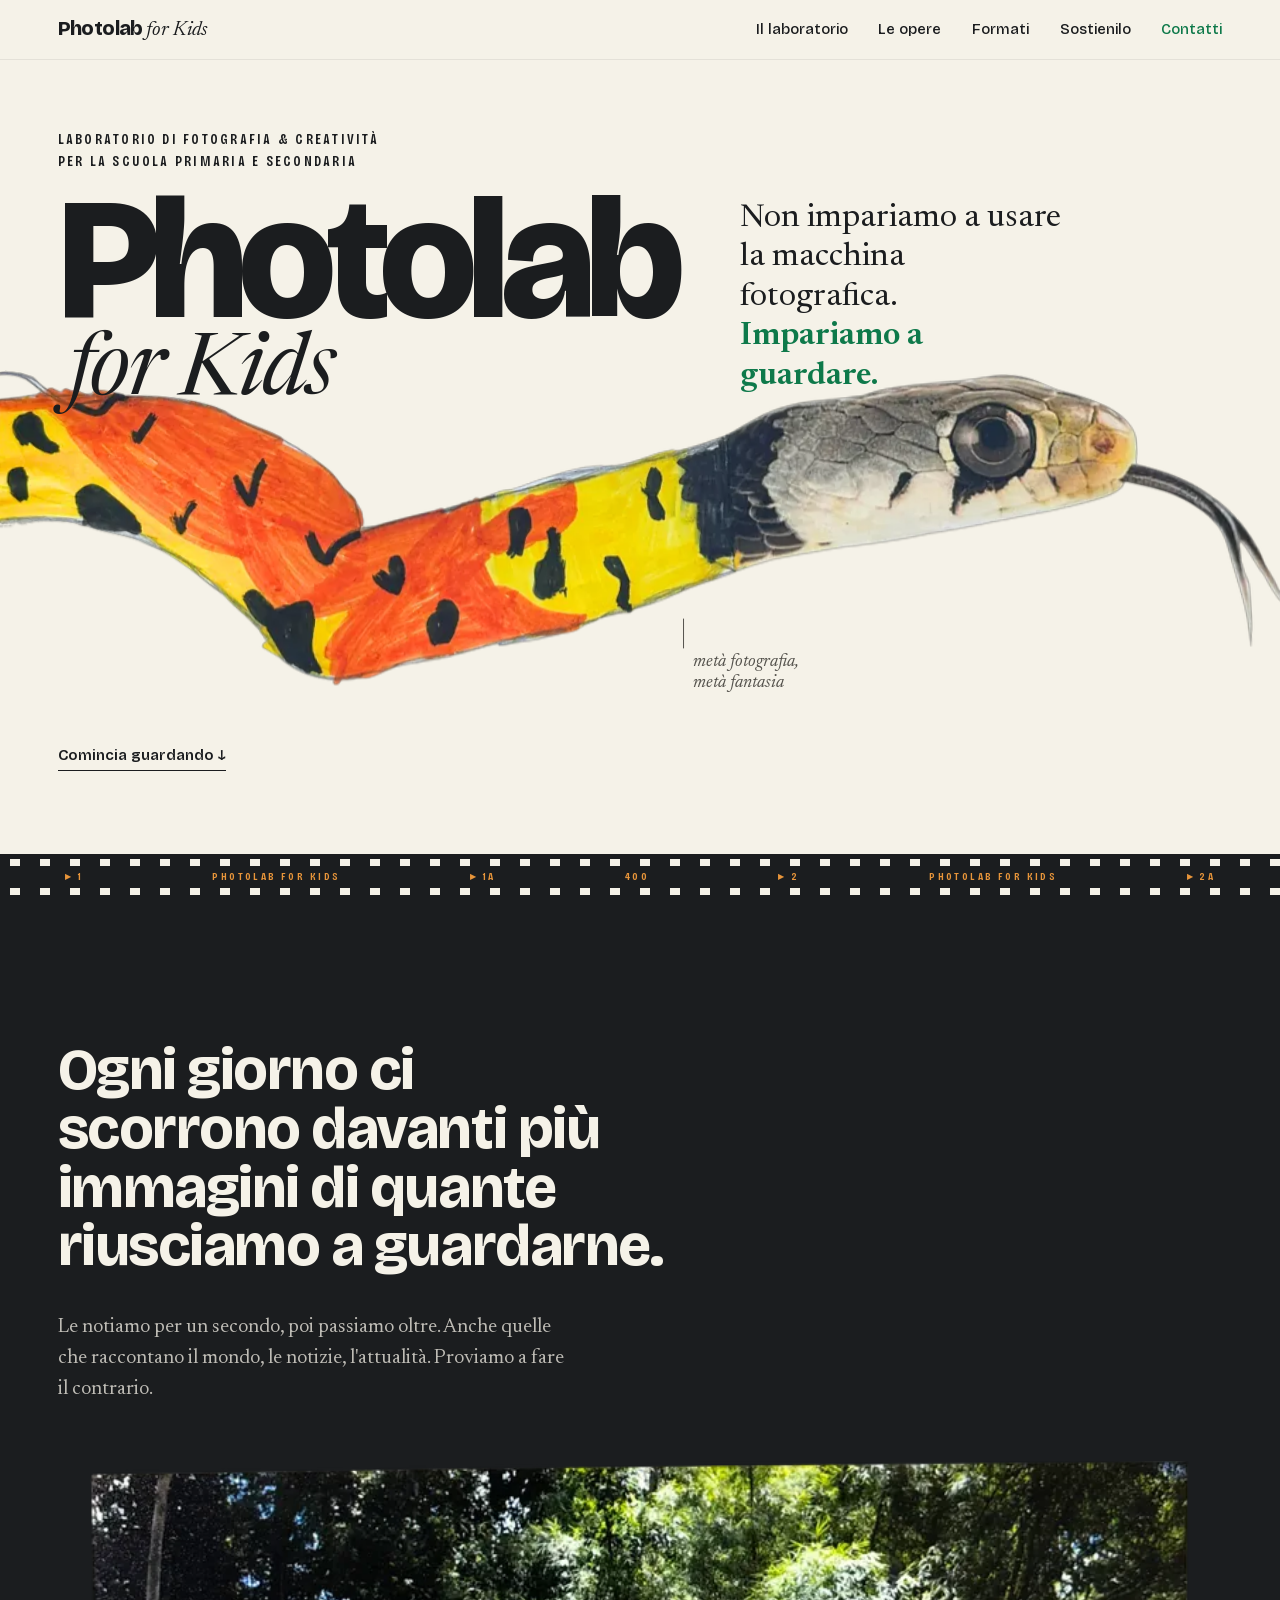
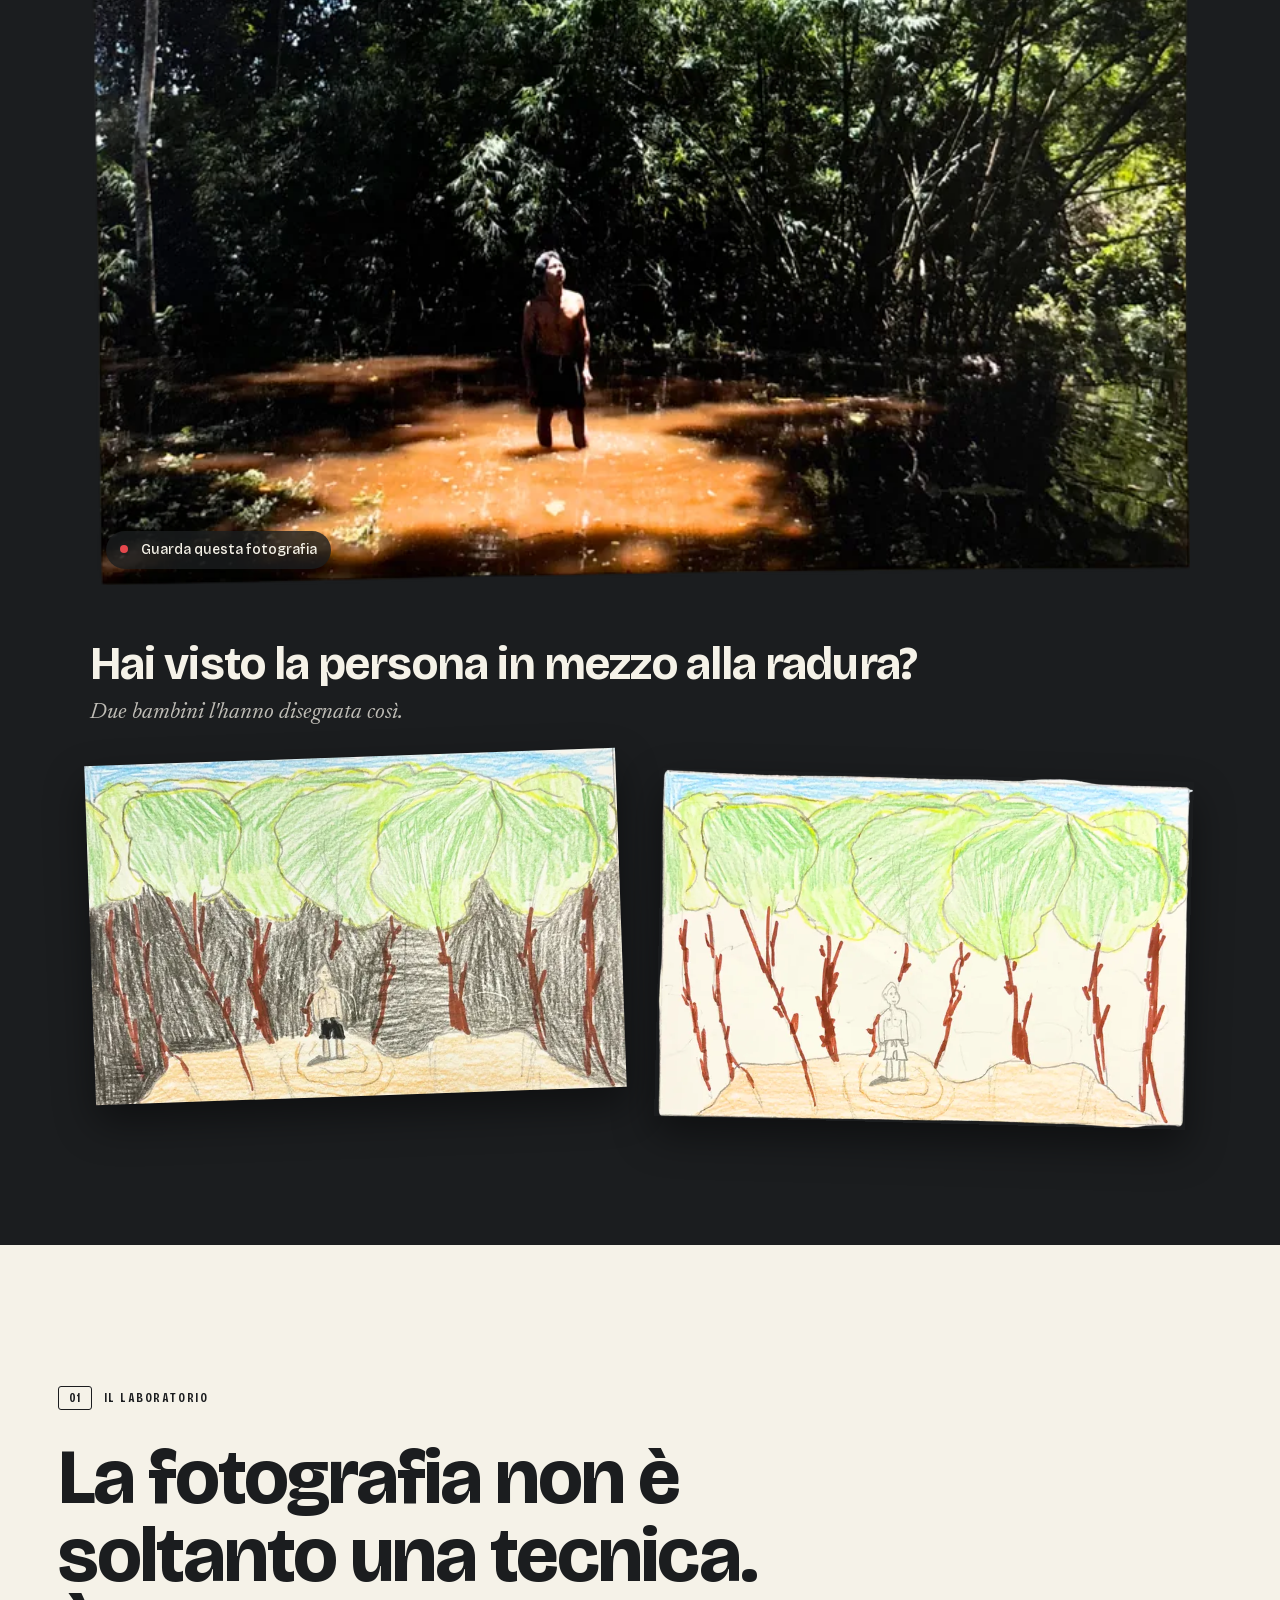
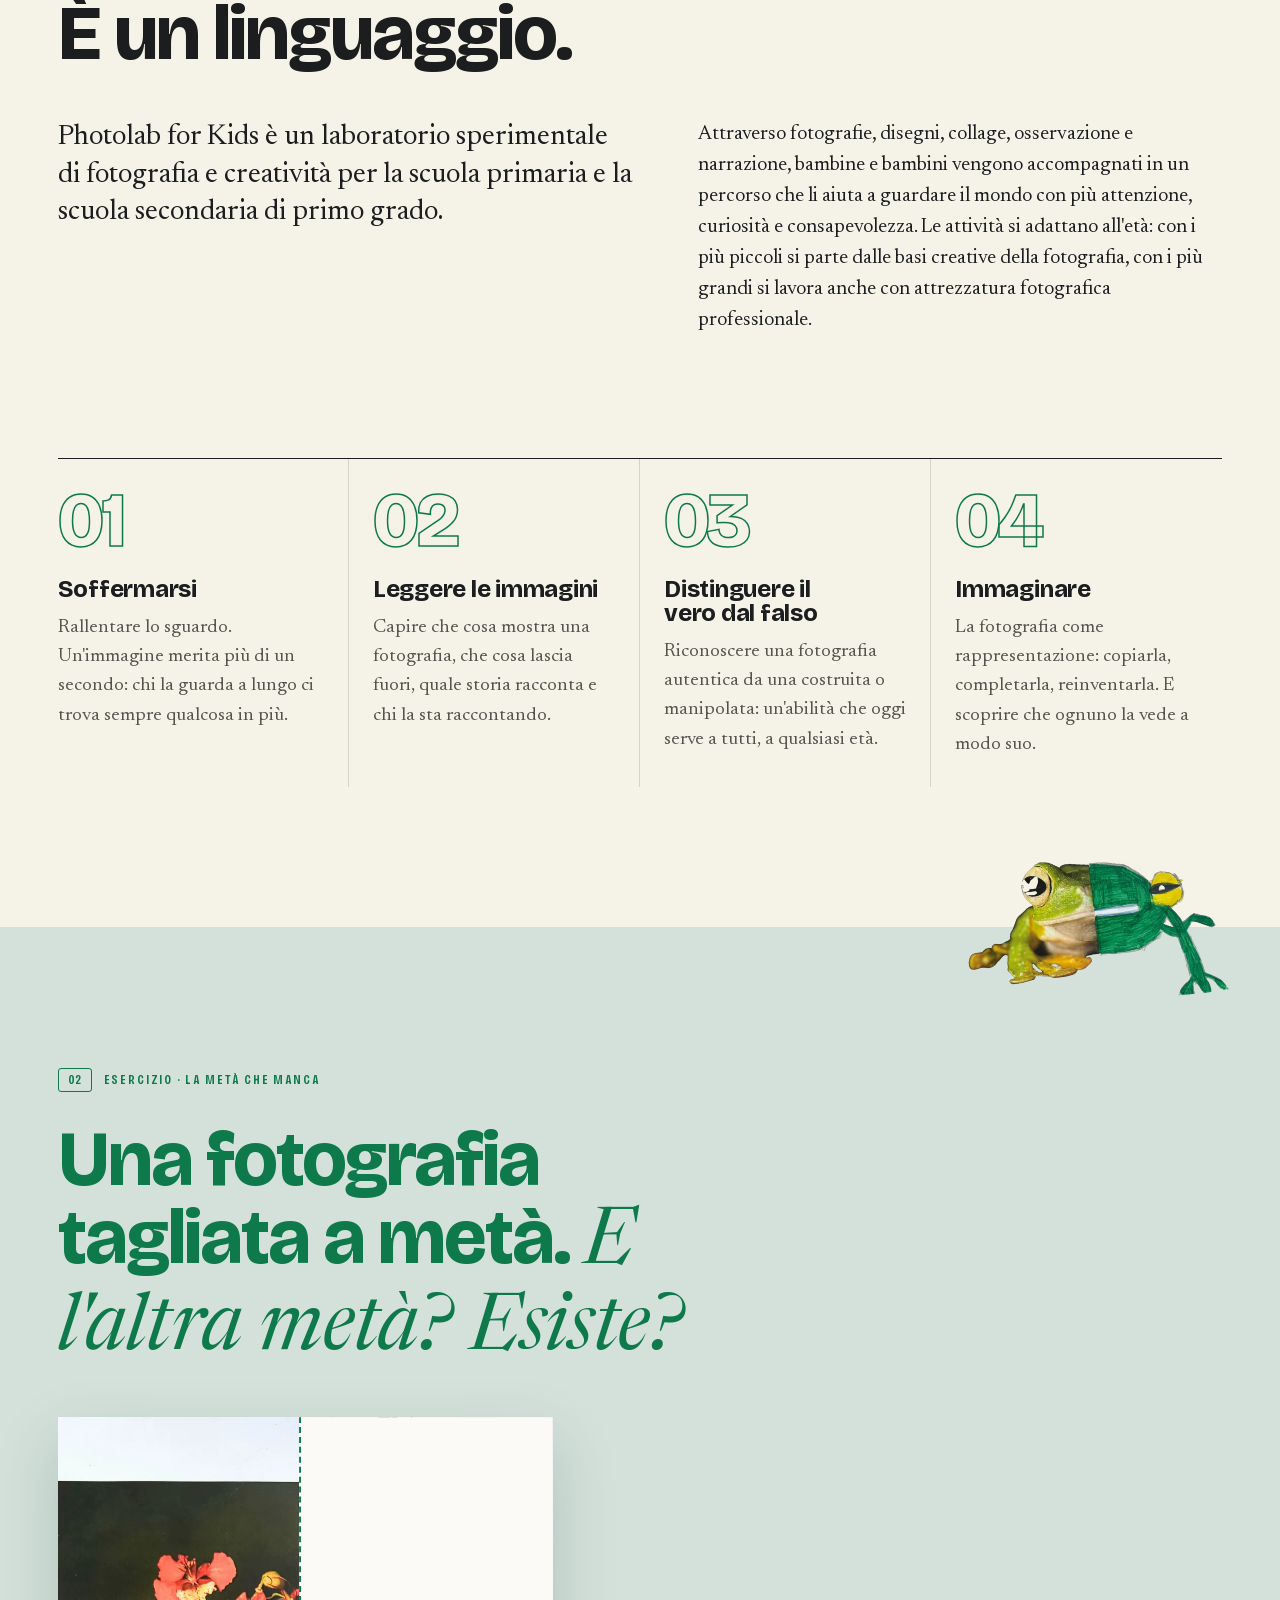
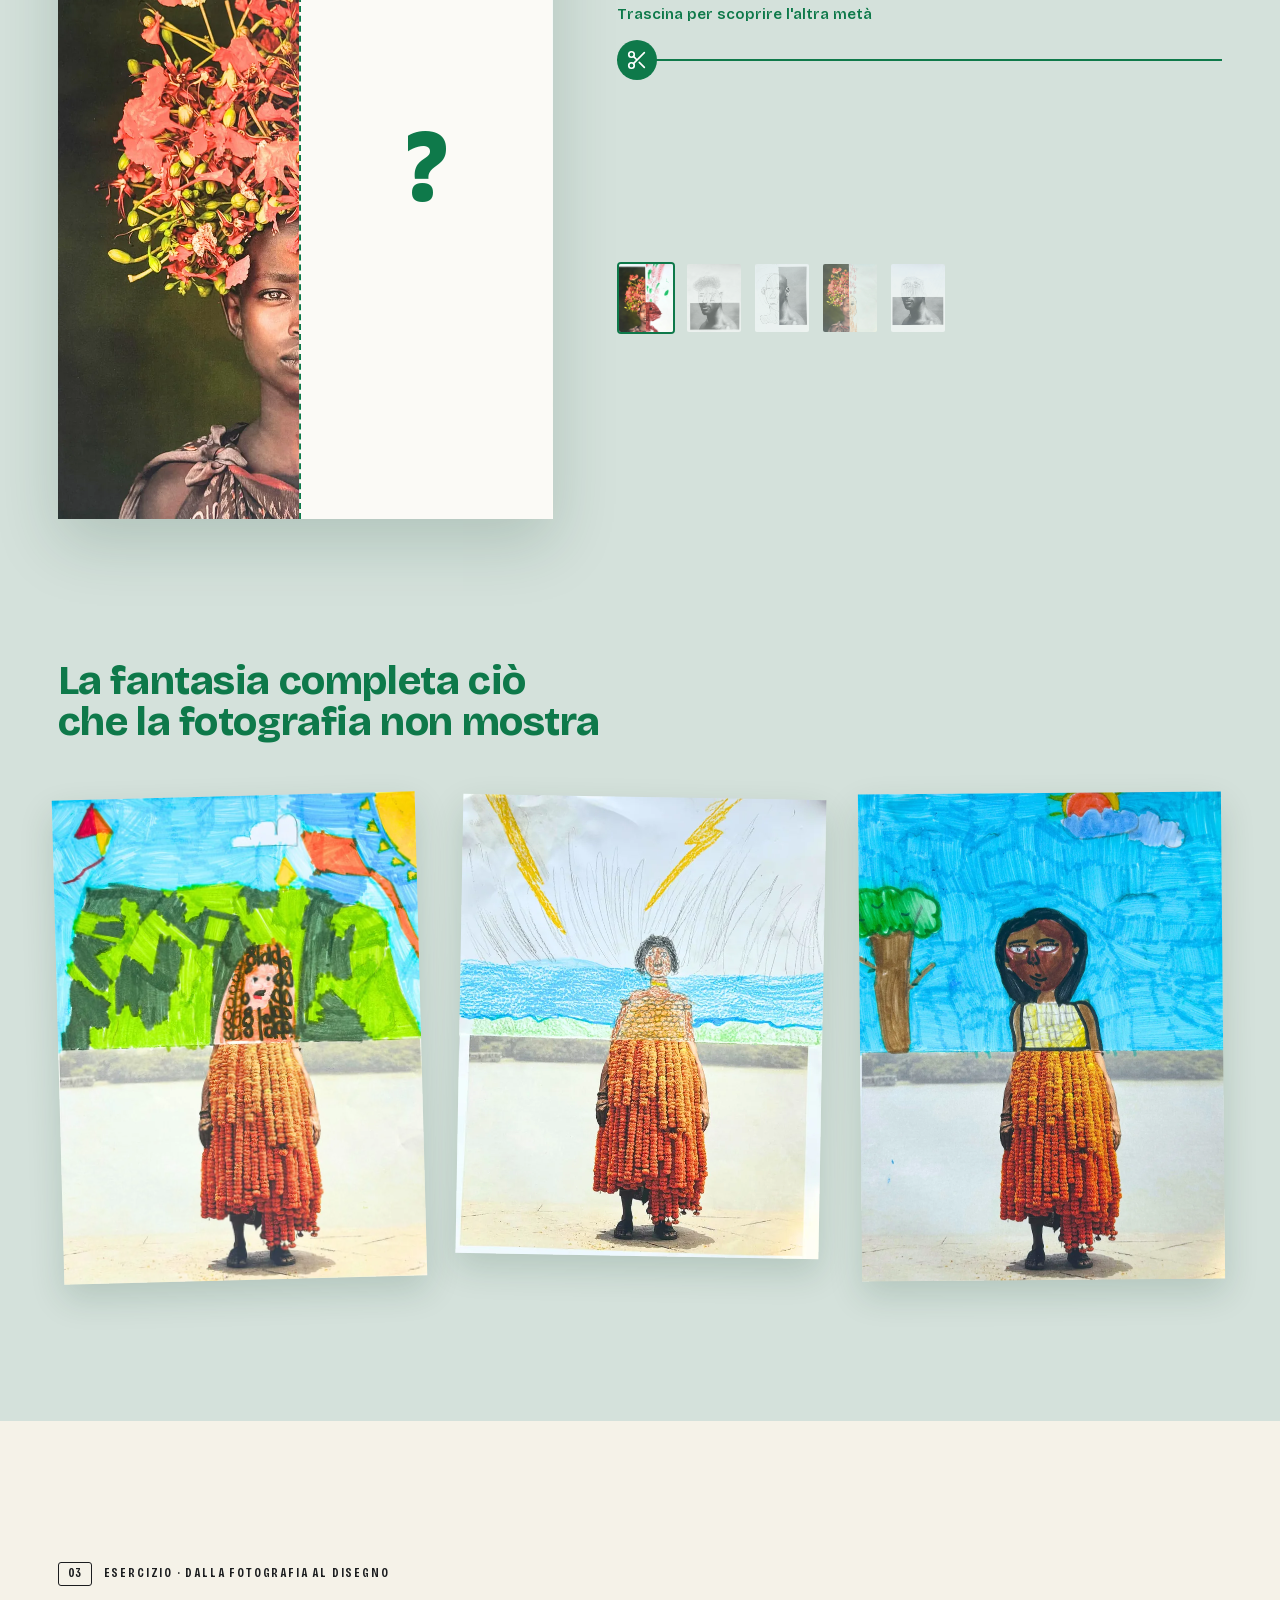
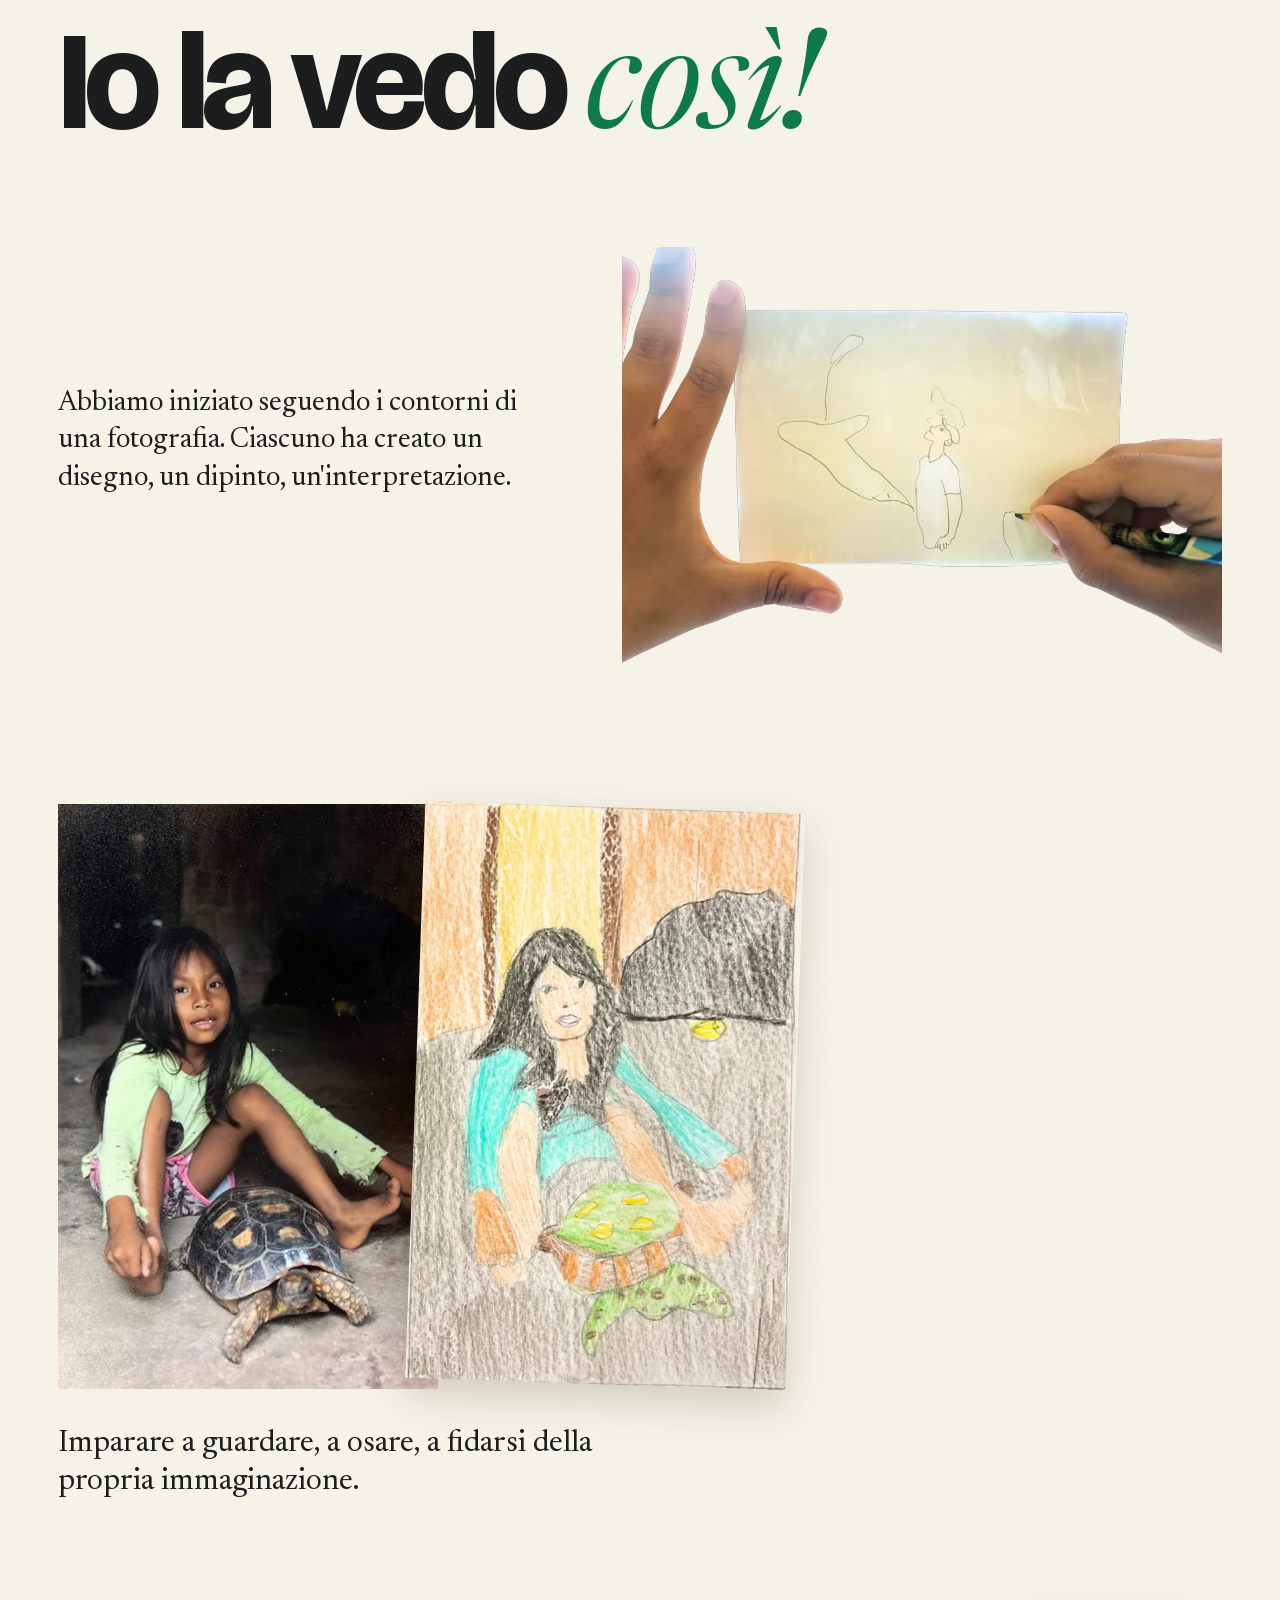
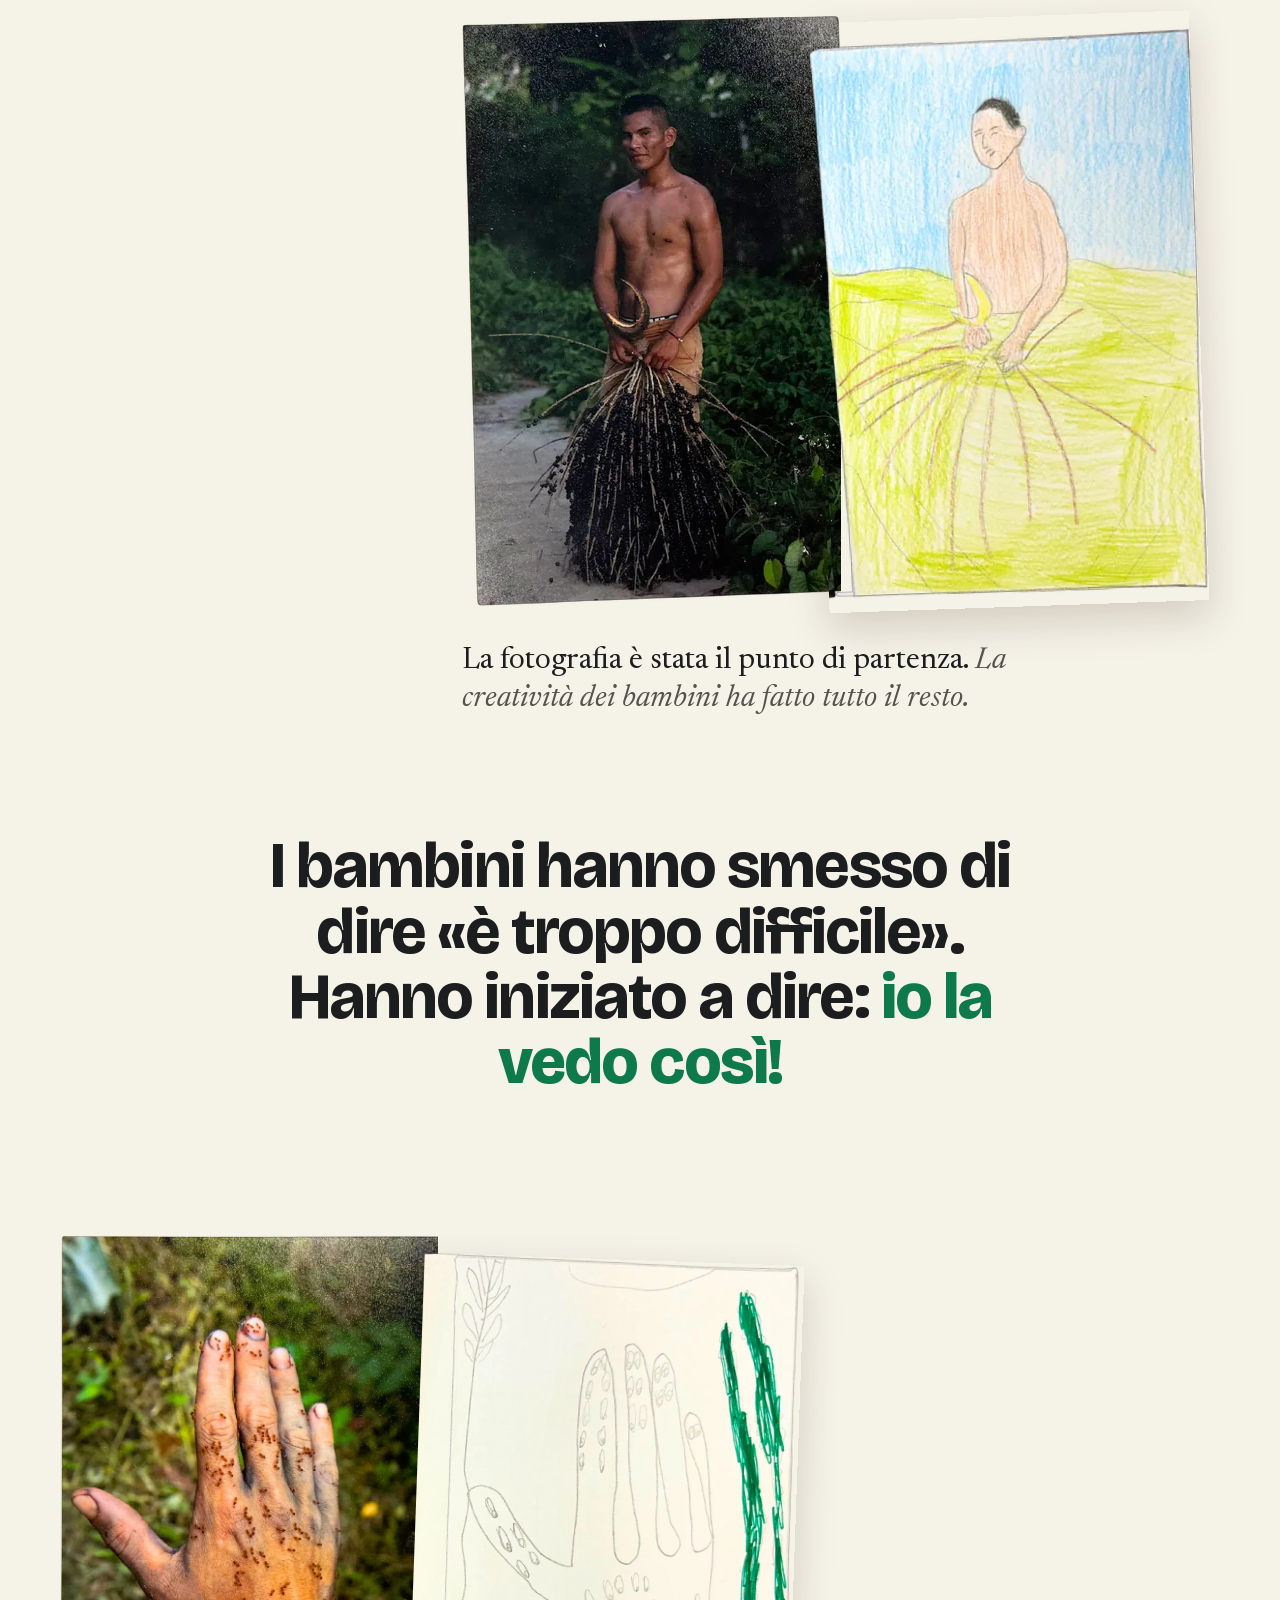
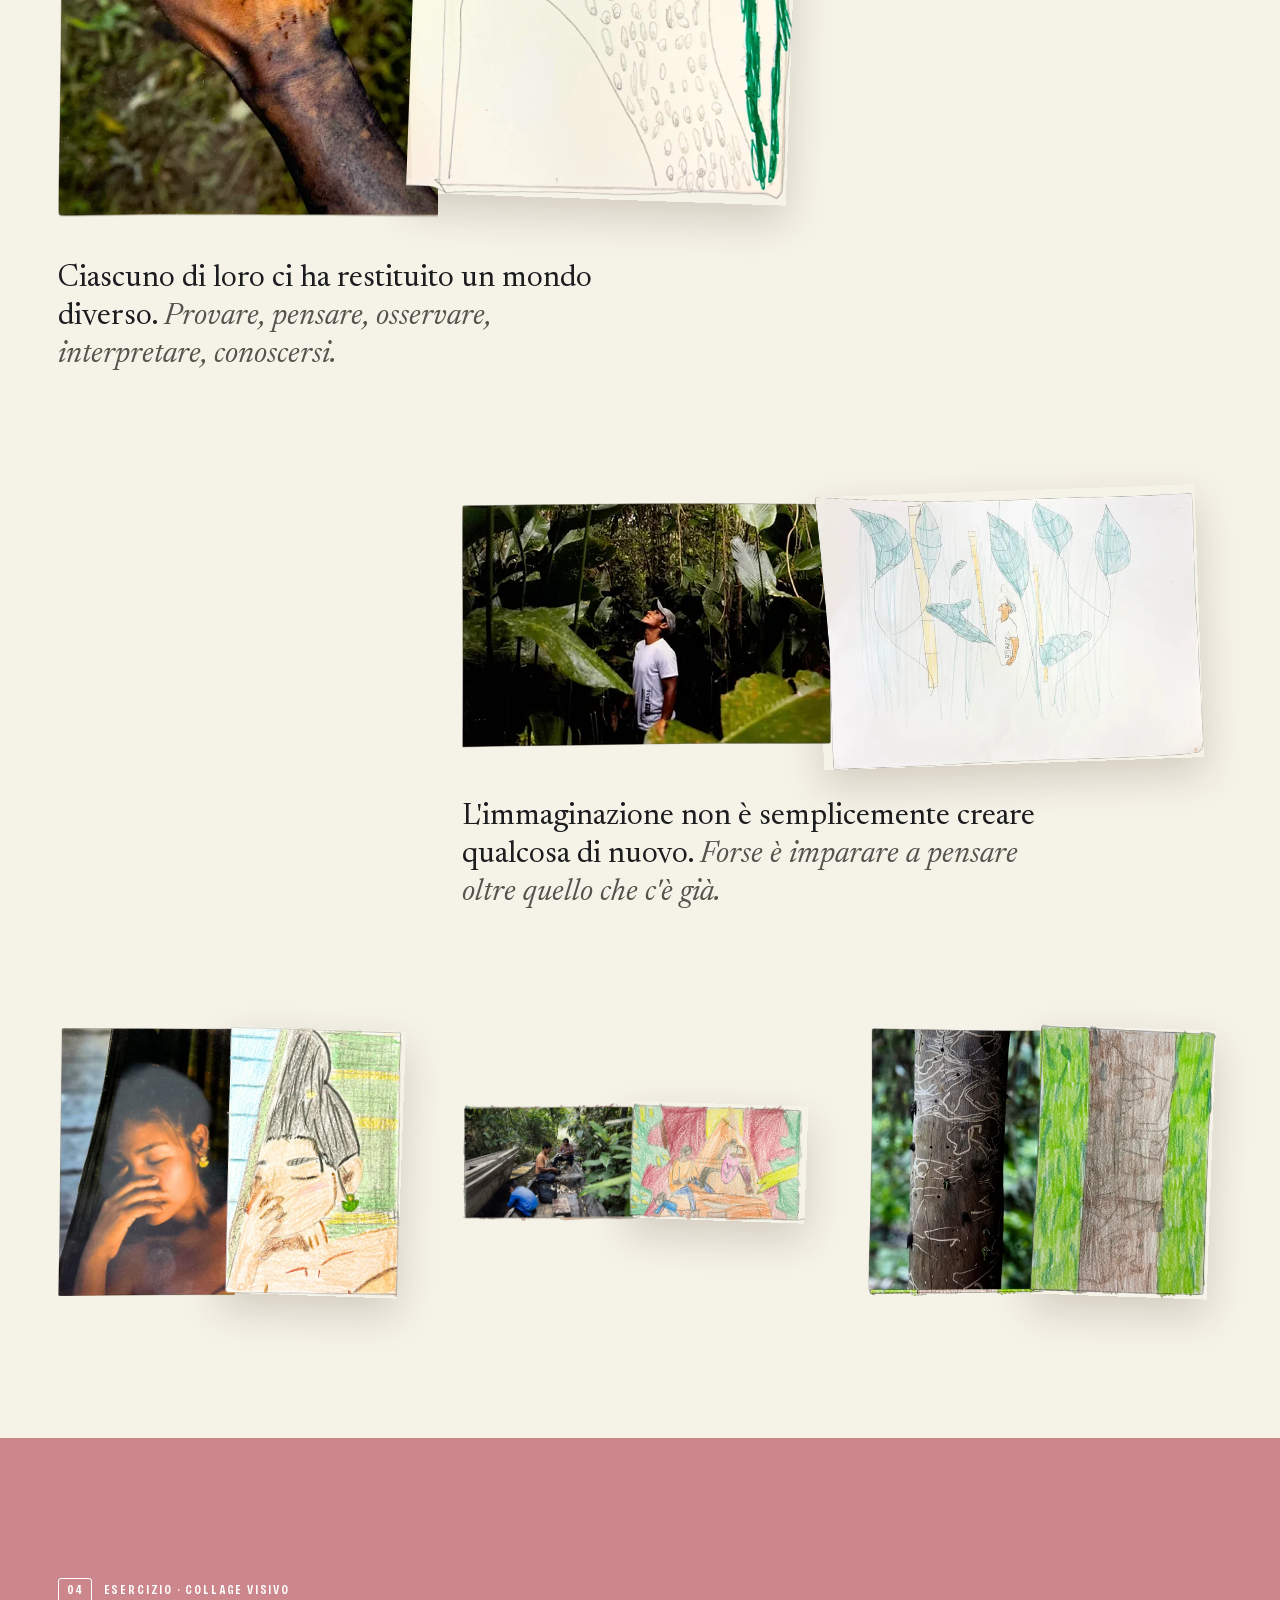
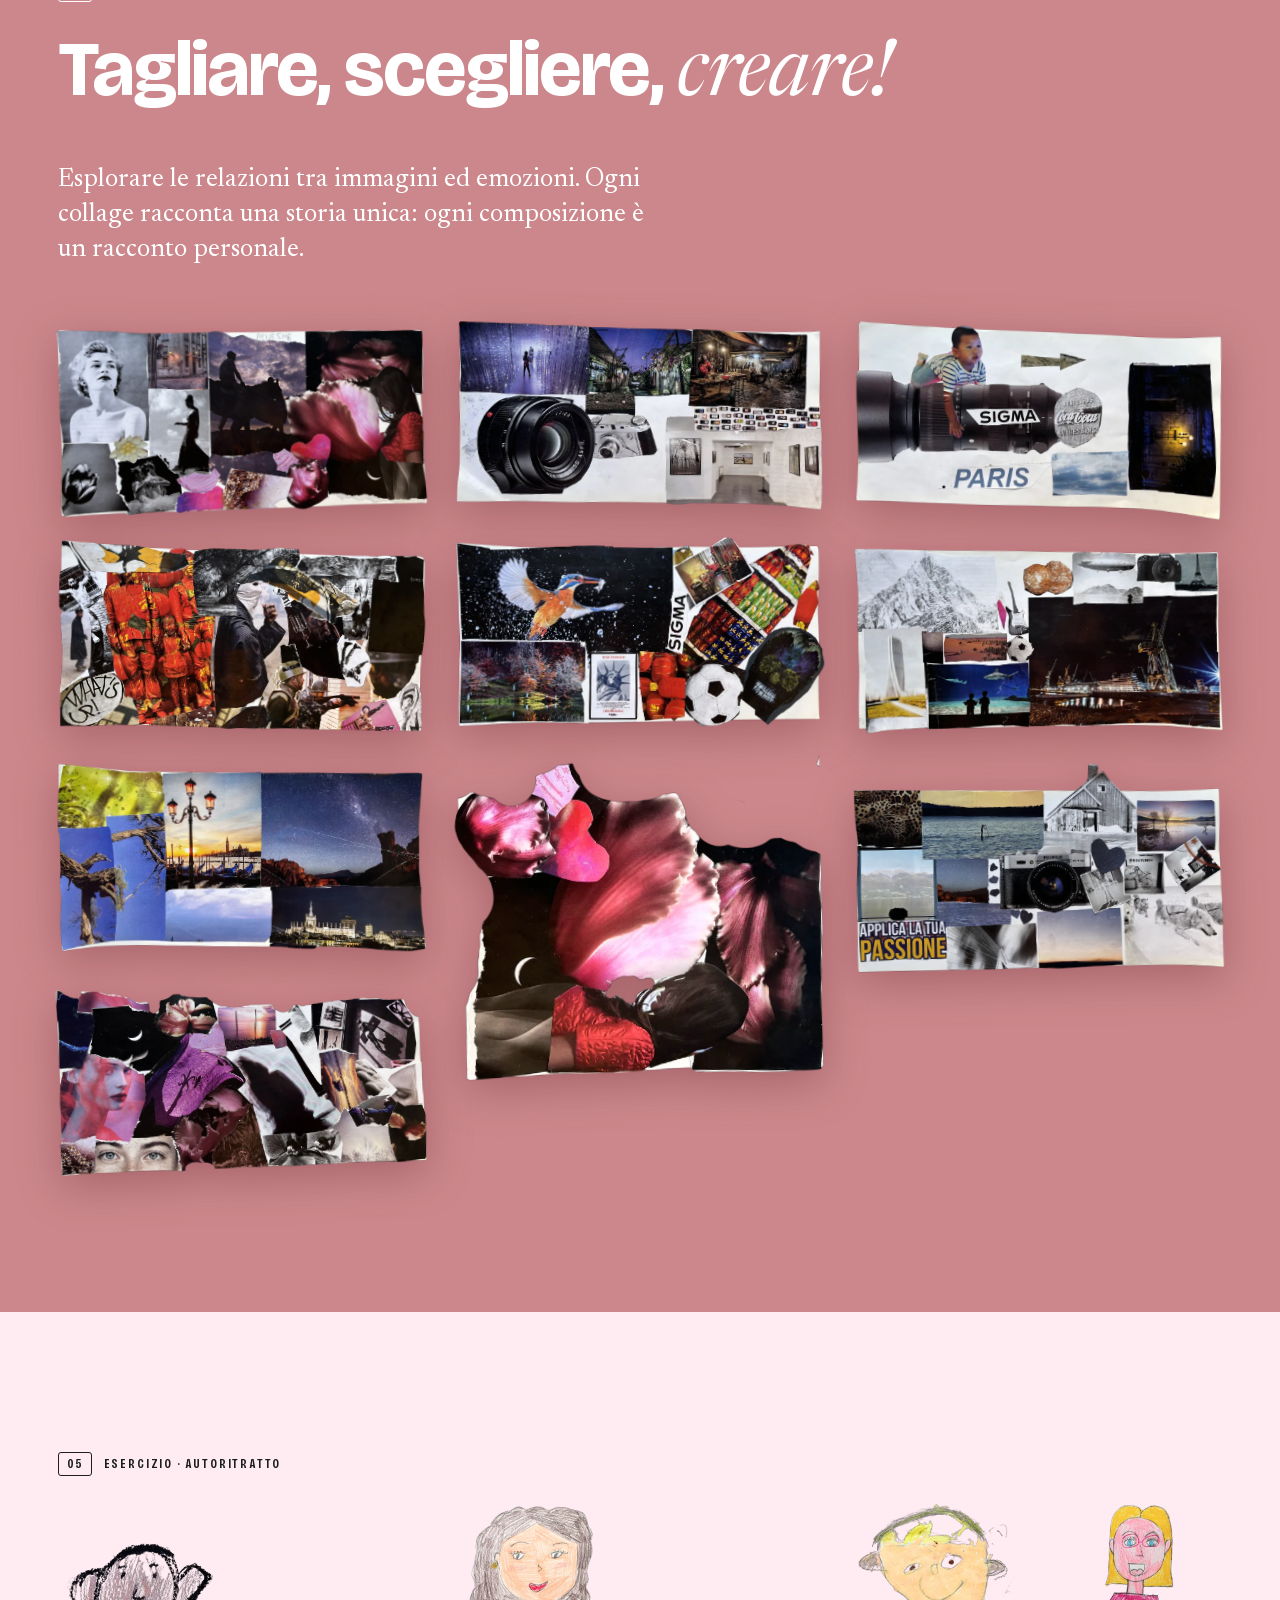
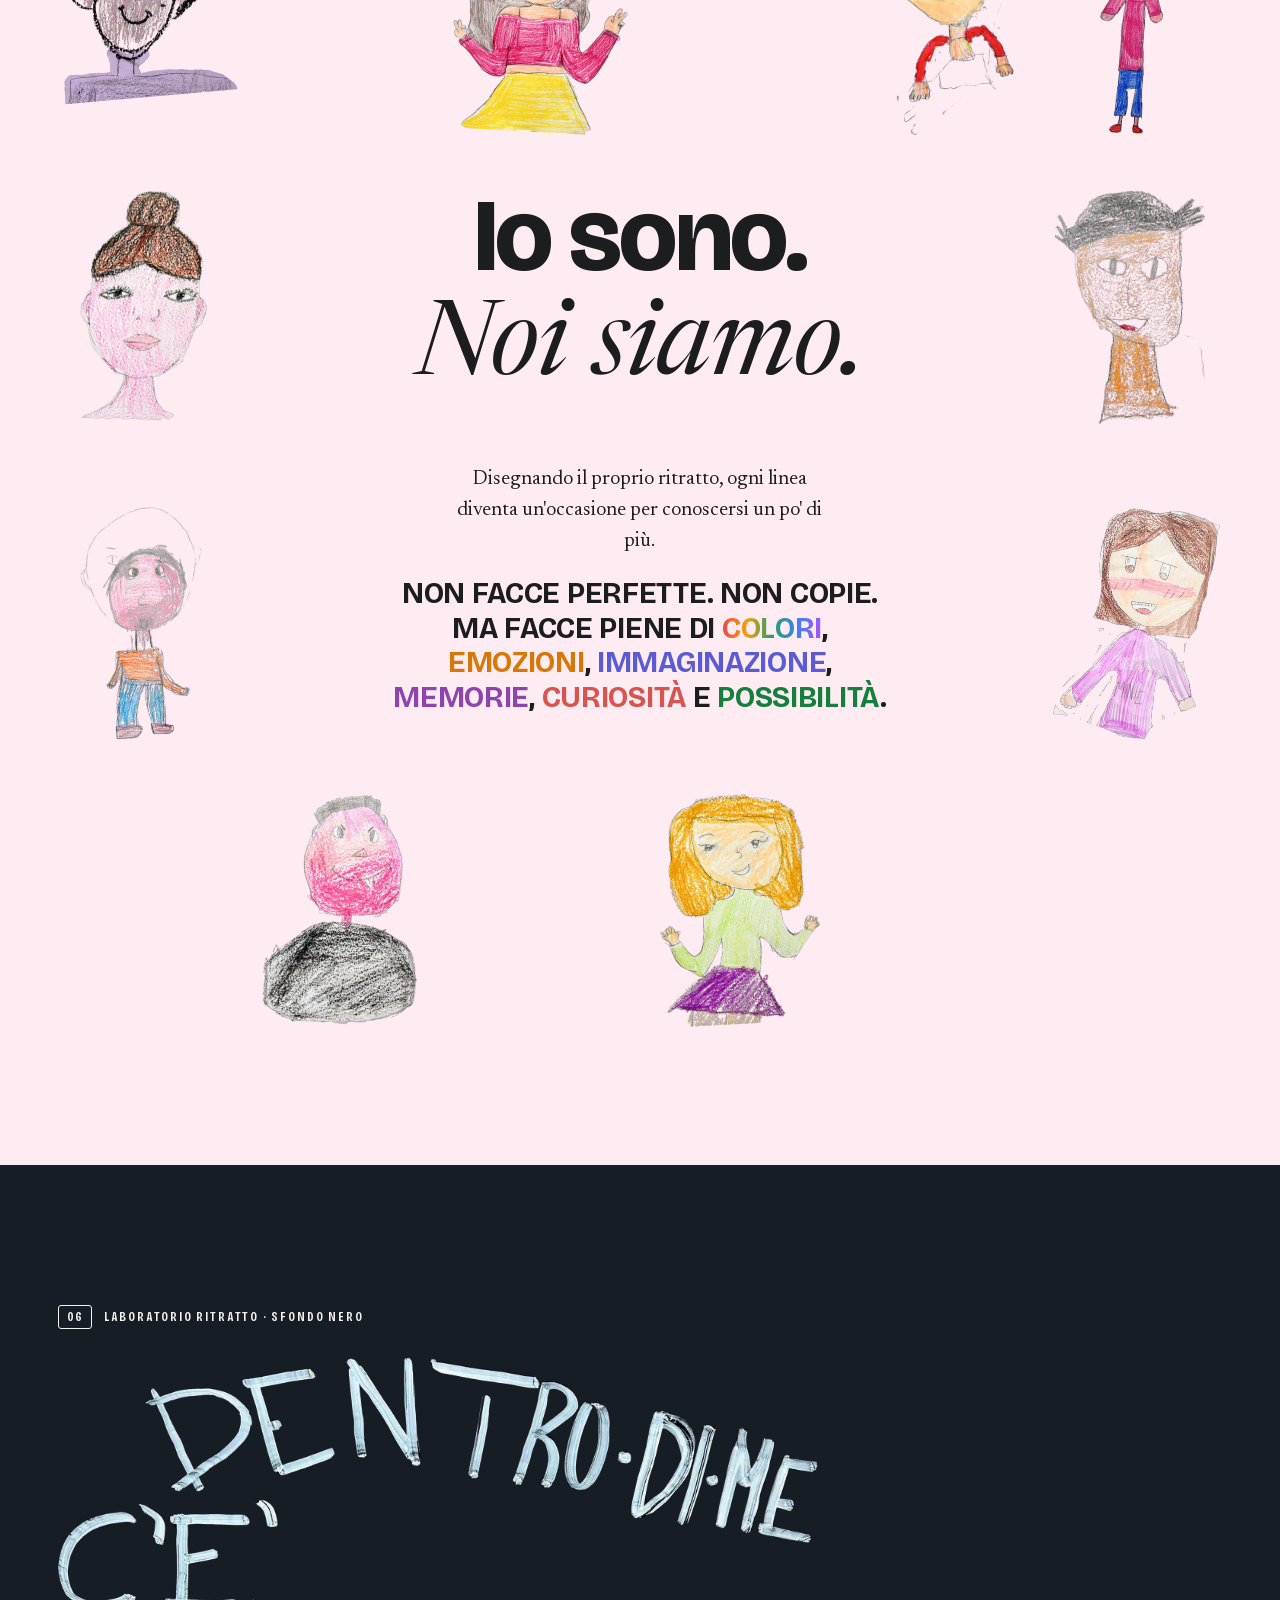
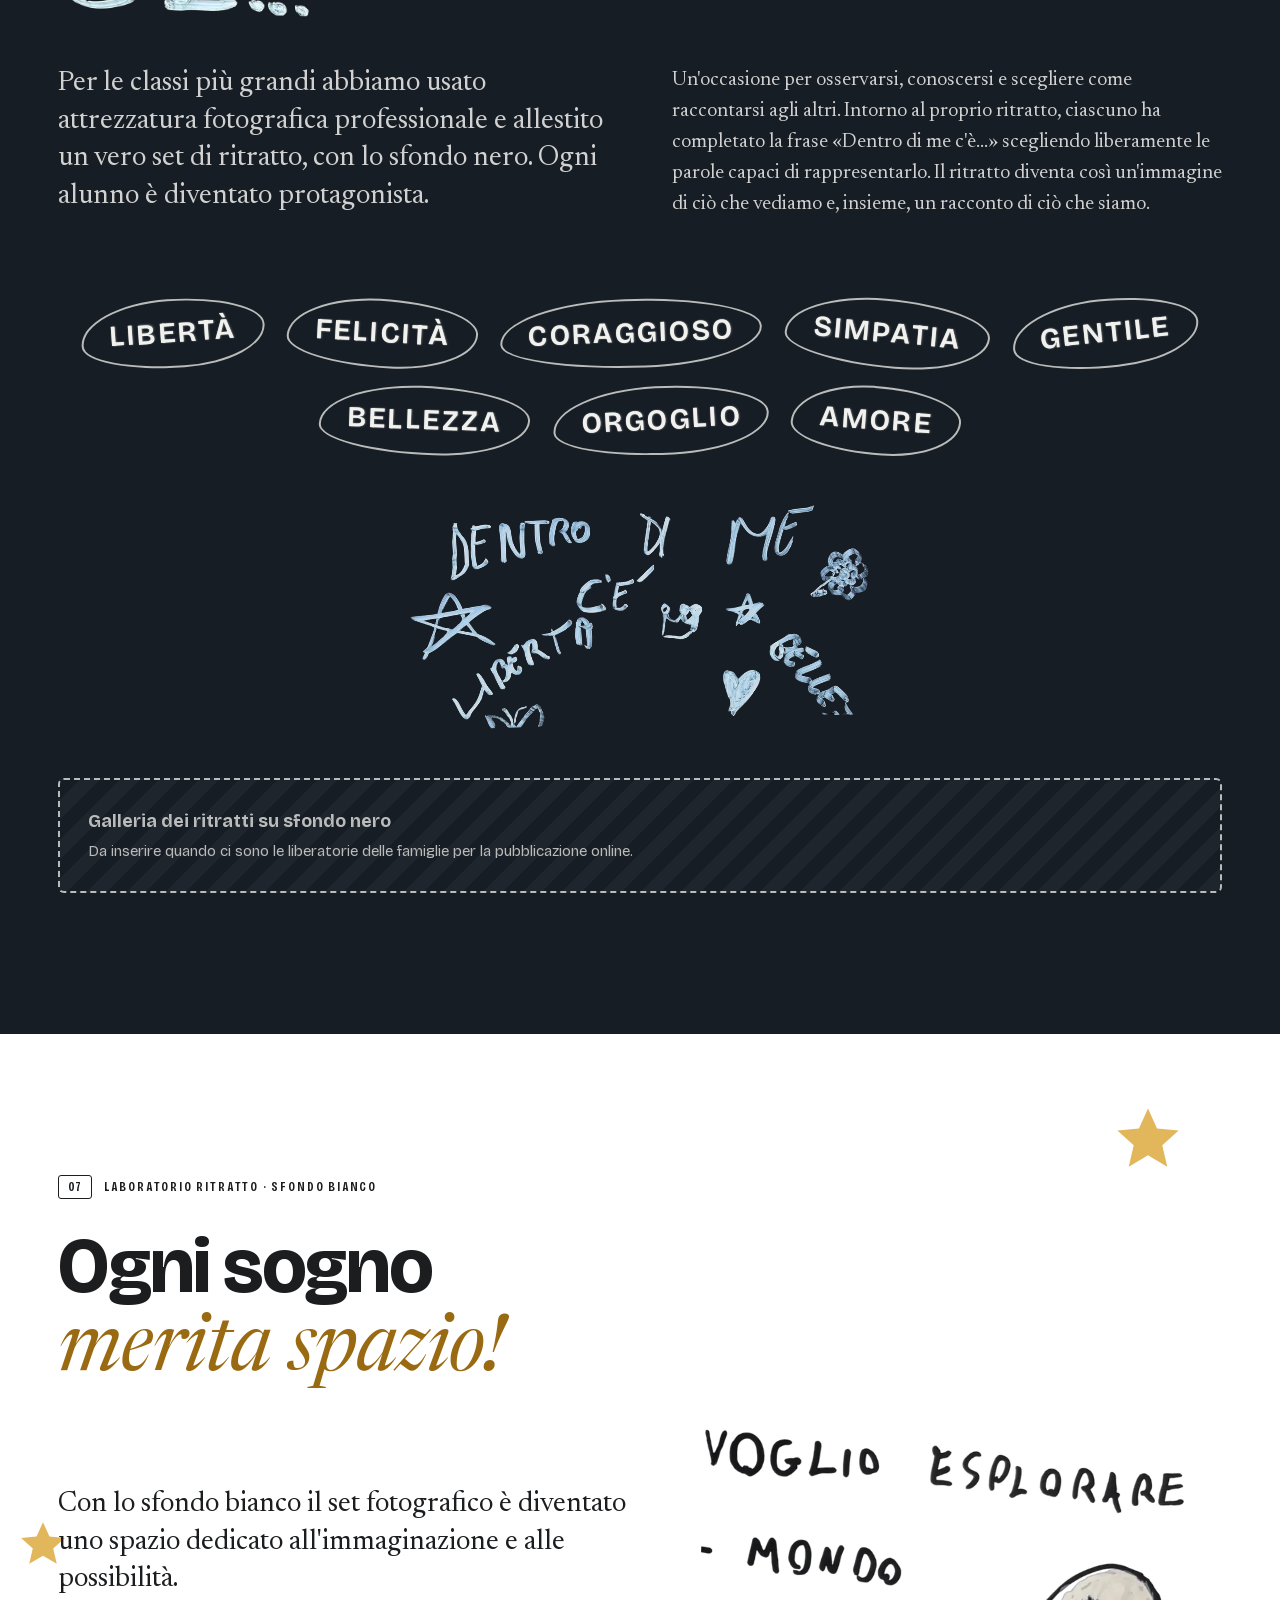
==== docs/index.html @ fefdb293 "Scheletro del sito di Photolab for Kids Sito statico in docs/ con il concept «L'altra metà»: coperti" ====
<!doctype html>
<html lang="it">
<head>
  <meta charset="utf-8">
  <meta name="viewport" content="width=device-width, initial-scale=1">
  <title>Photolab for Kids — laboratorio di fotografia e creatività per le scuole</title>
  <meta name="description" content="Un laboratorio sperimentale di fotografia per la scuola primaria e secondaria di primo grado: non per imparare a usare la macchina fotografica, ma per imparare a guardare e a leggere le immagini. Ideato da Vittoria Lorenzetti.">
  <!-- Anteprima: togliere noindex e robots.txt al passaggio sul dominio definitivo -->
  <meta name="robots" content="noindex, nofollow">
  <meta name="theme-color" content="#f5f2e8">
  <meta property="og:title" content="Photolab for Kids">
  <meta property="og:description" content="Laboratorio di fotografia e creatività per le scuole. Imparare a guardare, una fotografia alla volta.">
  <meta property="og:type" content="website">
  <meta property="og:locale" content="it_IT">
  <link rel="icon" href="assets/img/favicon.svg" type="image/svg+xml">
  <link rel="preload" href="assets/fonts/bricolage-grotesque.woff2" as="font" type="font/woff2" crossorigin>
  <link rel="preload" href="assets/fonts/newsreader.woff2" as="font" type="font/woff2" crossorigin>
  <link rel="stylesheet" href="assets/css/stile.css">
  <script src="assets/js/sito.js" defer></script>
</head>
<body>
  <a class="salta" href="#contenuto">Vai al contenuto</a>

  <header class="testata">
    <a class="marchio" href="#inizio" aria-label="Photolab for Kids, torna all'inizio">Photolab <em>for Kids</em></a>
    <nav class="menu" aria-label="Sezioni">
      <a href="#laboratorio">Il laboratorio</a>
      <a href="#opere">Le opere</a>
      <a href="#formati">Formati</a>
      <a href="#sostieni">Sostienilo</a>
      <a class="menu__contatti" href="#contatti">Contatti</a>
    </nav>
  </header>

  <main id="contenuto">

    <!-- COPERTINA — come la copertina del libro: titolo e serpente metà foto, metà disegno -->
    <section class="copertina" id="inizio" aria-labelledby="titolo">
      <p class="occhiello">Laboratorio di fotografia &amp; creatività<br>per la scuola primaria e secondaria</p>
      <div class="copertina__testa">
        <h1 class="copertina__titolo" id="titolo">Photolab <em>for Kids</em></h1>
        <p class="copertina__frase">Non impariamo a usare la macchina fotografica. <strong>Impariamo a guardare.</strong></p>
      </div>
      <figure class="copertina__serpente">
        <img src="assets/img/serpente.webp" width="1069" height="280" alt="Un serpente: la testa è una fotografia, il corpo è stato disegnato e colorato da un bambino.">
        <figcaption class="nota nota--serpente">metà fotografia,<br>metà fantasia</figcaption>
      </figure>
      <a class="copertina__giu" href="#guarda">Comincia guardando <span aria-hidden="true">↓</span></a>
      <p class="pellicola" aria-hidden="true"><span>▸ 1</span><span>PHOTOLAB FOR KIDS</span><span>▸ 1A</span><span>400</span><span>▸ 2</span><span>PHOTOLAB FOR KIDS</span><span>▸ 2A</span></p>
    </section>

    <!-- GUARDA — l'esperienza del sito è il laboratorio: fermarsi davanti a una foto -->
    <section class="guarda" id="guarda" aria-labelledby="guarda-titolo">
      <div class="guarda__testo">
        <h2 id="guarda-titolo">Ogni giorno ci scorrono davanti più immagini di quante riusciamo a guardarne.</h2>
        <p>Le notiamo per un secondo, poi passiamo oltre. Anche quelle che raccontano il mondo, le notizie, l'attualità. Proviamo a fare il contrario.</p>
      </div>
      <figure class="guarda__foto" data-sguardo>
        <img src="assets/img/sentiero-foto.webp" width="779" height="513" loading="lazy" alt="Una foresta fitta; in fondo a una radura di terra rossa, piccola, c'è una persona in piedi.">
        <figcaption class="guarda__contatore">
          <span data-sguardo-testo>Guarda questa fotografia</span>
        </figcaption>
      </figure>
      <div class="guarda__domanda" data-sguardo-domanda>
        <p>Hai visto la persona in mezzo alla radura?</p>
        <p class="guarda__piccolo">Due bambini l'hanno disegnata così.</p>
      </div>
      <div class="guarda__disegni" data-sguardo-disegni>
        <img src="assets/img/sentiero-disegno-a.webp" width="677" height="433" loading="lazy" alt="Disegno a matite colorate della radura: tronchi rossi, chiome verdi e la persona al centro.">
        <img src="assets/img/sentiero-disegno-b.webp" width="786" height="515" loading="lazy" alt="Un secondo disegno della stessa fotografia, con tronchi sottili e la persona sul sentiero.">
      </div>
    </section>

    <!-- IL LABORATORIO -->
    <section class="laboratorio" id="laboratorio" aria-labelledby="lab-titolo">
      <p class="etichetta"><span>01</span> Il laboratorio</p>
      <h2 id="lab-titolo">La fotografia non è soltanto una tecnica. È un linguaggio.</h2>
      <div class="laboratorio__intro">
        <p class="grande">Photolab for Kids è un laboratorio sperimentale di fotografia e creatività per la scuola primaria e la scuola secondaria di primo grado.</p>
        <p>Attraverso fotografie, disegni, collage, osservazione e narrazione, bambine e bambini vengono accompagnati in un percorso che li aiuta a guardare il mondo con più attenzione, curiosità e consapevolezza. Le attività si adattano all'età: con i più piccoli si parte dalle basi creative della fotografia, con i più grandi si lavora anche con attrezzatura fotografica professionale.</p>
      </div>
      <ol class="obiettivi">
        <li>
          <span class="obiettivi__n" aria-hidden="true">01</span>
          <h3>Soffermarsi</h3>
          <p>Rallentare lo sguardo. Un'immagine merita più di un secondo: chi la guarda a lungo ci trova sempre qualcosa in più.</p>
        </li>
        <li>
          <span class="obiettivi__n" aria-hidden="true">02</span>
          <h3>Leggere le immagini</h3>
          <p>Capire che cosa mostra una fotografia, che cosa lascia fuori, quale storia racconta e chi la sta raccontando.</p>
        </li>
        <li>
          <span class="obiettivi__n" aria-hidden="true">03</span>
          <h3>Distinguere il vero dal falso</h3>
          <p>Riconoscere una fotografia autentica da una costruita o manipolata: un'abilità che oggi serve a tutti, a qualsiasi età.</p>
        </li>
        <li>
          <span class="obiettivi__n" aria-hidden="true">04</span>
          <h3>Immaginare</h3>
          <p>La fotografia come rappresentazione: copiarla, completarla, reinventarla. E scoprire che ognuno la vede a modo suo.</p>
        </li>
      </ol>
    </section>

    <!-- LE OPERE — i capitoli hanno i colori del libro del laboratorio -->
    <div id="opere">

      <!-- La metà che manca (salvia) -->
      <section class="capitolo capitolo--salvia" id="meta" aria-labelledby="meta-titolo">
        <img class="capitolo__rana" src="assets/img/rana.webp" width="920" height="528" loading="lazy" alt="">
        <p class="etichetta"><span>02</span> Esercizio · La metà che manca</p>
        <h2 id="meta-titolo">Una fotografia tagliata a metà. <em>E l'altra metà? Esiste?</em></h2>

        <div class="meta">
          <figure class="meta__opera" data-meta data-lato="destra" style="--taglio: 48.8%">
            <img data-meta-img src="assets/img/meta-fiori-1.webp" width="987" height="1400" alt="Metà sinistra: fotografia di una ragazza con una corona di fiori rossi. Metà destra: la stessa figura completata a pennarello da un bambino.">
            <div class="meta__velo" aria-hidden="true"><span>?</span></div>
          </figure>
          <div class="meta__comandi">
            <label class="meta__etichetta" for="meta-cursore">Trascina per scoprire l'altra metà</label>
            <input class="meta__cursore" id="meta-cursore" type="range" min="0" max="100" value="0" data-meta-cursore>
            <p class="meta__risposta" data-meta-risposta>Esiste. <em>Nella fantasia dei bambini.</em></p>
            <div class="meta__scelta" role="group" aria-label="Scegli un'altra opera">
              <button type="button" aria-pressed="true" data-src="assets/img/meta-fiori-1.webp" data-w="987" data-h="1400" data-lato="destra" data-taglio="48.8" data-alt="Metà sinistra: fotografia di una ragazza con una corona di fiori rossi. Metà destra: la stessa figura completata a pennarello da un bambino."><img src="assets/img/meta-fiori-1.webp" alt="" loading="lazy"><span class="sr">Opera 1</span></button>
              <button type="button" aria-pressed="false" data-src="assets/img/meta-uomo-1.webp" data-w="857" data-h="1143" data-lato="sopra" data-taglio="56.6" data-alt="In basso, la fotografia in bianco e nero del volto di un uomo; in alto, il resto della testa disegnato a matita, con capelli ricci."><img src="assets/img/meta-uomo-1.webp" alt="" loading="lazy"><span class="sr">Opera 2</span></button>
              <button type="button" aria-pressed="false" data-src="assets/img/meta-volto.webp" data-w="857" data-h="1040" data-lato="sinistra" data-taglio="45.7" data-alt="A destra, metà di un volto fotografato in bianco e nero; a sinistra, l'altra metà disegnata a matita."><img src="assets/img/meta-volto.webp" alt="" loading="lazy"><span class="sr">Opera 3</span></button>
              <button type="button" aria-pressed="false" data-src="assets/img/meta-fiori-2.webp" data-w="1157" data-h="1400" data-lato="destra" data-taglio="48.7" data-alt="La ragazza con la corona di fiori, completata a destra con un disegno a matita leggero."><img src="assets/img/meta-fiori-2.webp" alt="" loading="lazy"><span class="sr">Opera 4</span></button>
              <button type="button" aria-pressed="false" data-src="assets/img/meta-uomo-2.webp" data-w="827" data-h="1117" data-lato="sopra" data-taglio="49.3" data-alt="Il volto fotografato in basso e, sopra, occhi e fronte disegnati a matita."><img src="assets/img/meta-uomo-2.webp" alt="" loading="lazy"><span class="sr">Opera 5</span></button>
            </div>
          </div>
        </div>

        <div class="trittico">
          <h3>La fantasia completa ciò che la fotografia non mostra</h3>
          <img src="assets/img/gonna-1.webp" width="736" height="983" loading="lazy" alt="Fotografia di una donna con una gonna di frange arancioni; intorno, un bambino ha disegnato un prato verde, il cielo e gli aquiloni.">
          <img src="assets/img/gonna-2.webp" width="695" height="879" loading="lazy" alt="La stessa fotografia, con un mare azzurro e due fulmini gialli disegnati intorno.">
          <img src="assets/img/gonna-3.webp" width="1043" height="1400" loading="lazy" alt="La stessa figura, completata con un volto, una maglia a quadri e un albero, su un cielo dipinto a tempera.">
        </div>
      </section>

      <!-- Io la vedo così (carta) -->
      <section class="capitolo capitolo--carta" id="io-la-vedo-cosi" aria-labelledby="vedo-titolo">
        <p class="etichetta"><span>03</span> Esercizio · Dalla fotografia al disegno</p>
        <h2 id="vedo-titolo" class="vedo__titolo">Io la vedo <em>così!</em></h2>
        <div class="vedo__apertura">
          <p class="grande">Abbiamo iniziato seguendo i contorni di una fotografia. Ciascuno ha creato un disegno, un dipinto, un'interpretazione.</p>
          <img src="assets/img/ricalco.webp" width="1096" height="760" loading="lazy" alt="Due mani: una tiene un foglio trasparente sopra una fotografia, l'altra ne ricalca i contorni a matita.">
        </div>

        <figure class="dittico">
          <img src="assets/img/tartaruga-foto.webp" width="435" height="670" loading="lazy" alt="Fotografia: una bambina seduta per terra accanto a una tartaruga.">
          <img src="assets/img/tartaruga-disegno.webp" width="445" height="676" loading="lazy" alt="Il disegno a matite colorate della stessa scena.">
          <figcaption>Imparare a guardare, a osare, a fidarsi della propria immaginazione.</figcaption>
        </figure>

        <figure class="dittico dittico--inverso">
          <img src="assets/img/uomo-foto.webp" width="379" height="590" loading="lazy" alt="Fotografia: un uomo in mezzo alla vegetazione regge un grande grappolo di frutti scuri.">
          <img src="assets/img/uomo-disegno.webp" width="380" height="590" loading="lazy" alt="Il disegno: l'uomo davanti a un cielo azzurro, con il grappolo che diventa una gonna di linee.">
          <figcaption>La fotografia è stata il punto di partenza. <em>La creatività dei bambini ha fatto tutto il resto.</em></figcaption>
        </figure>

        <blockquote class="citazione">
          <p>I bambini hanno smesso di dire «è troppo difficile». Hanno iniziato a dire: <strong>io la vedo così!</strong></p>
        </blockquote>

        <figure class="dittico">
          <img src="assets/img/mano-foto.webp" width="785" height="1217" loading="lazy" alt="Fotografia: il dorso di una mano su cui camminano tante piccole formiche.">
          <img src="assets/img/mano-disegno.webp" width="856" height="1217" loading="lazy" alt="Il disegno della mano a matita, con le formiche come piccoli ovali e un ramo verde accanto.">
          <figcaption>Ciascuno di loro ci ha restituito un mondo diverso. <em>Provare, pensare, osservare, interpretare, conoscersi.</em></figcaption>
        </figure>

        <figure class="dittico dittico--inverso">
          <img src="assets/img/foglie-foto.webp" width="369" height="245" loading="lazy" alt="Fotografia: un uomo nella foresta guarda in alto tra grandi foglie.">
          <img src="assets/img/foglie-disegno.webp" width="726" height="521" loading="lazy" alt="Il disegno: grandi foglie azzurre e tronchi sottili.">
          <figcaption>L'immaginazione non è semplicemente creare qualcosa di nuovo. <em>Forse è imparare a pensare oltre quello che c'è già.</em></figcaption>
        </figure>

        <div class="vedo__altre">
          <figure class="dittico dittico--piccolo">
            <img src="assets/img/ragazza-foto.webp" width="368" height="558" loading="lazy" alt="Fotografia: una ragazza con la mano sul viso, in penombra.">
            <img src="assets/img/ragazza-disegno.webp" width="370" height="558" loading="lazy" alt="Il disegno della ragazza, con lo sfondo a righe verdi e gialle.">
          </figure>
          <figure class="dittico dittico--piccolo">
            <img src="assets/img/barca-foto.webp" width="767" height="508" loading="lazy" alt="Fotografia: persone su una barca lungo un fiume, tra la vegetazione.">
            <img src="assets/img/barca-disegno.webp" width="740" height="489" loading="lazy" alt="Il disegno della scena con colori caldi: rosso, arancione e verde.">
          </figure>
          <figure class="dittico dittico--piccolo">
            <img src="assets/img/albero-foto.webp" width="288" height="437" loading="lazy" alt="Fotografia: il tronco di un albero con la corteccia incisa.">
            <img src="assets/img/albero-disegno.webp" width="488" height="742" loading="lazy" alt="Il disegno del tronco marrone tra due fasce di verde.">
          </figure>
        </div>
      </section>

      <!-- Collage visivo (rosa) -->
      <section class="capitolo capitolo--rosa" id="collage" aria-labelledby="collage-titolo">
        <p class="etichetta"><span>04</span> Esercizio · Collage visivo</p>
        <h2 id="collage-titolo">Tagliare, scegliere, <em>creare!</em></h2>
        <p class="collage__testo">Esplorare le relazioni tra immagini ed emozioni. Ogni collage racconta una storia unica: ogni composizione è un racconto personale.</p>
        <div class="parete" tabindex="0" aria-label="Collage dei bambini, scorri per vederli tutti">
          <img src="assets/img/collage-01.webp" width="1600" height="817" loading="lazy" alt="Collage di ritagli in bianco e nero e rosa: una figura di donna, nuvole, tessuti, frammenti di volti.">
          <img src="assets/img/collage-03.webp" width="1384" height="702" loading="lazy" alt="Collage scuro con ritagli rossi e figure in bianco e nero.">
          <img src="assets/img/collage-07.webp" width="1031" height="537" loading="lazy" alt="Collage di paesaggi: un albero contorto, lampioni al tramonto, la Via Lattea.">
          <img src="assets/img/collage-04.webp" width="1287" height="651" loading="lazy" alt="Collage in toni viola e rosa: un volto di donna, una luna, petali e un occhio.">
          <img src="assets/img/collage-05.webp" width="1027" height="507" loading="lazy" alt="Collage sulla fotografia: un obiettivo, una macchina fotografica, una mostra, una città di notte.">
          <img src="assets/img/collage-08.webp" width="1033" height="533" loading="lazy" alt="Collage con un martin pescatore, un pallone, un obiettivo e un cielo stellato.">
          <img src="assets/img/collage-02.webp" width="652" height="564" loading="lazy" alt="Frammento di collage rosa e nero con una luna sottile.">
          <img src="assets/img/collage-09.webp" width="1034" height="538" loading="lazy" alt="Collage con un grande teleobiettivo, un bambino, la scritta Paris e una finestra illuminata.">
          <img src="assets/img/collage-06.webp" width="1055" height="533" loading="lazy" alt="Collage di montagne, città, luci e oggetti fotografici.">
          <img src="assets/img/collage-10.webp" width="1040" height="587" loading="lazy" alt="Collage in bianco e nero con una macchina fotografica e la scritta Applica la tua passione.">
        </div>
      </section>

      <!-- Autoritratto (confetto) -->
      <section class="capitolo capitolo--confetto" id="autoritratti" aria-labelledby="facce-titolo">
        <p class="etichetta"><span>05</span> Esercizio · Autoritratto</p>
        <div class="facce">
          <div class="facce__testo">
            <h2 id="facce-titolo">Io sono. <em>Noi siamo.</em></h2>
            <p>Disegnando il proprio ritratto, ogni linea diventa un'occasione per conoscersi un po' di più.</p>
            <p class="facce__manifesto">Non facce perfette. Non copie. Ma facce piene di <span class="c1">colori</span>, <span class="c2">emozioni</span>, <span class="c3">immaginazione</span>, <span class="c4">memorie</span>, <span class="c5">curiosità</span> e <span class="c6">possibilità</span>.</p>
          </div>
          <img class="faccia f1" src="assets/img/autoritratto-01.webp" width="547" height="486" loading="lazy" alt="Autoritratto: un volto viola con grandi orecchie e un sorriso.">
          <img class="faccia f2" src="assets/img/autoritratto-02.webp" width="479" height="626" loading="lazy" alt="Autoritratto: una bambina con i capelli grigi, la maglia rossa e la gonna gialla.">
          <img class="faccia f3" src="assets/img/autoritratto-03.webp" width="446" height="658" loading="lazy" alt="Autoritratto: un volto giallo sorridente con la maglia rossa.">
          <img class="faccia f4" src="assets/img/autoritratto-04.webp" width="213" height="686" loading="lazy" alt="Autoritratto: una bambina bionda, in piedi, con i jeans.">
          <img class="faccia f5" src="assets/img/autoritratto-05.webp" width="306" height="558" loading="lazy" alt="Autoritratto: un viso con lo chignon castano.">
          <img class="faccia f6" src="assets/img/autoritratto-06.webp" width="316" height="480" loading="lazy" alt="Autoritratto: un viso rosa con un cappello.">
          <img class="faccia f7" src="assets/img/autoritratto-07.webp" width="317" height="598" loading="lazy" alt="Autoritratto: un bambino con la testa rosa e la maglia arancione.">
          <img class="faccia f8" src="assets/img/autoritratto-08.webp" width="287" height="441" loading="lazy" alt="Autoritratto: una bambina con i capelli castani e la maglia rosa.">
          <img class="faccia f9" src="assets/img/autoritratto-09.webp" width="416" height="620" loading="lazy" alt="Autoritratto: un viso rosa su un corpo nero, scuro come un sasso.">
          <img class="faccia f10" src="assets/img/autoritratto-10.webp" width="411" height="592" loading="lazy" alt="Autoritratto: una bambina con i capelli arancioni e la maglia verde chiaro.">
        </div>
      </section>

      <!-- Dentro di me c'è (lavagna) -->
      <section class="capitolo capitolo--lavagna" id="dentro-di-me" aria-labelledby="dentro-titolo">
        <p class="etichetta"><span>06</span> Laboratorio ritratto · sfondo nero</p>
        <h2 id="dentro-titolo" class="dentro__titolo">
          <img src="assets/img/gesso-titolo.webp" width="998" height="341" alt="Dentro di me c'è…">
        </h2>
        <div class="dentro__colonne">
          <p class="grande">Per le classi più grandi abbiamo usato attrezzatura fotografica professionale e allestito un vero set di ritratto, con lo sfondo nero. Ogni alunno è diventato protagonista.</p>
          <p>Un'occasione per osservarsi, conoscersi e scegliere come raccontarsi agli altri. Intorno al proprio ritratto, ciascuno ha completato la frase «Dentro di me c'è…» scegliendo liberamente le parole capaci di rappresentarlo. Il ritratto diventa così un'immagine di ciò che vediamo e, insieme, un racconto di ciò che siamo.</p>
        </div>
        <ul class="gesso" aria-label="Alcune delle parole scritte dai bambini">
          <li style="--r:-4deg">libertà</li>
          <li style="--r:3deg">felicità</li>
          <li style="--r:-2deg">coraggioso</li>
          <li style="--r:5deg">simpatia</li>
          <li style="--r:-6deg">gentile</li>
          <li style="--r:2deg">bellezza</li>
          <li style="--r:-3deg">orgoglio</li>
          <li style="--r:4deg">amore</li>
        </ul>
        <img class="dentro__lavagna" src="assets/img/gesso-parole.webp" width="909" height="418" loading="lazy" alt="Scritte a gesso: «Dentro di me c'è libertà», con stelle e cuori.">
        <div class="segnaposto segnaposto--scuro">
          <strong>Galleria dei ritratti su sfondo nero</strong>
          Da inserire quando ci sono le liberatorie delle famiglie per la pubblicazione online.
        </div>
      </section>

      <!-- Ogni sogno merita spazio (bianco, stelle d'oro) -->
      <section class="capitolo capitolo--sogni" id="sogni" aria-labelledby="sogni-titolo">
        <p class="etichetta"><span>07</span> Laboratorio ritratto · sfondo bianco</p>
        <h2 id="sogni-titolo">Ogni sogno <em>merita spazio!</em></h2>
        <div class="sogni">
          <div class="sogni__testo">
            <p class="grande">Con lo sfondo bianco il set fotografico è diventato uno spazio dedicato all'immaginazione e alle possibilità.</p>
            <p>Ciascuno ha costruito il proprio ritratto, diventando per qualche istante astronauta, artista, scienziata, veterinario, fotografa, atleta o qualsiasi altra cosa desiderasse essere. Dopo lo scatto, ogni bambino ha completato il ritratto con parole e frasi scritte da lui, raccontando qualcosa del futuro che immagina per sé.</p>
          </div>
          <img class="sogni__a" src="assets/img/sogno-esplorare.webp" width="728" height="573" loading="lazy" alt="Scritta a mano: «Voglio esplorare il mondo», con un omino che pianta una bandiera su una collina.">
          <img class="sogni__b" src="assets/img/sogno-aiutare.webp" width="859" height="423" loading="lazy" alt="Scritta a mano su fondo nero: «Voglio aiutare le persone a stare meglio», con due stelle dorate.">
          <img class="sogni__c" src="assets/img/sogno-stelle.webp" width="505" height="360" loading="lazy" alt="La parola «fisioterapista» scritta in rosso sotto un mezzo sole dorato, con due stelle.">
        </div>
        <div class="segnaposto">
          <strong>Ritratti «da grande voglio essere…»</strong>
          Da inserire quando ci sono le liberatorie delle famiglie per la pubblicazione online.
        </div>
      </section>
    </div>

    <!-- IL LIBRO -->
    <section class="libro" id="libro" aria-labelledby="libro-titolo">
      <div class="libro__foto">
        <img class="libro__copertina" src="assets/img/libro.webp" width="1250" height="1200" loading="lazy" alt="La copertina del libro rilegato a spirale: «Laboratorio di Fotografia &amp; Creatività per bambini», con il serpente metà foto e metà disegno.">
        <img class="libro__aperto" src="assets/img/libro-aperto.webp" width="1400" height="877" loading="lazy" alt="Il libro aperto sulla pagina della ragazza con la corona di fiori, metà fotografia e metà disegno.">
      </div>
      <div class="libro__testo">
        <p class="etichetta"><span>08</span> Alla fine del percorso</p>
        <h2 id="libro-titolo">La fotografia è stata un punto di partenza per <em>creare, immaginare e raccontare.</em></h2>
        <p>I bambini hanno osservato, disegnato, ritagliato, colorato e reinventato ogni immagine, trasformandola in qualcosa di nuovo e personale. Il percorso si chiude con un libro che raccoglie le loro opere: un viaggio creativo fatto di curiosità, dubbi, scoperte e tanta fantasia.</p>
        <p>Perché ogni fotografia può essere osservata in modi diversi, e ogni bambino, con il proprio sguardo, è capace di darle un significato unico.</p>
      </div>
    </section>

    <!-- FORMATI — un rullino per ogni durata -->
    <section class="formati" id="formati" aria-labelledby="formati-titolo">
      <p class="etichetta"><span>09</span> Formati</p>
      <h2 id="formati-titolo">Non un anno intero: <em>un rullino alla volta.</em></h2>
      <p class="formati__intro">Il laboratorio entra a scuola per il tempo che serve, senza occupare tutto l'anno scolastico. Tre formati, da scegliere con la scuola.</p>
      <ul class="rullini">
        <li class="rullino">
          <p class="rullino__bordo" aria-hidden="true">PHOTOLAB 400 ▸ 36</p>
          <div class="rullino__fotogramma">
            <p class="rullino__pose">36 <span>pose</span></p>
            <h3>Percorso lungo</h3>
            <p class="rullino__durata">6 mesi</p>
            <p>Tutti gli esercizi, dalla fotografia tagliata a metà al set di ritratto, fino al libro finale.</p>
            <p class="da-completare">Numero di incontri e durata da definire</p>
          </div>
        </li>
        <li class="rullino">
          <p class="rullino__bordo" aria-hidden="true">PHOTOLAB 400 ▸ 24</p>
          <div class="rullino__fotogramma">
            <p class="rullino__pose">24 <span>pose</span></p>
            <h3>Percorso breve</h3>
            <p class="rullino__durata">3 mesi</p>
            <p>Un percorso più compatto, costruito sulla classe e sulla sua età.</p>
            <p class="da-completare">Esercizi inclusi e numero di incontri da definire</p>
          </div>
        </li>
        <li class="rullino">
          <p class="rullino__bordo" aria-hidden="true">PHOTOLAB 400 ▸ 12</p>
          <div class="rullino__fotogramma">
            <p class="rullino__pose">12 <span>pose</span></p>
            <h3>Laboratorio intensivo</h3>
            <p class="rullino__durata">Un weekend</p>
            <p>Due giornate per fermarsi davanti alle immagini e trasformarle.</p>
            <p class="da-completare">Programma e luogo da definire</p>
          </div>
        </li>
      </ul>
    </section>

    <!-- SOSTIENI — fondazioni -->
    <section class="sostieni" id="sostieni" aria-labelledby="sostieni-titolo">
      <p class="etichetta"><span>10</span> Fondazioni e sostenitori</p>
      <h2 id="sostieni-titolo">Portare il laboratorio <em>in più scuole possibile.</em></h2>
      <div class="sostieni__colonne">
        <div>
          <p class="grande">Photolab for Kids entra nelle scuole grazie a fondazioni, enti e aziende che scelgono di sostenerlo.</p>
          <p>Ogni percorso finanziato è una classe che impara a fermarsi davanti alle immagini, a leggerle e a usarle per raccontarsi.</p>
          <a class="bottone" href="#contatti">Sostieni un percorso</a>
        </div>
        <aside class="sostenitori" aria-labelledby="sostenitori-titolo">
          <h3 id="sostenitori-titolo">Quest'anno il laboratorio è sostenuto da</h3>
          <p class="sostenitori__nome">Comoli Ferrari</p>
          <p class="da-completare">Nome esatto della fondazione e logo da ricevere</p>
        </aside>
      </div>
    </section>

    <!-- CHI LO HA IDEATO -->
    <section class="autrice" id="autrice" aria-labelledby="autrice-titolo">
      <div class="segnaposto segnaposto--ritratto">
        <strong>Ritratto di Vittoria</strong>
        da ricevere
      </div>
      <div class="autrice__testo">
        <p class="etichetta"><span>11</span> Chi lo ha ideato</p>
        <h2 id="autrice-titolo">Vittoria Lorenzetti</h2>
        <p class="grande">Il laboratorio è stato ideato e progettato da Vittoria Lorenzetti, fotografa professionista specializzata in fotografia documentaria e reportage.</p>
        <p class="da-completare">Breve biografia, progetti fotografici e link al portfolio da ricevere</p>
      </div>
    </section>
  </main>

  <footer class="piede" id="contatti" aria-labelledby="contatti-titolo">
    <h2 id="contatti-titolo">Portiamolo nella <em>tua</em> scuola.</h2>
    <p>Sei un insegnante, un dirigente scolastico, una fondazione o un'azienda? Scrivici: costruiamo insieme il percorso giusto per la classe.</p>
    <p class="da-completare">Email, telefono e Instagram di Vittoria da inserire</p>
    <div class="piede__fondo">
      <p><span class="marchio">Photolab <em>for Kids</em></span> · laboratorio di fotografia e creatività di Vittoria Lorenzetti</p>
      <p>Le opere sono dei bambini e delle bambine che hanno partecipato al laboratorio. <span class="da-completare">Scuola e anno da indicare</span></p>
    </div>
  </footer>
</body>
</html>
---- docs/assets/css/stile.css ----
/* Photolab for Kids — i colori dei capitoli vengono dalle pagine del libro del laboratorio */

@font-face {
  font-family: "Bricolage Grotesque";
  src: url("../fonts/bricolage-grotesque.woff2") format("woff2");
  font-weight: 200 800;
  font-stretch: 75% 100%;
  font-display: swap;
}
@font-face {
  font-family: "Newsreader";
  src: url("../fonts/newsreader.woff2") format("woff2");
  font-weight: 200 800;
  font-style: normal;
  font-display: swap;
}
@font-face {
  font-family: "Newsreader";
  src: url("../fonts/newsreader-italic.woff2") format("woff2");
  font-weight: 200 800;
  font-style: italic;
  font-display: swap;
}

@property --svela {
  syntax: "<number>";
  inherits: true;
  initial-value: 0;
}

:root {
  --carta: #f5f2e8;
  --carta-chiara: #fbfaf6;
  --inchiostro: #1b1d1f;
  --inchiostro-tenue: #55534d;
  --salvia: #d4e1db;
  --verde: #0e794a;
  --rosa: #cb878b;
  --confetto: #ffecf2;
  --lavagna: #171d24;
  --gesso: #f1f1ee;
  --oro: #e2b65a;
  --oro-scuro: #9a6a12;
  --tessuto: #2a2019;
  --pellicola: #e8953a;

  --grotesk: "Bricolage Grotesque", "Helvetica Neue", Arial, sans-serif;
  --serif: "Newsreader", Georgia, "Times New Roman", serif;

  --margine: clamp(16px, 4.5vw, 64px);
  --larghezza: 1240px;
  --sezione: clamp(72px, 11vw, 168px);
}

*, *::before, *::after { box-sizing: border-box; }

html { scroll-behavior: smooth; -webkit-text-size-adjust: 100%; }
@media (prefers-reduced-motion: reduce) { html { scroll-behavior: auto; } }

body {
  margin: 0;
  background: var(--carta);
  color: var(--inchiostro);
  font-family: var(--serif);
  font-size: clamp(17px, 1.05rem + 0.25vw, 20px);
  line-height: 1.55;
  font-optical-sizing: auto;
  text-rendering: optimizeLegibility;
  overflow-x: hidden;
}

img { display: block; max-width: 100%; height: auto; }
a { color: inherit; }
p { margin: 0 0 1em; }

h1, h2, h3 {
  font-family: var(--grotesk);
  font-weight: 750;
  line-height: 1;
  letter-spacing: -0.025em;
  margin: 0;
  text-wrap: balance;
}
h2 { font-size: clamp(36px, 2rem + 3.6vw, 92px); max-width: 16ch; margin-bottom: 0.6em; }
h3 { font-size: clamp(20px, 1.1rem + 0.5vw, 26px); letter-spacing: -0.01em; }
h1 em, h2 em, h3 em {
  font-family: var(--serif);
  font-style: italic;
  font-weight: 400;
  letter-spacing: -0.01em;
}

.grande { font-size: clamp(21px, 1.1rem + 0.8vw, 28px); line-height: 1.35; }

:focus-visible { outline: 3px solid var(--verde); outline-offset: 3px; }

.sr {
  position: absolute; width: 1px; height: 1px; padding: 0; margin: -1px;
  overflow: hidden; clip: rect(0 0 0 0); white-space: nowrap; border: 0;
}

.salta {
  position: absolute; left: 12px; top: -60px; z-index: 50;
  background: var(--inchiostro); color: var(--carta); padding: 10px 16px; font-family: var(--grotesk);
}
.salta:focus { top: 12px; }

/* Etichetta di capitolo, come il contafotogrammi */
.etichetta {
  display: flex; align-items: center; gap: 12px;
  font-family: var(--grotesk);
  font-stretch: 75%;
  font-weight: 600;
  font-size: 13px;
  letter-spacing: 0.14em;
  text-transform: uppercase;
  margin-bottom: 28px;
}
.etichetta span {
  display: inline-grid; place-items: center;
  min-width: 34px; height: 24px; padding: 0 6px;
  border: 1.5px solid currentColor;
  border-radius: 3px;
  letter-spacing: 0.04em;
}

/* Da completare: evidenziatore, per ritrovarli a colpo d'occhio */
.da-completare {
  display: inline-block;
  font-family: var(--grotesk);
  font-size: 13px;
  line-height: 1.35;
  font-weight: 500;
  color: #4d3b00;
  background: #fde68a;
  padding: 3px 8px;
  border-radius: 2px;
}
.da-completare::before { content: "✎ "; }

.segnaposto {
  border: 2px dashed currentColor;
  border-radius: 6px;
  padding: 28px;
  margin-top: 56px;
  font-family: var(--grotesk);
  font-size: 15px;
  opacity: 0.75;
  background: repeating-linear-gradient(135deg, transparent 0 14px, rgb(0 0 0 / 0.035) 14px 28px);
}
.segnaposto strong { display: block; font-size: 18px; margin-bottom: 4px; }
.segnaposto--scuro { background: repeating-linear-gradient(135deg, transparent 0 14px, rgb(255 255 255 / 0.05) 14px 28px); }

/* ——— Testata ——— */
.testata {
  position: fixed; inset: 0 0 auto; z-index: 20;
  display: flex; align-items: center; justify-content: space-between; gap: 24px;
  height: 60px;
  padding: 0 var(--margine);
  background: rgb(245 242 232 / 0.9);
  -webkit-backdrop-filter: blur(10px);
  backdrop-filter: blur(10px);
  border-bottom: 1px solid rgb(27 29 31 / 0.08);
}
.marchio {
  font-family: var(--grotesk);
  font-weight: 800;
  font-size: 20px;
  letter-spacing: -0.03em;
  text-decoration: none;
  white-space: nowrap;
}
.marchio em { font-family: var(--serif); font-weight: 400; font-style: italic; letter-spacing: 0; }
.menu { display: flex; gap: clamp(14px, 2.4vw, 32px); font-family: var(--grotesk); font-size: 15px; font-weight: 500; }
.menu a { text-decoration: none; padding: 6px 0; background: linear-gradient(currentColor, currentColor) 0 100% / 0 1.5px no-repeat; transition: background-size 0.25s; }
.menu a:hover { background-size: 100% 1.5px; }
.menu__contatti { color: var(--verde); }
@media (max-width: 760px) {
  .menu a:not(.menu__contatti) { display: none; }
}

section, .piede { scroll-margin-top: 60px; }

/* ——— Copertina ——— */
.copertina {
  position: relative;
  min-height: 100svh;
  display: grid;
  align-content: center;
  padding: 120px var(--margine) 120px;
  overflow: hidden;
}
.occhiello {
  font-family: var(--grotesk);
  font-stretch: 75%;
  font-weight: 600;
  font-size: 14px;
  letter-spacing: 0.16em;
  text-transform: uppercase;
  margin-bottom: 18px;
}
.copertina__testa {
  display: grid;
  grid-template-columns: auto 1fr;
  align-items: end;
  gap: clamp(24px, 5vw, 96px);
  position: relative;
  z-index: 1;
}
.copertina__titolo {
  font-size: clamp(72px, 13.5vw, 220px);
  font-weight: 800;
  letter-spacing: -0.05em;
  line-height: 0.82;
}
.copertina__titolo em {
  display: block;
  font-size: 0.5em;
  letter-spacing: -0.02em;
  margin: 0.08em 0 0 0.12em;
}
.copertina__serpente {
  position: relative;
  margin: clamp(-48px, -3vw, -16px) calc(var(--margine) * -1) 0;
  width: min(108vw, 1300px);
  max-width: none;
  transform: rotate(-3deg);
  transform-origin: 0 50%;
}
.copertina__serpente img { width: 100%; }
@media (prefers-reduced-motion: no-preference) {
  .copertina__serpente img { animation: striscia 1.6s cubic-bezier(0.2, 0.7, 0.2, 1) both 0.15s; }
  @keyframes striscia {
    from { transform: translateX(-35%); opacity: 0; }
    to { transform: none; opacity: 1; }
  }
}
.nota {
  font-family: var(--serif);
  font-style: italic;
  font-size: clamp(15px, 1.4vw, 19px);
  line-height: 1.15;
  color: var(--inchiostro-tenue);
}
.nota--serpente {
  position: absolute;
  left: 52%;
  top: 84%;
  padding: 34px 0 0 10px;
  transform: rotate(3deg);
}
.nota--serpente::before {
  content: "";
  position: absolute; left: 0; top: 0;
  height: 30px;
  border-left: 1.5px solid currentColor;
}
.copertina__frase {
  font-size: clamp(22px, 1.1rem + 1.2vw, 34px);
  line-height: 1.2;
  margin: 0 0 0.4em;
  max-width: 17ch;
}
@media (max-width: 860px) {
  .copertina__testa { grid-template-columns: 1fr; }
  .copertina__frase { order: 2; margin-top: 8px; }
  .copertina__serpente { margin-top: 12px; }
}
.copertina__frase strong { font-weight: 600; color: var(--verde); }
.copertina__giu {
  justify-self: start;
  margin-top: 32px;
  font-family: var(--grotesk);
  font-weight: 600;
  font-size: 15px;
  text-decoration: none;
  border-bottom: 1.5px solid currentColor;
  padding-bottom: 3px;
}

/* Bordo di pellicola con fori e scritte, come sui negativi */
.pellicola {
  position: absolute; left: 0; right: 0; bottom: 0; margin: 0;
  display: flex; gap: 48px; justify-content: space-around; align-items: center;
  height: 46px;
  padding: 0 24px;
  background:
    repeating-linear-gradient(90deg, transparent 0 10px, var(--carta) 10px 20px, transparent 20px 30px) 0 5px / 100% 7px no-repeat,
    repeating-linear-gradient(90deg, transparent 0 10px, var(--carta) 10px 20px, transparent 20px 30px) 0 calc(100% - 5px) / 100% 7px no-repeat,
    var(--inchiostro);
  color: var(--pellicola);
  font-family: var(--grotesk);
  font-stretch: 75%;
  font-weight: 600;
  font-size: 11px;
  letter-spacing: 0.22em;
  white-space: nowrap;
  overflow: hidden;
}

/* ——— Guarda ——— */
.guarda {
  background: var(--inchiostro);
  color: var(--carta);
  padding: var(--sezione) var(--margine);
}
.guarda__testo { max-width: var(--larghezza); margin: 0 auto 56px; }
.guarda__testo h2 { max-width: 20ch; font-size: clamp(30px, 1.6rem + 2.6vw, 68px); }
.guarda__testo p { max-width: 46ch; color: rgb(245 242 232 / 0.75); }
.guarda__foto {
  position: relative;
  max-width: 1100px;
  margin: 0 auto;
}
.guarda__foto img { width: 100%; }
.guarda__contatore {
  position: absolute; left: 16px; bottom: 16px;
  font-family: var(--grotesk);
  font-size: 14px;
  font-weight: 500;
  font-variant-numeric: tabular-nums;
  background: rgb(27 29 31 / 0.8);
  padding: 8px 14px;
  border-radius: 999px;
}
.guarda__contatore::before {
  content: ""; display: inline-block; width: 8px; height: 8px; margin-right: 10px; vertical-align: 1px;
  border-radius: 50%; background: #e5484d;
}
.guarda__domanda {
  max-width: 1100px;
  margin: 56px auto 32px;
  font-family: var(--grotesk);
  font-weight: 700;
  font-size: clamp(26px, 1.4rem + 1.8vw, 48px);
  line-height: 1.05;
  letter-spacing: -0.02em;
}
.guarda__domanda p { margin: 0 0 12px; }
.guarda__piccolo { font-family: var(--serif); font-style: italic; font-weight: 400; font-size: 0.5em; letter-spacing: 0; color: rgb(245 242 232 / 0.75); }
.guarda__disegni {
  max-width: 1100px;
  margin: 0 auto;
  display: grid;
  grid-template-columns: 1fr 1fr;
  gap: clamp(16px, 3vw, 40px);
}
.guarda__disegni img { box-shadow: 0 18px 40px rgb(0 0 0 / 0.45); }
.guarda__disegni img:first-child { transform: rotate(-2deg); }
.guarda__disegni img:last-child { transform: rotate(1.5deg) translateY(18px); }
.js .guarda__domanda, .js .guarda__disegni { opacity: 0; transform: translateY(16px); transition: opacity 0.9s, transform 0.9s; }
.js .guarda__domanda.visibile, .js .guarda__disegni.visibile { opacity: 1; transform: none; }
@media (max-width: 600px) { .guarda__disegni { grid-template-columns: 1fr; } }

/* ——— Il laboratorio ——— */
.laboratorio {
  padding: var(--sezione) var(--margine);
  max-width: calc(var(--larghezza) + 2 * var(--margine));
  margin: 0 auto;
}
.laboratorio__intro {
  display: grid;
  grid-template-columns: 1.1fr 1fr;
  gap: clamp(24px, 5vw, 80px);
  margin-bottom: clamp(56px, 8vw, 112px);
}
.obiettivi {
  list-style: none; margin: 0; padding: 0;
  display: grid;
  grid-template-columns: repeat(4, 1fr);
  border-top: 1.5px solid var(--inchiostro);
}
.obiettivi li { padding: 28px 24px 8px 0; border-right: 1px solid rgb(27 29 31 / 0.15); }
.obiettivi li + li { padding-left: 24px; }
.obiettivi li:last-child { border-right: 0; }
.obiettivi__n {
  display: block;
  font-family: var(--grotesk);
  font-weight: 800;
  font-size: clamp(56px, 6vw, 88px);
  line-height: 0.9;
  letter-spacing: -0.04em;
  color: transparent;
  -webkit-text-stroke: 1.5px var(--verde);
  margin-bottom: 20px;
}
.obiettivi h3 { margin-bottom: 12px; }
.obiettivi p { font-size: 0.95em; color: var(--inchiostro-tenue); }
@media (max-width: 960px) {
  .laboratorio__intro { grid-template-columns: 1fr; }
  .obiettivi { grid-template-columns: 1fr 1fr; }
  .obiettivi li:nth-child(2) { border-right: 0; }
  .obiettivi li:nth-child(3) { padding-left: 0; }
  .obiettivi li:nth-child(n+3) { border-top: 1px solid rgb(27 29 31 / 0.15); }
}
@media (max-width: 560px) {
  .obiettivi { grid-template-columns: 1fr; }
  .obiettivi li, .obiettivi li + li { padding: 24px 0 4px; border-right: 0; }
  .obiettivi li + li { border-top: 1px solid rgb(27 29 31 / 0.15); }
}

/* ——— Capitoli ——— */
.capitolo {
  position: relative;
  padding: var(--sezione) max(var(--margine), calc((100% - var(--larghezza)) / 2));
}
.capitolo--salvia { background: var(--salvia); }
.capitolo--salvia h2, .capitolo--salvia .etichetta { color: var(--verde); }
.capitolo--carta { background: var(--carta); }
.capitolo--rosa { background: var(--rosa); color: #fff; }
.capitolo--confetto { background: var(--confetto); }
.capitolo--lavagna { background: var(--lavagna); color: var(--gesso); }
.capitolo--sogni {
  background:
    url("data:image/svg+xml,%3Csvg xmlns='http://www.w3.org/2000/svg' viewBox='0 0 24 24'%3E%3Cpath fill='%23e2b65a' d='M12 1.5l3.1 6.9 7.4.7-5.6 5 1.7 7.4L12 17.6l-6.6 3.9 1.7-7.4-5.6-5 7.4-.7z'/%3E%3C/svg%3E") 1.5% 34% / 50px no-repeat,
    url("data:image/svg+xml,%3Csvg xmlns='http://www.w3.org/2000/svg' viewBox='0 0 24 24'%3E%3Cpath fill='%23e2b65a' d='M12 1.5l3.1 6.9 7.4.7-5.6 5 1.7 7.4L12 17.6l-6.6 3.9 1.7-7.4-5.6-5 7.4-.7z'/%3E%3C/svg%3E") 92% 5% / 70px no-repeat,
    url("data:image/svg+xml,%3Csvg xmlns='http://www.w3.org/2000/svg' viewBox='0 0 24 24'%3E%3Cpath fill='%23e2b65a' d='M12 1.5l3.1 6.9 7.4.7-5.6 5 1.7 7.4L12 17.6l-6.6 3.9 1.7-7.4-5.6-5 7.4-.7z'/%3E%3C/svg%3E") 97% 62% / 40px no-repeat,
    url("data:image/svg+xml,%3Csvg xmlns='http://www.w3.org/2000/svg' viewBox='0 0 24 24'%3E%3Cpath fill='%23e2b65a' d='M12 1.5l3.1 6.9 7.4.7-5.6 5 1.7 7.4L12 17.6l-6.6 3.9 1.7-7.4-5.6-5 7.4-.7z'/%3E%3C/svg%3E") 3% 88% / 46px no-repeat,
    #fff;
}
.capitolo--sogni h2 em { color: var(--oro-scuro); }

/* La metà che manca */
.capitolo__rana {
  position: absolute;
  right: max(var(--margine), 4vw);
  top: clamp(-70px, -6vw, -40px);
  width: clamp(150px, 20vw, 300px);
  transform: rotate(-6deg);
  pointer-events: none;
}
#meta h2 { max-width: 18ch; }
.meta {
  display: grid;
  grid-template-columns: auto minmax(260px, 1fr);
  gap: clamp(28px, 5vw, 80px);
  align-items: center;
  margin-top: 24px;
}
.meta__opera {
  position: relative;
  margin: 0;
  width: fit-content;
  box-shadow: 0 24px 60px rgb(14 60 40 / 0.18);
  cursor: pointer;
}
.meta__opera img { max-height: min(78vh, 720px); width: auto; }
.meta__velo { display: none; }
.js .meta__velo {
  display: grid; place-items: center;
  position: absolute;
  background: var(--carta-chiara);
  color: var(--verde);
  font-family: var(--grotesk);
  font-weight: 800;
  font-size: clamp(64px, 8vw, 120px);
}
.js .meta__opera.anima { transition: --svela 1.1s cubic-bezier(0.3, 0.6, 0.2, 1); }
.js [data-lato="destra"] .meta__velo {
  inset: 0 0 0 var(--taglio);
  border-left: 2px dashed var(--verde);
  clip-path: inset(0 0 0 calc(var(--svela) * 1%));
}
.js [data-lato="sinistra"] .meta__velo {
  inset: 0 calc(100% - var(--taglio)) 0 0;
  border-right: 2px dashed var(--verde);
  clip-path: inset(0 calc(var(--svela) * 1%) 0 0);
}
.js [data-lato="sopra"] .meta__velo {
  inset: 0 0 calc(100% - var(--taglio)) 0;
  border-bottom: 2px dashed var(--verde);
  clip-path: inset(0 0 calc(var(--svela) * 1%) 0);
}
.meta__comandi { display: none; }
.js .meta__comandi { display: block; }
.meta__etichetta { display: block; font-family: var(--grotesk); font-weight: 600; font-size: 15px; margin-bottom: 14px; color: var(--verde); }
.meta__cursore {
  -webkit-appearance: none; appearance: none;
  width: 100%; height: 40px; margin: 0 0 28px;
  background: linear-gradient(var(--verde), var(--verde)) 0 50% / 100% 2px no-repeat;
  cursor: grab;
}
.meta__cursore::-webkit-slider-thumb {
  -webkit-appearance: none; appearance: none;
  width: 40px; height: 40px; border-radius: 50%;
  background: var(--verde) url("data:image/svg+xml,%3Csvg xmlns='http://www.w3.org/2000/svg' viewBox='0 0 24 24' fill='none' stroke='%23fff' stroke-width='1.8' stroke-linecap='round'%3E%3Ccircle cx='6' cy='6' r='3'/%3E%3Ccircle cx='6' cy='18' r='3'/%3E%3Cpath d='M20 4 8.1 15.9M14.5 14.5 20 20M8.1 8.1 12 12'/%3E%3C/svg%3E") center / 22px no-repeat;
  border: 0;
}
.meta__cursore::-moz-range-thumb {
  width: 40px; height: 40px; border-radius: 50%;
  background: var(--verde) url("data:image/svg+xml,%3Csvg xmlns='http://www.w3.org/2000/svg' viewBox='0 0 24 24' fill='none' stroke='%23fff' stroke-width='1.8' stroke-linecap='round'%3E%3Ccircle cx='6' cy='6' r='3'/%3E%3Ccircle cx='6' cy='18' r='3'/%3E%3Cpath d='M20 4 8.1 15.9M14.5 14.5 20 20M8.1 8.1 12 12'/%3E%3C/svg%3E") center / 22px no-repeat;
  border: 0;
}
.meta__risposta {
  font-family: var(--grotesk);
  font-weight: 800;
  font-size: clamp(30px, 1.5rem + 2vw, 56px);
  line-height: 1;
  letter-spacing: -0.03em;
  color: var(--verde);
  min-height: 2.1em;
  opacity: 0;
  transform: translateY(10px);
  transition: opacity 0.6s, transform 0.6s;
}
.meta__risposta em { display: block; font-family: var(--serif); font-weight: 400; font-style: italic; letter-spacing: -0.01em; color: var(--inchiostro); }
.meta__risposta.visibile { opacity: 1; transform: none; }
.meta__scelta { display: flex; flex-wrap: wrap; gap: 10px; margin-top: 28px; }
.meta__scelta button {
  padding: 0; border: 2px solid transparent; border-radius: 4px; background: none; cursor: pointer;
  width: 58px; height: 72px; overflow: hidden; opacity: 0.6; transition: opacity 0.2s, border-color 0.2s;
}
.meta__scelta button img { width: 100%; height: 100%; object-fit: cover; }
.meta__scelta button:hover { opacity: 1; }
.meta__scelta button[aria-pressed="true"] { border-color: var(--verde); opacity: 1; }
@media (max-width: 820px) {
  .meta { grid-template-columns: 1fr; }
  .meta__opera { justify-self: center; }
  .meta__opera img { max-height: 70vh; }
}

.trittico {
  display: grid;
  grid-template-columns: repeat(3, 1fr);
  gap: clamp(16px, 3vw, 44px);
  align-items: end;
  margin-top: var(--sezione);
}
.trittico h3 { grid-column: 1 / -1; max-width: 22ch; font-size: clamp(26px, 1.3rem + 1.6vw, 44px); color: var(--verde); margin-bottom: 12px; }
.trittico img { box-shadow: 0 14px 34px rgb(14 60 40 / 0.16); }
.trittico img:nth-of-type(1) { transform: rotate(-1.5deg); }
.trittico img:nth-of-type(2) { transform: rotate(1deg) translateY(-24px); }
.trittico img:nth-of-type(3) { transform: rotate(-0.5deg); }
@media (max-width: 600px) {
  .trittico { grid-template-columns: 1fr 1fr; }
  .trittico img:nth-of-type(3) { grid-column: 1 / -1; width: 70%; justify-self: center; }
}

/* Io la vedo così */
.vedo__titolo { font-size: clamp(56px, 3rem + 7vw, 170px); max-width: none; letter-spacing: -0.045em; }
.vedo__titolo em { color: var(--verde); }
.vedo__apertura {
  display: grid;
  grid-template-columns: 1fr 1.2fr;
  gap: clamp(24px, 5vw, 80px);
  align-items: center;
  margin-bottom: var(--sezione);
}
.dittico {
  display: grid;
  grid-template-columns: 1fr 1fr;
  gap: 0;
  align-items: center;
  max-width: 760px;
  margin: 0 0 clamp(64px, 9vw, 128px);
}
.dittico--inverso { margin-left: auto; }
.dittico img:first-child { position: relative; z-index: 1; }
.dittico img:nth-child(2) {
  position: relative; z-index: 2;
  transform: rotate(2deg) translateX(-6%);
  box-shadow: 0 16px 40px rgb(60 40 10 / 0.18);
}
.dittico--inverso img:nth-child(2) { transform: rotate(-2deg) translateX(-6%); }
.dittico figcaption {
  grid-column: 1 / -1;
  margin-top: 36px;
  max-width: 34ch;
  font-size: clamp(22px, 1.1rem + 1vw, 32px);
  line-height: 1.25;
}
.dittico figcaption em { color: var(--inchiostro-tenue); }
.citazione {
  margin: 0 auto var(--sezione);
  max-width: 20ch;
  text-align: center;
  font-family: var(--grotesk);
  font-weight: 750;
  font-size: clamp(32px, 1.6rem + 3vw, 76px);
  line-height: 1.02;
  letter-spacing: -0.03em;
}
.citazione strong { color: var(--verde); font-weight: 800; }
.vedo__altre { display: grid; grid-template-columns: repeat(3, 1fr); gap: clamp(20px, 4vw, 56px); align-items: center; }
.dittico--piccolo { margin: 0; }
@media (max-width: 760px) {
  .vedo__apertura { grid-template-columns: 1fr; }
  .vedo__altre { grid-template-columns: 1fr; }
}

/* Collage: una parete di ritagli */
.capitolo--rosa h2 { max-width: none; }
.collage__testo { max-width: 40ch; font-size: clamp(20px, 1rem + 0.8vw, 26px); line-height: 1.35; margin-bottom: 56px; }
.parete { columns: 3 300px; column-gap: clamp(16px, 2.5vw, 36px); }
.parete img {
  width: 100%;
  margin-bottom: clamp(16px, 2.5vw, 36px);
  break-inside: avoid;
  filter: drop-shadow(0 12px 22px rgb(80 20 30 / 0.3));
  transition: transform 0.4s;
}
.parete img:nth-child(3n+1) { transform: rotate(-1.6deg); }
.parete img:nth-child(3n+2) { transform: rotate(1.2deg); }
.parete img:nth-child(3n) { transform: rotate(-0.6deg); }
.parete img:hover { transform: scale(1.03) rotate(0deg); }
@media (max-width: 640px) {
  .parete {
    columns: auto;
    display: flex; gap: 16px;
    overflow-x: auto; scroll-snap-type: x mandatory;
    margin: 0 calc(var(--margine) * -1); padding: 8px var(--margine) 24px;
  }
  .parete img { flex: 0 0 82%; width: 82%; margin: 0; scroll-snap-align: center; }
}

/* Autoritratti intorno al testo */
.facce {
  display: grid;
  grid-template-columns: repeat(6, 1fr);
  grid-template-rows: repeat(4, auto);
  gap: clamp(12px, 2vw, 28px);
  align-items: center;
  justify-items: center;
}
.facce__testo { grid-column: 2 / 6; grid-row: 2 / 4; text-align: center; padding: 24px 0; }
.facce__testo h2 { max-width: none; font-size: clamp(48px, 2.5rem + 5vw, 132px); }
.facce__testo p { max-width: 36ch; margin-inline: auto; }
.facce__manifesto {
  font-family: var(--grotesk);
  font-weight: 700;
  font-size: clamp(20px, 1rem + 1vw, 30px);
  line-height: 1.2;
  letter-spacing: -0.01em;
  text-transform: uppercase;
  max-width: 28ch !important;
}
.c1 { background: linear-gradient(90deg, #e5484d, #f59e0b, #22a06b, #3b82f6, #a855f7); -webkit-background-clip: text; background-clip: text; color: transparent; }
.c2 { color: #d97706; }
.c3 { color: #5b5bd6; }
.c4 { color: #8e44ad; }
.c5 { color: #d9534f; }
.c6 { color: #15803d; }
.faccia { max-height: 230px; width: auto; transition: transform 0.35s; }
.faccia:hover { transform: rotate(-4deg) scale(1.08); }
.f1 { grid-area: 1 / 1; transform: rotate(-5deg); }
.f2 { grid-area: 1 / 3; transform: rotate(3deg); }
.f3 { grid-area: 1 / 5; transform: rotate(-2deg); }
.f4 { grid-area: 1 / 6; transform: rotate(4deg); }
.f5 { grid-area: 2 / 1; transform: rotate(3deg); }
.f6 { grid-area: 2 / 6; transform: rotate(-4deg); }
.f7 { grid-area: 3 / 1; transform: rotate(-3deg); }
.f8 { grid-area: 3 / 6; transform: rotate(5deg); }
.f9 { grid-area: 4 / 2; transform: rotate(2deg); }
.f10 { grid-area: 4 / 4; transform: rotate(-3deg); }
@media (max-width: 860px) {
  .facce { grid-template-columns: repeat(3, 1fr); grid-template-rows: none; }
  .facce__testo { grid-column: 1 / -1; grid-row: 1; }
  .faccia { grid-area: auto; max-height: 170px; }
}

/* Dentro di me c'è: lavagna e gesso */
.dentro__titolo { max-width: 760px; margin-bottom: 48px; }
.dentro__colonne { display: grid; grid-template-columns: 1fr 1fr; gap: clamp(24px, 5vw, 80px); color: rgb(241 241 238 / 0.85); }
.gesso {
  list-style: none; padding: 0; margin: 56px 0;
  display: flex; flex-wrap: wrap; gap: 18px 22px; justify-content: center;
}
.gesso li {
  font-family: var(--grotesk);
  font-weight: 600;
  font-size: clamp(20px, 1rem + 1vw, 30px);
  letter-spacing: 0.08em;
  text-transform: uppercase;
  padding: 10px 26px;
  border: 2px solid rgb(241 241 238 / 0.75);
  border-radius: 48% 52% 45% 55% / 60% 45% 55% 40%;
  transform: rotate(var(--r, 0deg));
  text-shadow: 0 0 1px rgb(255 255 255 / 0.7), 1px 0 2px rgb(255 255 255 / 0.25);
}
.dentro__lavagna { width: min(460px, 100%); margin: 0 auto; opacity: 0.9; transform: rotate(-2deg); }
@media (max-width: 760px) { .dentro__colonne { grid-template-columns: 1fr; } }

/* Ogni sogno merita spazio */
.sogni {
  display: grid;
  grid-template-columns: 1.1fr 1fr;
  grid-template-areas: "testo a" "b c";
  gap: clamp(24px, 5vw, 72px);
  align-items: center;
}
.sogni__testo { grid-area: testo; }
.sogni__a { grid-area: a; transform: rotate(2deg); }
.sogni__b { grid-area: b; transform: rotate(-1.5deg); box-shadow: 0 14px 34px rgb(0 0 0 / 0.15); }
.sogni__c { grid-area: c; width: 70%; justify-self: center; transform: rotate(4deg); }
@media (max-width: 760px) {
  .sogni { grid-template-columns: 1fr; grid-template-areas: "testo" "a" "b" "c"; }
}

/* ——— Il libro, sul tessuto delle foto ——— */
.libro {
  display: grid;
  grid-template-columns: 1fr 1fr;
  gap: clamp(32px, 5vw, 88px);
  align-items: center;
  padding: var(--sezione) max(var(--margine), calc((100% - var(--larghezza)) / 2));
  background: radial-gradient(ellipse at 30% 50%, #35291f, var(--tessuto) 70%);
  color: var(--carta);
}
.libro__foto { position: relative; }
.libro__foto img {
  -webkit-mask-image: radial-gradient(ellipse 72% 72% at 50% 50%, #000 62%, transparent 100%);
  mask-image: radial-gradient(ellipse 72% 72% at 50% 50%, #000 62%, transparent 100%);
}
.libro__aperto { width: 70%; margin: -22% 0 0 auto; }
.libro__testo h2 { font-size: clamp(30px, 1.6rem + 2.2vw, 60px); max-width: 18ch; }
.libro__testo p { color: rgb(245 242 232 / 0.8); max-width: 48ch; }
@media (max-width: 860px) { .libro { grid-template-columns: 1fr; } }

/* ——— Formati: rullini ——— */
.formati {
  padding: var(--sezione) max(var(--margine), calc((100% - var(--larghezza)) / 2));
}
.formati__intro { max-width: 46ch; font-size: clamp(20px, 1rem + 0.8vw, 26px); line-height: 1.35; margin-bottom: 56px; }
.rullini { list-style: none; margin: 0; padding: 0; display: grid; grid-template-columns: repeat(3, 1fr); gap: clamp(16px, 2.5vw, 32px); }
.rullino {
  display: flex; flex-direction: column;
  background:
    repeating-linear-gradient(90deg, transparent 0 9px, var(--carta) 9px 19px, transparent 19px 28px) 0 9px / 100% 9px no-repeat,
    repeating-linear-gradient(90deg, transparent 0 9px, var(--carta) 9px 19px, transparent 19px 28px) 0 calc(100% - 9px) / 100% 9px no-repeat,
    var(--inchiostro);
  padding: 26px 14px 36px;
  border-radius: 3px;
}
.rullino__bordo {
  margin: 0 0 8px 4px;
  color: var(--pellicola);
  font-family: var(--grotesk);
  font-stretch: 75%;
  font-weight: 600;
  font-size: 11px;
  letter-spacing: 0.24em;
}
.rullino__fotogramma {
  flex: 1;
  background: var(--carta-chiara);
  border-radius: 6px;
  padding: clamp(22px, 2.5vw, 32px);
}
.rullino__pose {
  font-family: var(--grotesk);
  font-weight: 800;
  font-size: clamp(64px, 6vw, 96px);
  line-height: 0.85;
  letter-spacing: -0.05em;
  color: var(--verde);
  margin-bottom: 20px;
}
.rullino__pose span { font-size: 0.24em; letter-spacing: 0.02em; font-weight: 600; color: var(--inchiostro); }
.rullino h3 { margin-bottom: 4px; }
.rullino__durata { font-style: italic; font-size: 1.15em; color: var(--inchiostro-tenue); margin-bottom: 16px; }
@media (max-width: 860px) { .rullini { grid-template-columns: 1fr; max-width: 480px; } }

/* ——— Sostieni ——— */
.sostieni {
  background: var(--verde);
  color: var(--carta);
  padding: var(--sezione) max(var(--margine), calc((100% - var(--larghezza)) / 2));
}
.sostieni h2 { max-width: 18ch; }
.sostieni__colonne { display: grid; grid-template-columns: 1.3fr 1fr; gap: clamp(32px, 6vw, 96px); align-items: start; }
.bottone {
  display: inline-flex; align-items: center; gap: 12px;
  margin-top: 16px;
  padding: 16px 24px;
  background: var(--carta);
  color: var(--verde);
  font-family: var(--grotesk);
  font-weight: 700;
  font-size: 16px;
  letter-spacing: 0.02em;
  text-decoration: none;
  border-radius: 3px;
  transition: transform 0.2s;
}
.bottone::after { content: "→"; transition: transform 0.2s; }
.bottone:hover::after { transform: translateX(4px); }
.sostieni :focus-visible { outline-color: var(--carta); }
.sostenitori { border-top: 1.5px solid rgb(245 242 232 / 0.5); padding-top: 24px; }
.sostenitori h3 { font-family: var(--serif); font-style: italic; font-weight: 400; font-size: 20px; letter-spacing: 0; margin-bottom: 12px; color: rgb(245 242 232 / 0.85); }
.sostenitori__nome { font-family: var(--grotesk); font-weight: 800; font-size: clamp(36px, 4vw, 56px); line-height: 1; letter-spacing: -0.03em; }
@media (max-width: 760px) { .sostieni__colonne { grid-template-columns: 1fr; } }

/* ——— Chi lo ha ideato ——— */
.autrice {
  display: grid;
  grid-template-columns: minmax(220px, 0.8fr) 1.2fr;
  gap: clamp(32px, 6vw, 96px);
  align-items: center;
  padding: var(--sezione) max(var(--margine), calc((100% - var(--larghezza)) / 2));
}
.segnaposto--ritratto { margin: 0; aspect-ratio: 4 / 5; display: grid; place-content: center; text-align: center; }
.autrice h2 { max-width: none; }
@media (max-width: 760px) { .autrice { grid-template-columns: 1fr; } .segnaposto--ritratto { max-width: 320px; } }

/* ——— Piede ——— */
.piede {
  background: var(--inchiostro);
  color: var(--carta);
  padding: var(--sezione) max(var(--margine), calc((100% - var(--larghezza)) / 2)) 40px;
}
.piede h2 { max-width: 14ch; }
.piede > p { max-width: 46ch; font-size: clamp(20px, 1rem + 0.8vw, 26px); line-height: 1.35; color: rgb(245 242 232 / 0.85); }
.piede > .da-completare { font-size: 13px; color: #4d3b00; }
.piede__fondo {
  margin-top: var(--sezione);
  padding-top: 24px;
  border-top: 1px solid rgb(245 242 232 / 0.2);
  font-size: 15px;
  color: rgb(245 242 232 / 0.65);
}
.piede__fondo .marchio { font-size: 17px; color: var(--carta); }
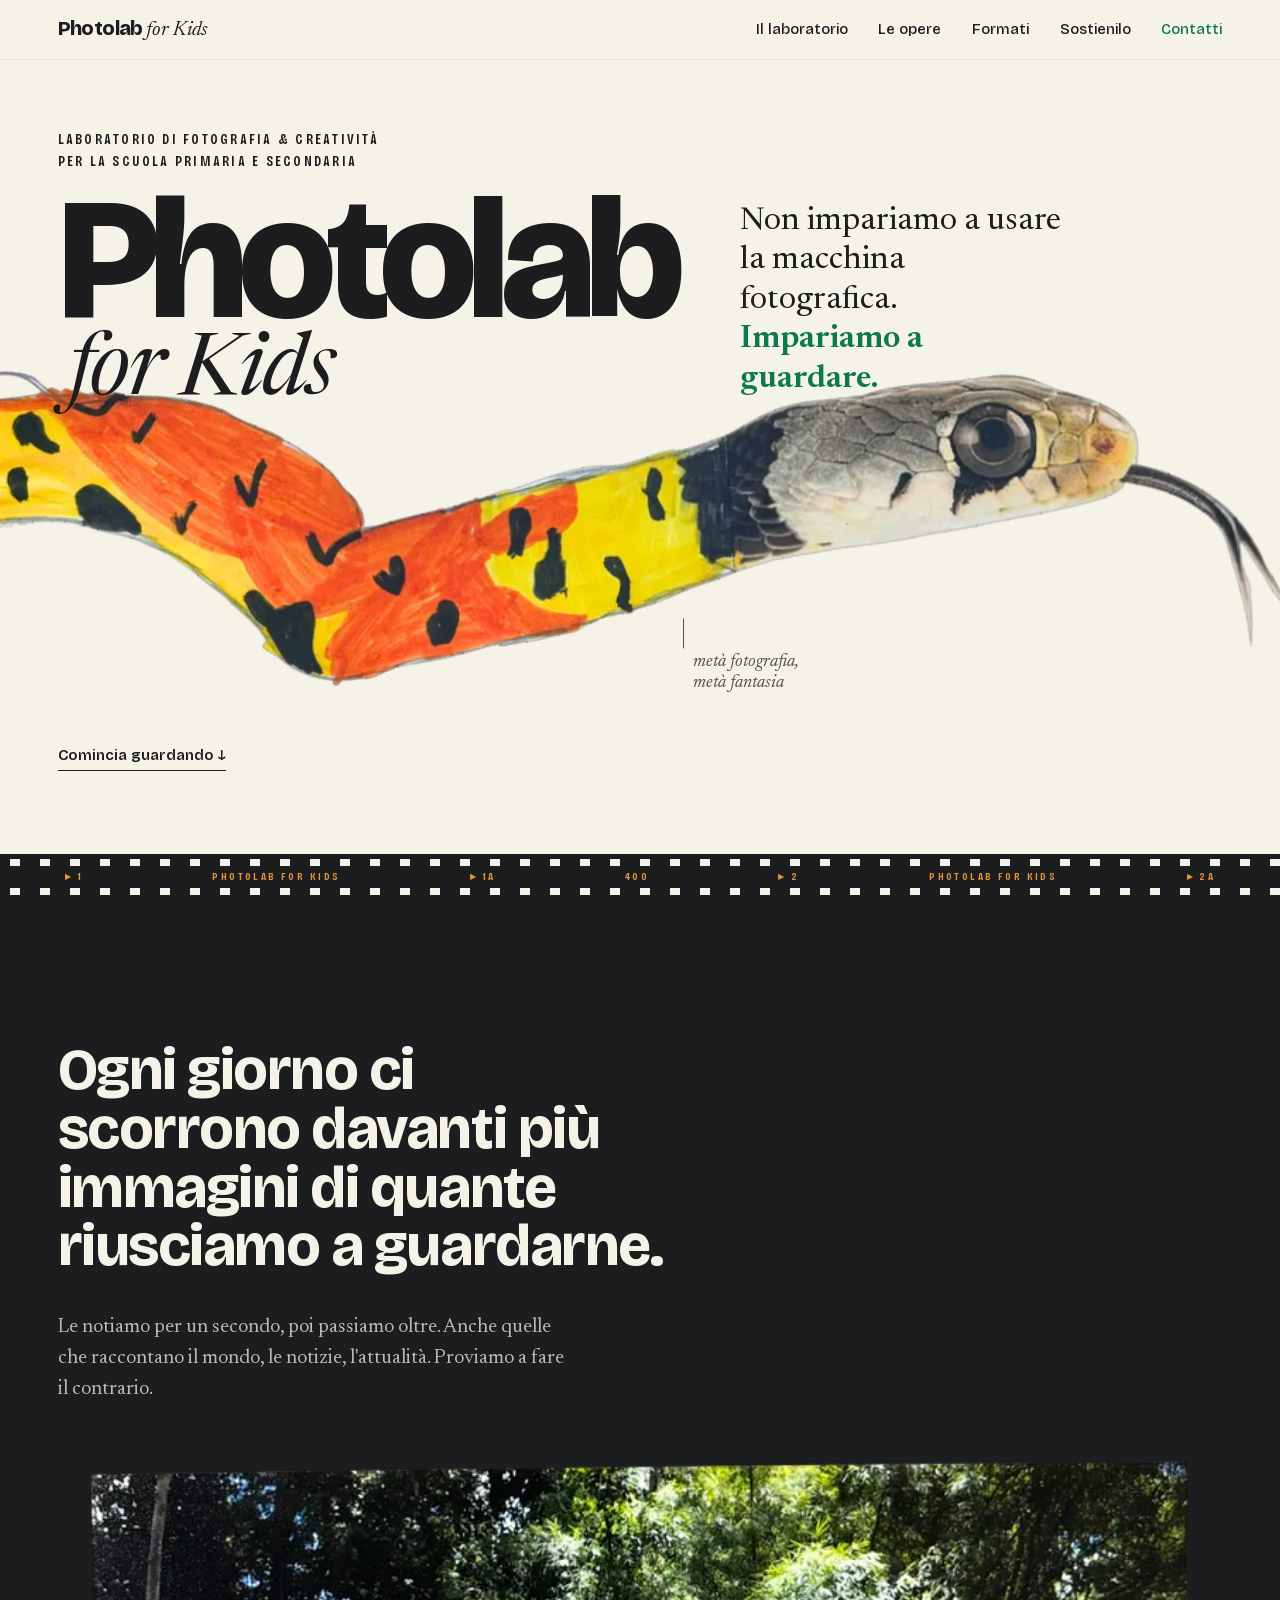
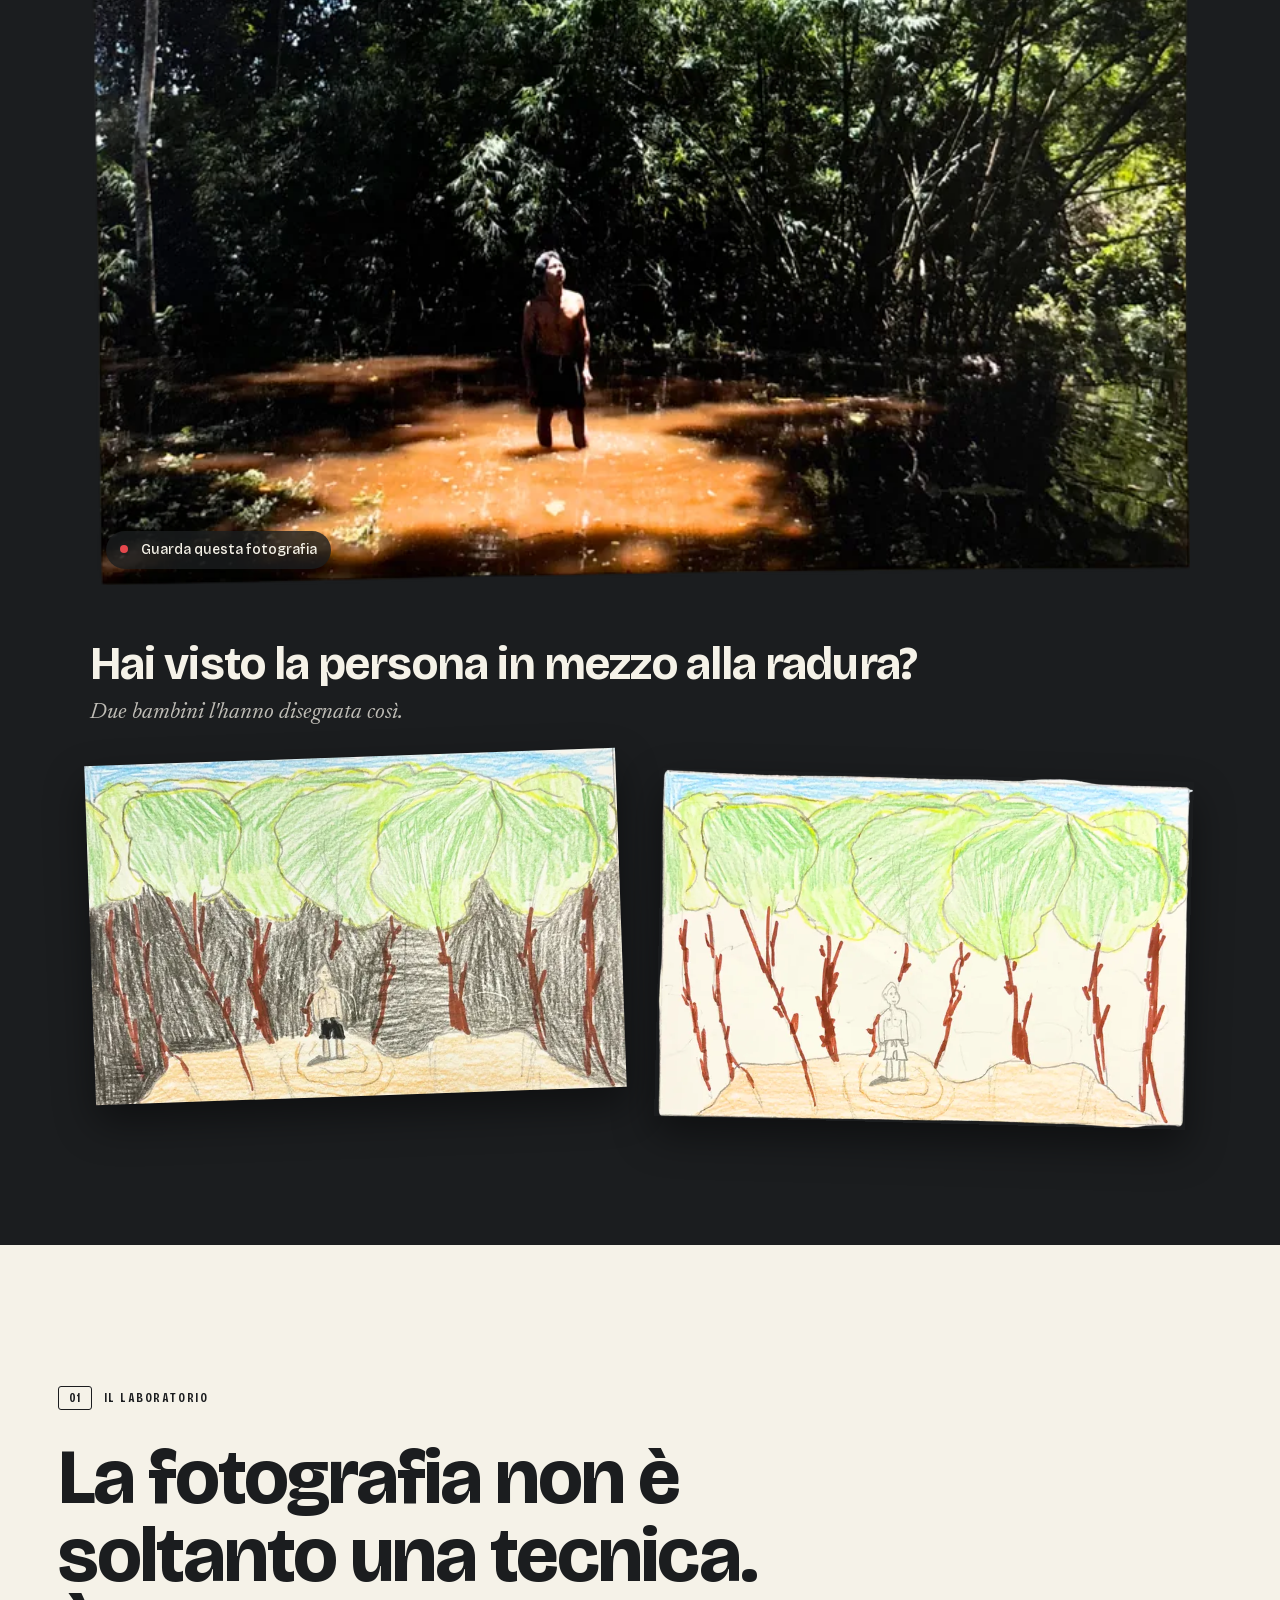
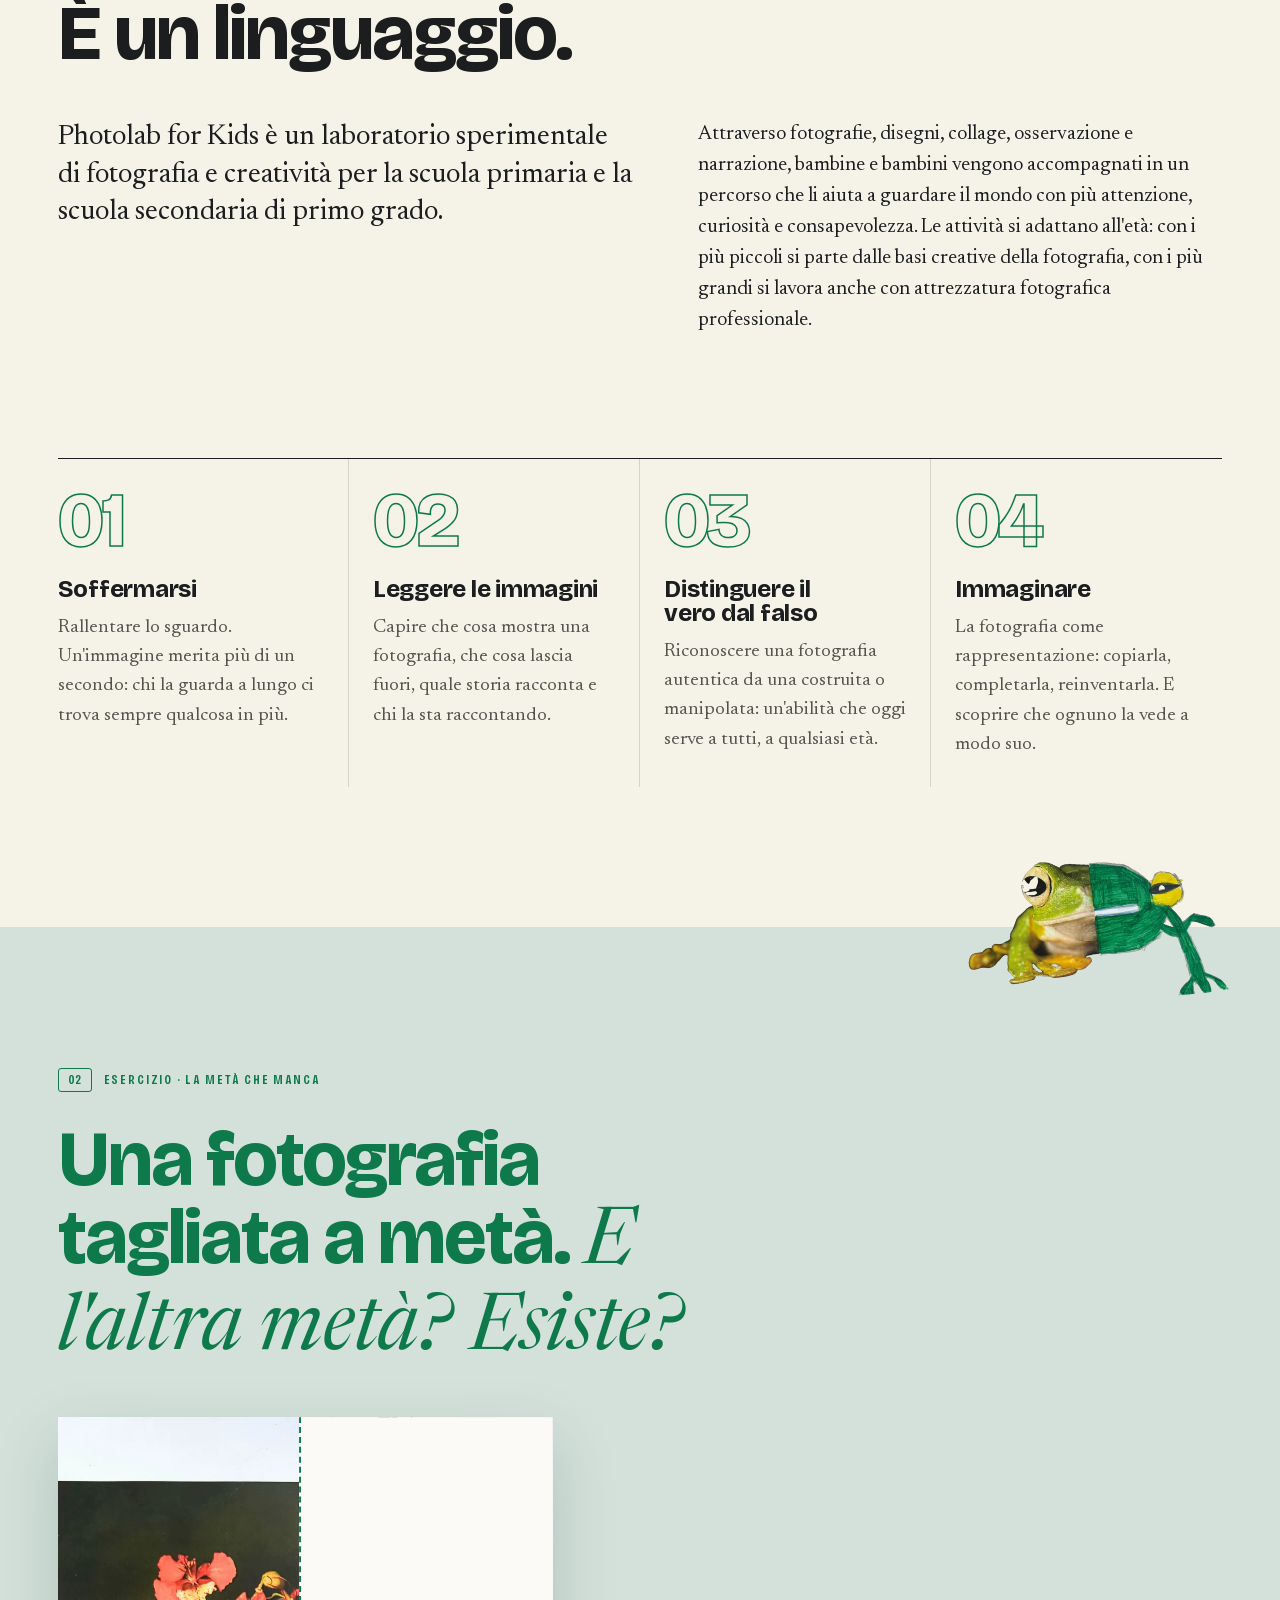
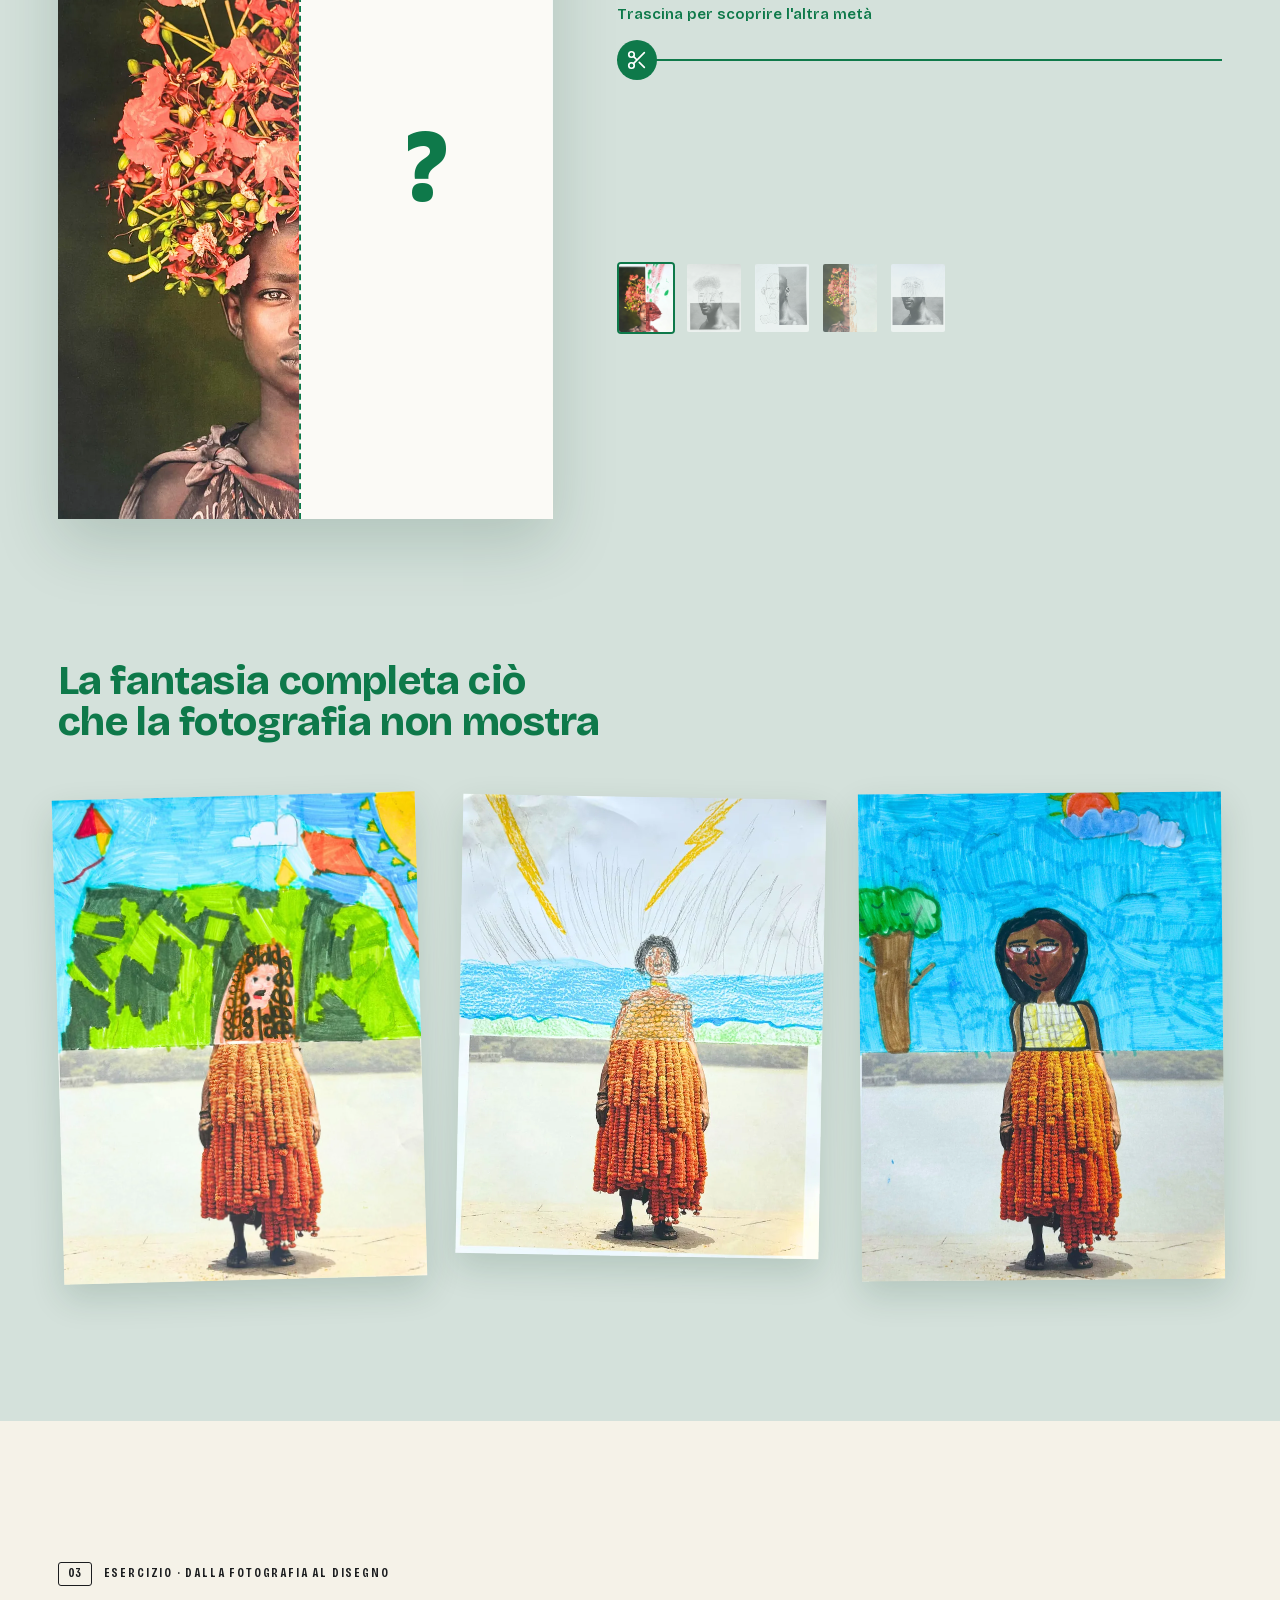
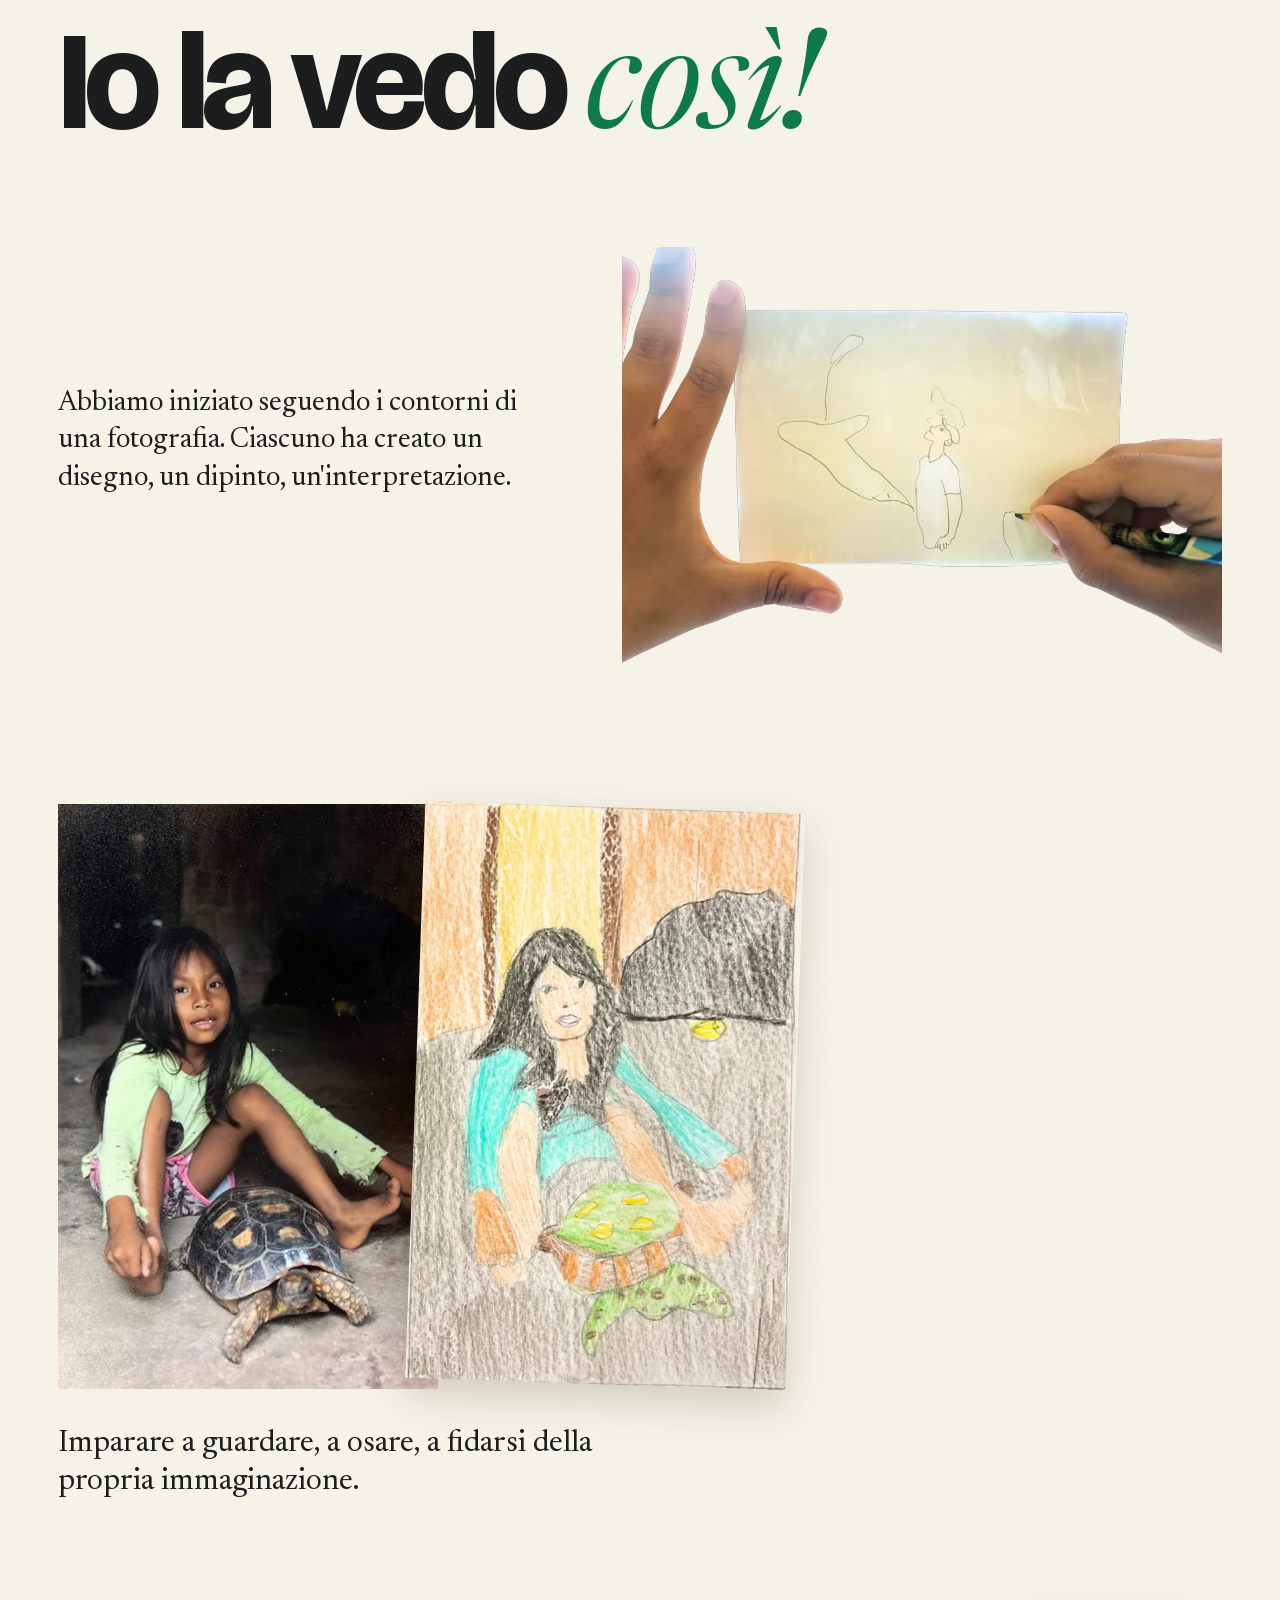
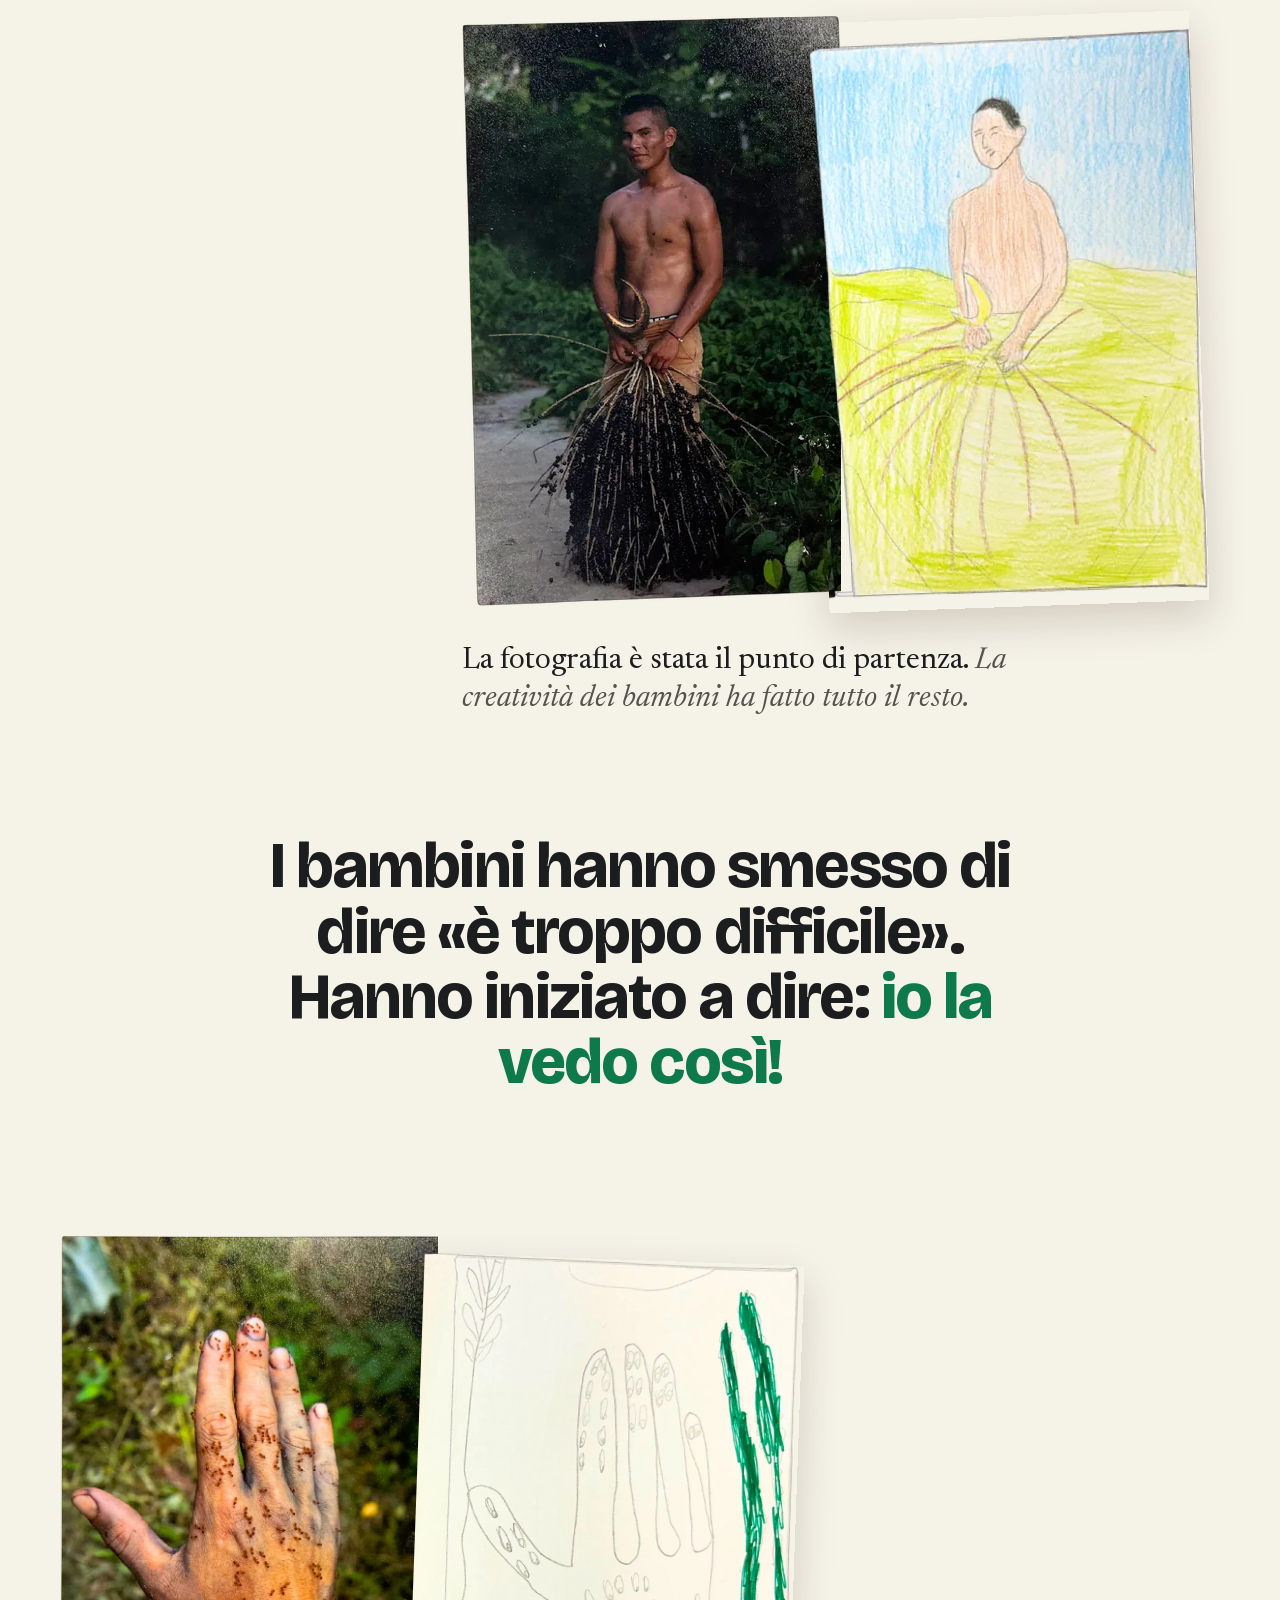
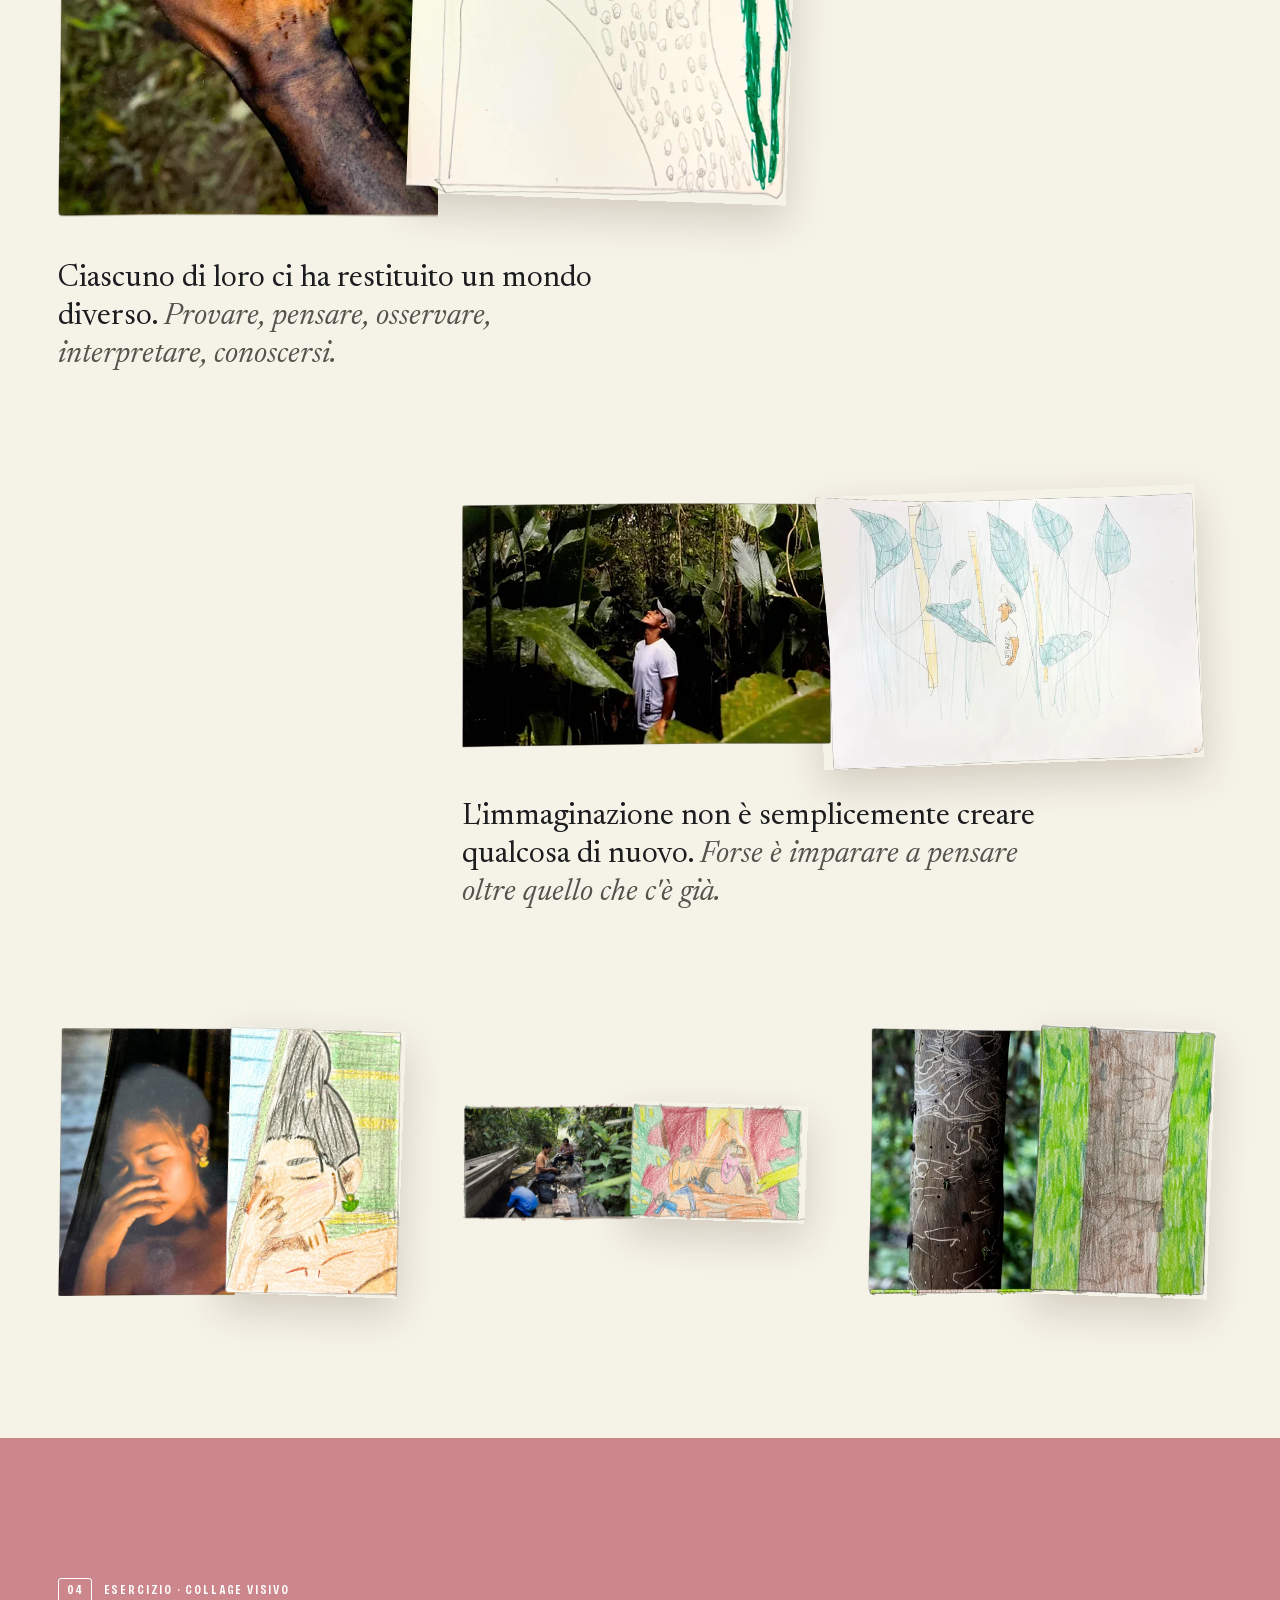
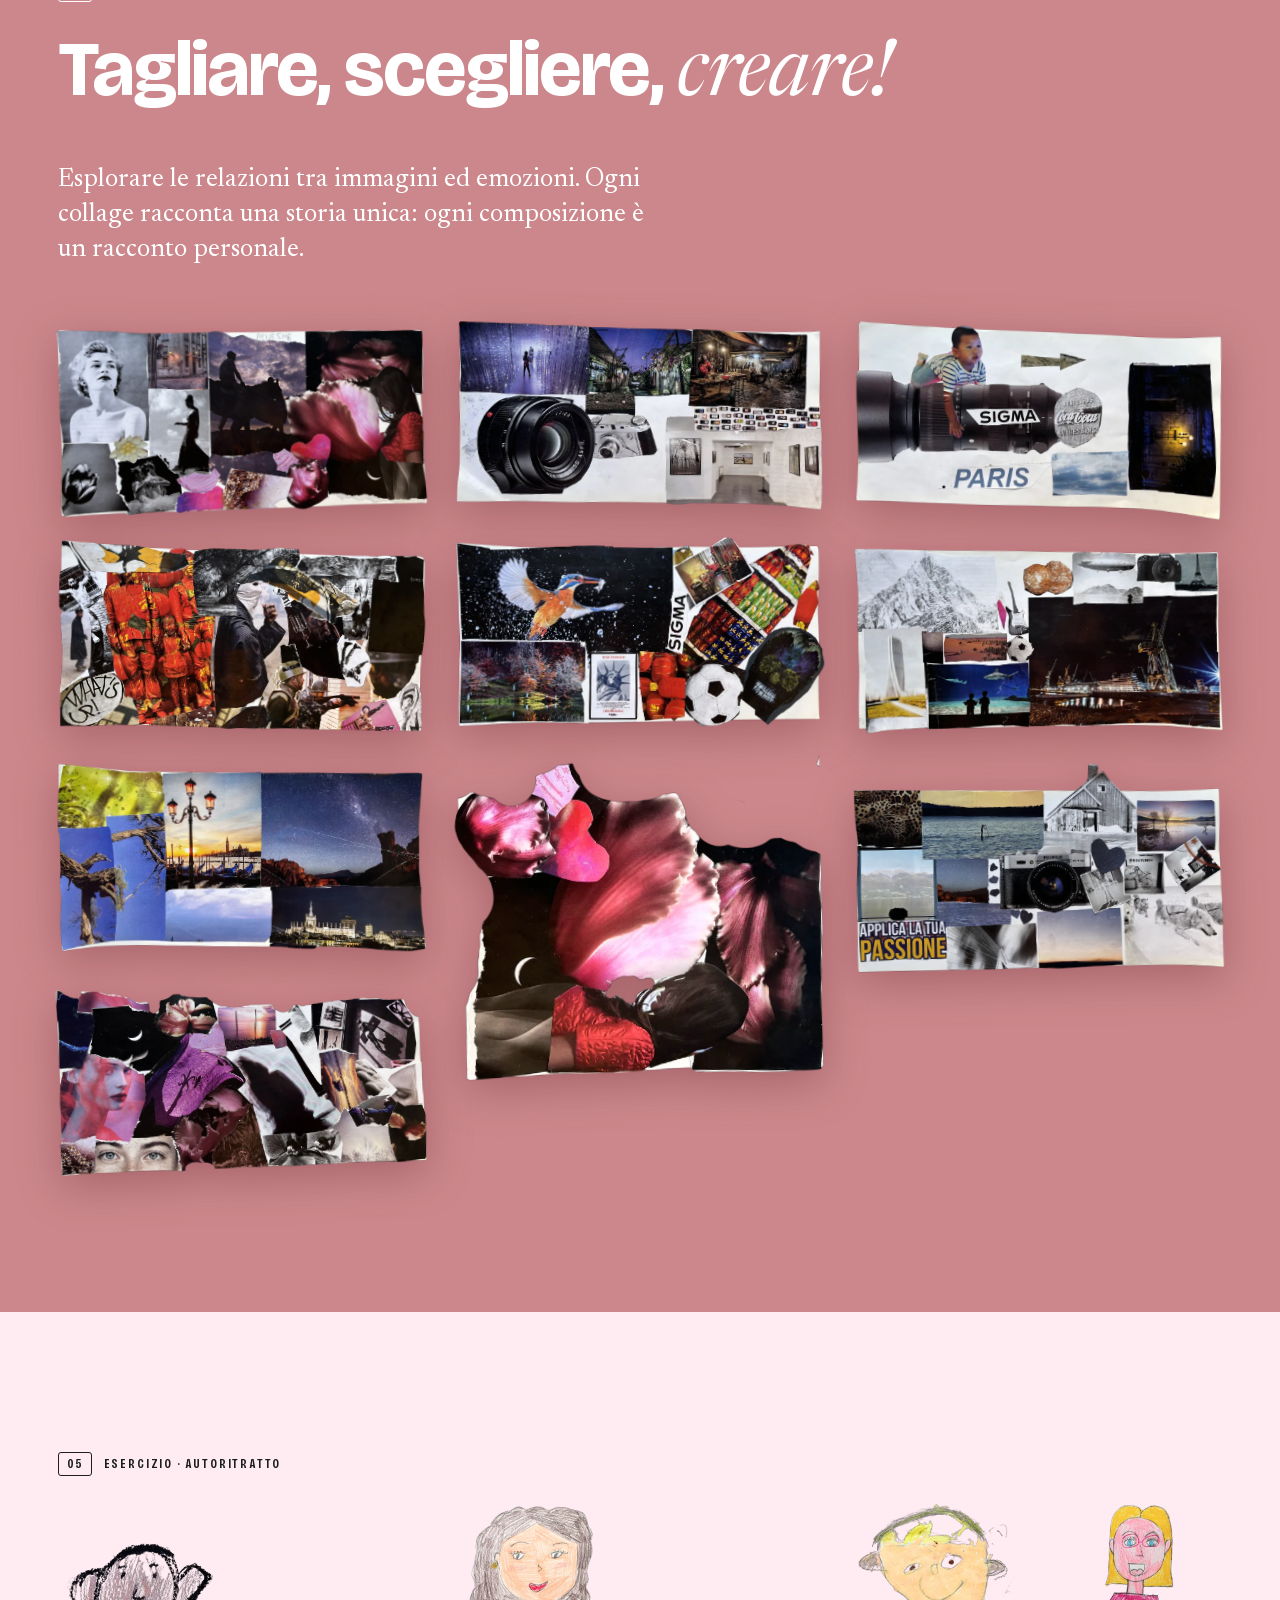
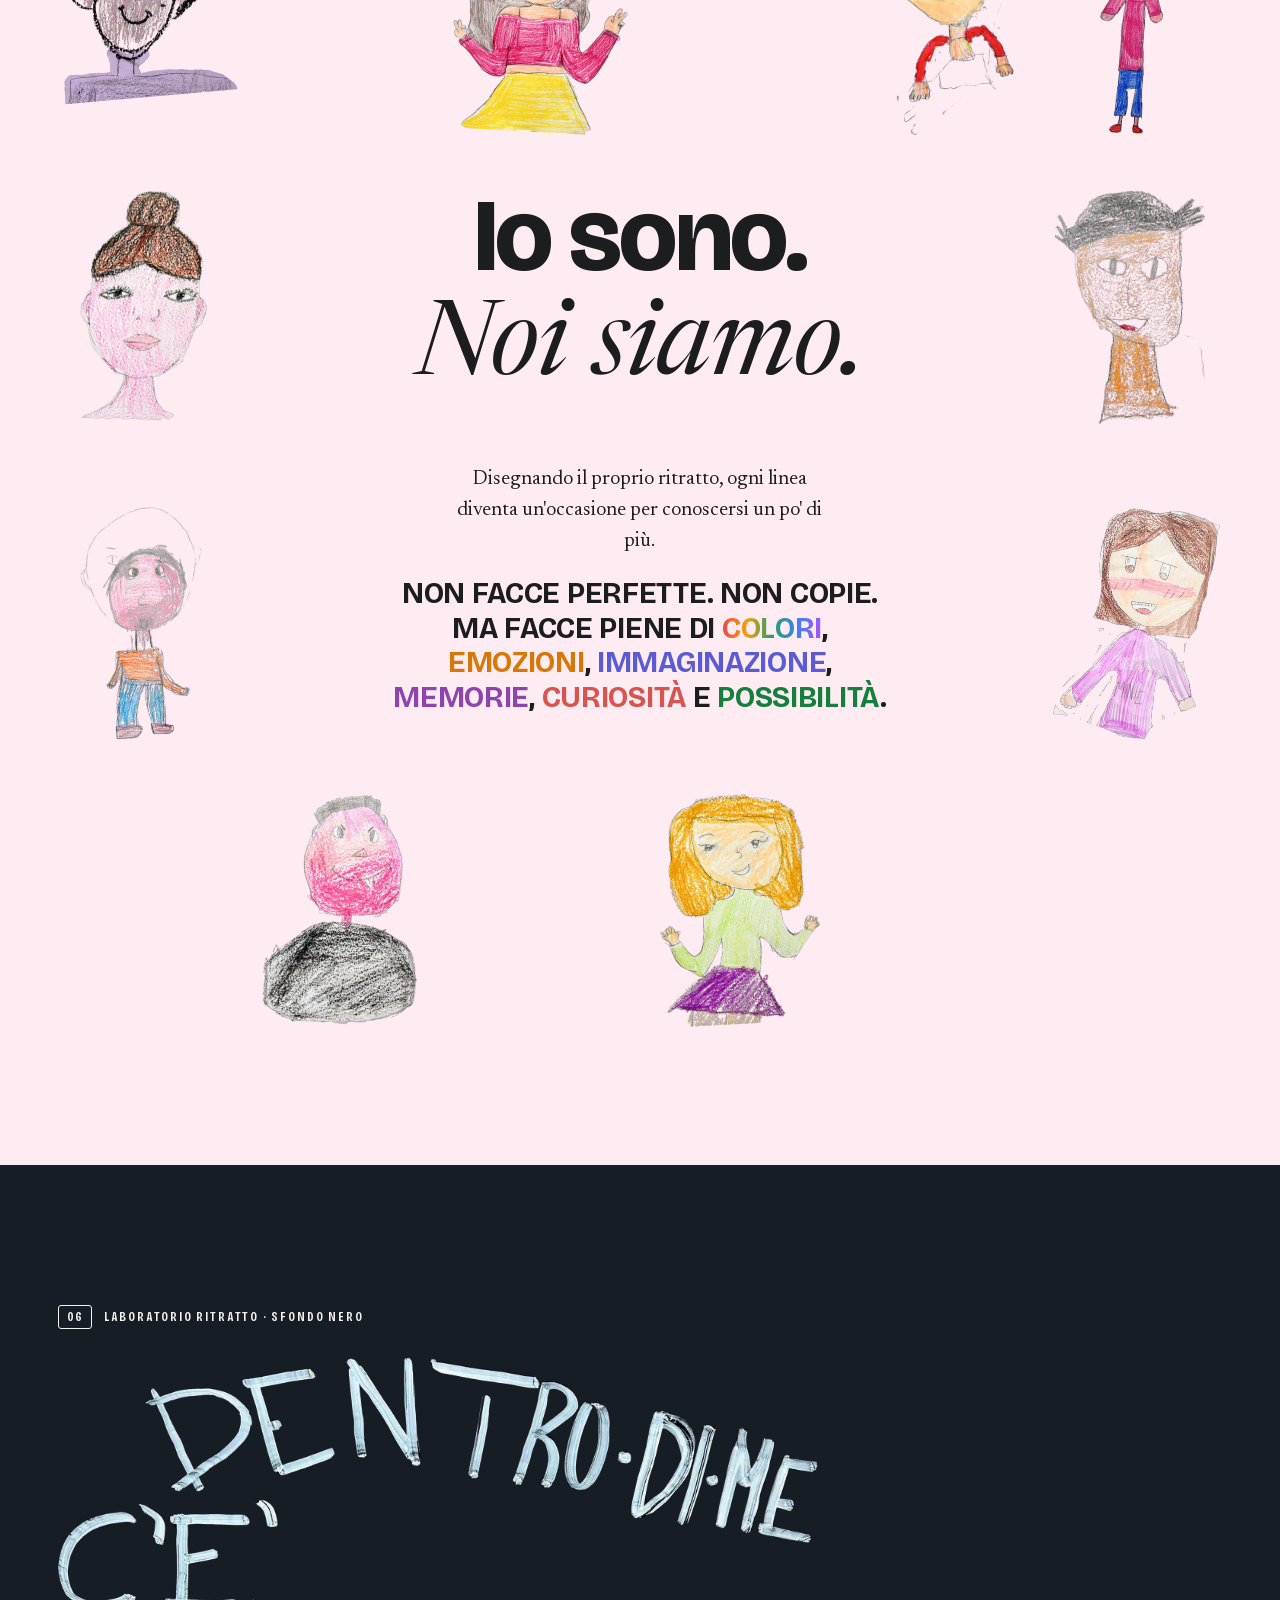
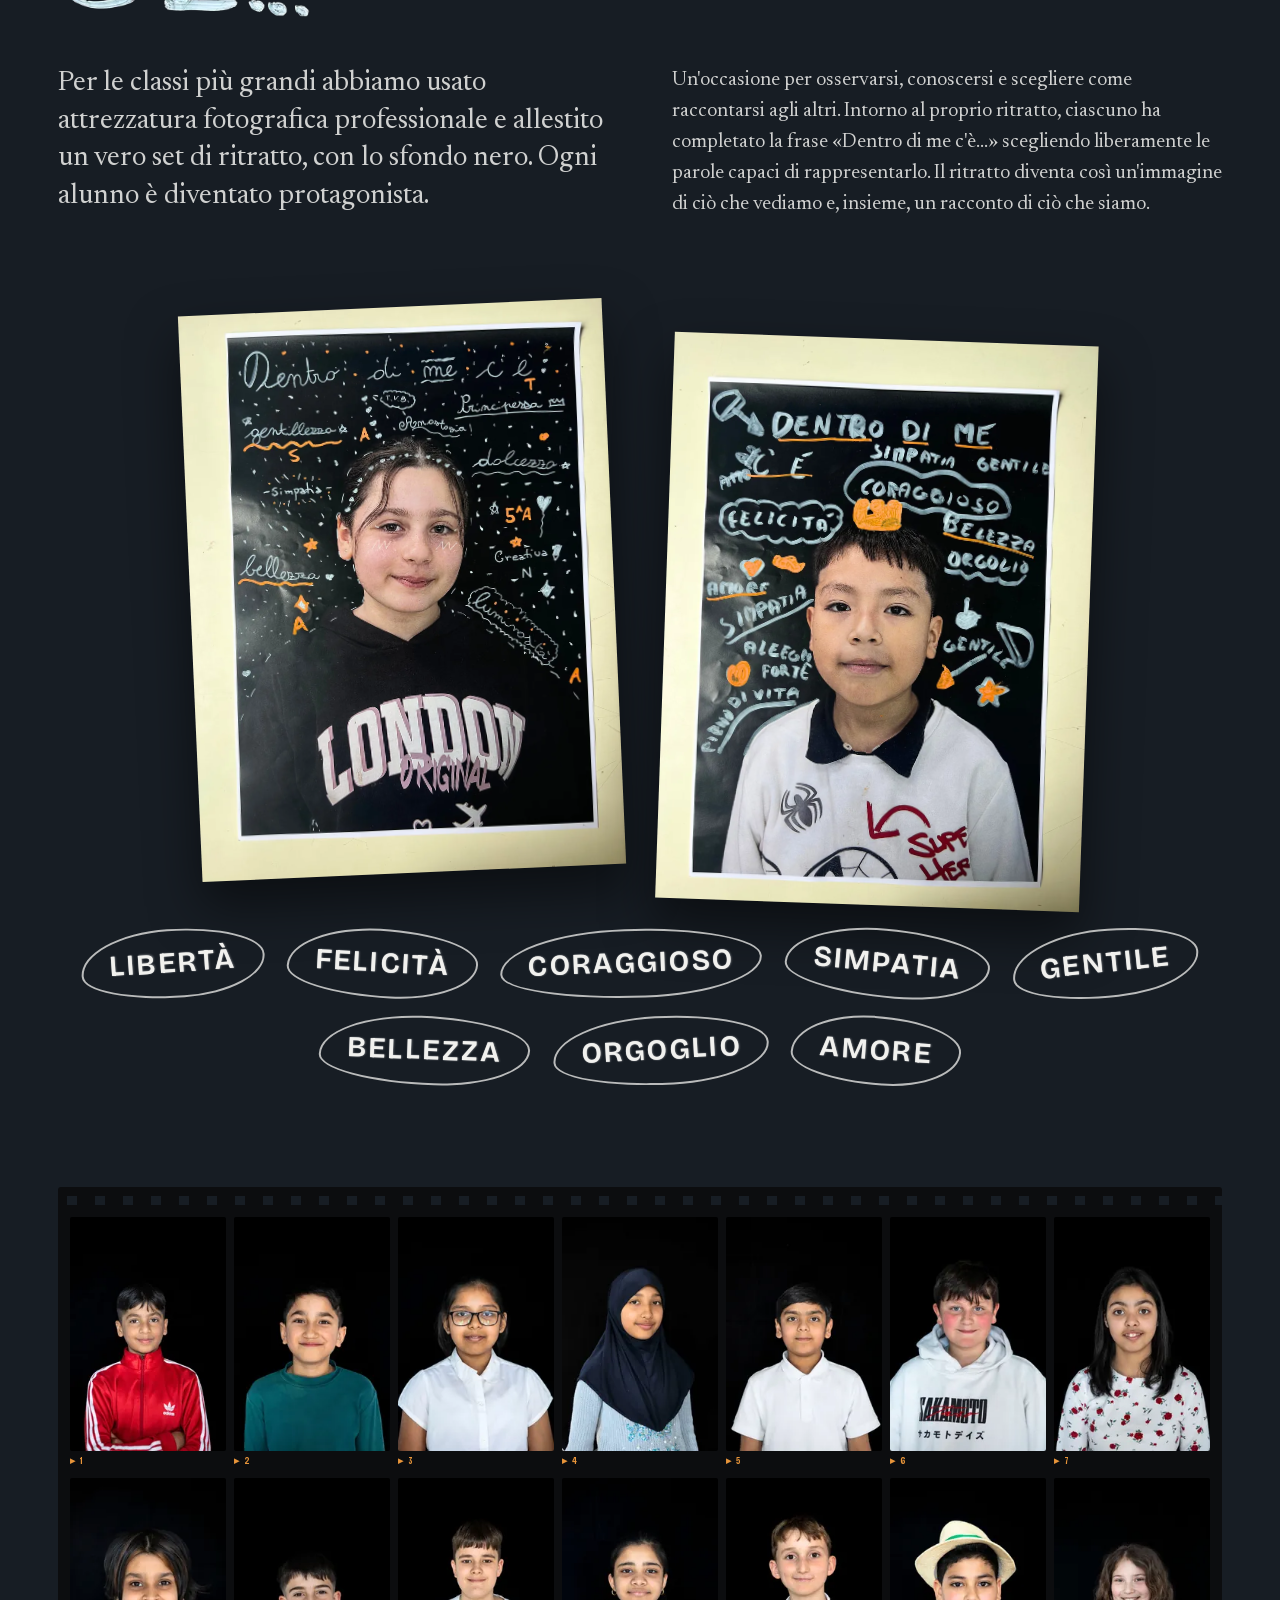
==== commit 1750a286: "Ritratti degli alunni, Vittoria, Fondazione Comoli Ferrari, serpente animato Vittoria ha confermato " ====
--- a/docs/index.html
+++ b/docs/index.html
@@ -243,6 +243,10 @@
           <p class="grande">Per le classi più grandi abbiamo usato attrezzatura fotografica professionale e allestito un vero set di ritratto, con lo sfondo nero. Ogni alunno è diventato protagonista.</p>
           <p>Un'occasione per osservarsi, conoscersi e scegliere come raccontarsi agli altri. Intorno al proprio ritratto, ciascuno ha completato la frase «Dentro di me c'è…» scegliendo liberamente le parole capaci di rappresentarlo. Il ritratto diventa così un'immagine di ciò che vediamo e, insieme, un racconto di ciò che siamo.</p>
         </div>
+        <div class="dentro__lavagne">
+          <img src="assets/img/lavagna-1.webp" width="857" height="1143" loading="lazy" alt="Il ritratto di una bambina stampato su un cartoncino nero, circondato dalle parole scritte a gesso: «Dentro di me c'è…».">
+          <img src="assets/img/lavagna-2.webp" width="857" height="1143" loading="lazy" alt="Il ritratto di un bambino circondato da parole a gesso: simpatia, gentile, coraggioso, felicità, bellezza, orgoglio, amore.">
+        </div>
         <ul class="gesso" aria-label="Alcune delle parole scritte dai bambini">
           <li style="--r:-4deg">libertà</li>
           <li style="--r:3deg">felicità</li>
@@ -253,11 +257,46 @@
           <li style="--r:-3deg">orgoglio</li>
           <li style="--r:4deg">amore</li>
         </ul>
-        <img class="dentro__lavagna" src="assets/img/gesso-parole.webp" width="909" height="418" loading="lazy" alt="Scritte a gesso: «Dentro di me c'è libertà», con stelle e cuori.">
-        <div class="segnaposto segnaposto--scuro">
-          <strong>Galleria dei ritratti su sfondo nero</strong>
-          Da inserire quando ci sono le liberatorie delle famiglie per la pubblicazione online.
-        </div>
+        <figure class="provino provino--nero">
+          <ol class="provino__fotogrammi">
+            <li><img src="assets/img/ritratto-nero-01.webp" width="205" height="308" loading="lazy" alt="Ritratto su sfondo nero, fotogramma 1"><span aria-hidden="true">1</span></li>
+            <li><img src="assets/img/ritratto-nero-02.webp" width="205" height="308" loading="lazy" alt="Ritratto su sfondo nero, fotogramma 2"><span aria-hidden="true">2</span></li>
+            <li><img src="assets/img/ritratto-nero-03.webp" width="205" height="308" loading="lazy" alt="Ritratto su sfondo nero, fotogramma 3"><span aria-hidden="true">3</span></li>
+            <li><img src="assets/img/ritratto-nero-04.webp" width="205" height="308" loading="lazy" alt="Ritratto su sfondo nero, fotogramma 4"><span aria-hidden="true">4</span></li>
+            <li><img src="assets/img/ritratto-nero-05.webp" width="205" height="308" loading="lazy" alt="Ritratto su sfondo nero, fotogramma 5"><span aria-hidden="true">5</span></li>
+            <li><img src="assets/img/ritratto-nero-06.webp" width="205" height="308" loading="lazy" alt="Ritratto su sfondo nero, fotogramma 6"><span aria-hidden="true">6</span></li>
+            <li><img src="assets/img/ritratto-nero-07.webp" width="205" height="308" loading="lazy" alt="Ritratto su sfondo nero, fotogramma 7"><span aria-hidden="true">7</span></li>
+            <li><img src="assets/img/ritratto-nero-08.webp" width="205" height="308" loading="lazy" alt="Ritratto su sfondo nero, fotogramma 8"><span aria-hidden="true">8</span></li>
+            <li><img src="assets/img/ritratto-nero-09.webp" width="205" height="308" loading="lazy" alt="Ritratto su sfondo nero, fotogramma 9"><span aria-hidden="true">9</span></li>
+            <li><img src="assets/img/ritratto-nero-10.webp" width="205" height="308" loading="lazy" alt="Ritratto su sfondo nero, fotogramma 10"><span aria-hidden="true">10</span></li>
+            <li><img src="assets/img/ritratto-nero-11.webp" width="205" height="308" loading="lazy" alt="Ritratto su sfondo nero, fotogramma 11"><span aria-hidden="true">11</span></li>
+            <li><img src="assets/img/ritratto-nero-12.webp" width="205" height="308" loading="lazy" alt="Ritratto su sfondo nero, fotogramma 12"><span aria-hidden="true">12</span></li>
+            <li><img src="assets/img/ritratto-nero-13.webp" width="205" height="308" loading="lazy" alt="Ritratto su sfondo nero, fotogramma 13"><span aria-hidden="true">13</span></li>
+            <li><img src="assets/img/ritratto-nero-14.webp" width="205" height="308" loading="lazy" alt="Ritratto su sfondo nero, fotogramma 14"><span aria-hidden="true">14</span></li>
+            <li><img src="assets/img/ritratto-nero-15.webp" width="205" height="308" loading="lazy" alt="Ritratto su sfondo nero, fotogramma 15"><span aria-hidden="true">15</span></li>
+            <li><img src="assets/img/ritratto-nero-16.webp" width="205" height="308" loading="lazy" alt="Ritratto su sfondo nero, fotogramma 16"><span aria-hidden="true">16</span></li>
+            <li><img src="assets/img/ritratto-nero-17.webp" width="205" height="308" loading="lazy" alt="Ritratto su sfondo nero, fotogramma 17"><span aria-hidden="true">17</span></li>
+            <li><img src="assets/img/ritratto-nero-18.webp" width="205" height="308" loading="lazy" alt="Ritratto su sfondo nero, fotogramma 18"><span aria-hidden="true">18</span></li>
+            <li><img src="assets/img/ritratto-nero-19.webp" width="205" height="308" loading="lazy" alt="Ritratto su sfondo nero, fotogramma 19"><span aria-hidden="true">19</span></li>
+            <li><img src="assets/img/ritratto-nero-20.webp" width="205" height="308" loading="lazy" alt="Ritratto su sfondo nero, fotogramma 20"><span aria-hidden="true">20</span></li>
+            <li><img src="assets/img/ritratto-nero-21.webp" width="205" height="308" loading="lazy" alt="Ritratto su sfondo nero, fotogramma 21"><span aria-hidden="true">21</span></li>
+            <li><img src="assets/img/ritratto-nero-22.webp" width="205" height="308" loading="lazy" alt="Ritratto su sfondo nero, fotogramma 22"><span aria-hidden="true">22</span></li>
+            <li><img src="assets/img/ritratto-nero-23.webp" width="205" height="308" loading="lazy" alt="Ritratto su sfondo nero, fotogramma 23"><span aria-hidden="true">23</span></li>
+            <li><img src="assets/img/ritratto-nero-24.webp" width="205" height="308" loading="lazy" alt="Ritratto su sfondo nero, fotogramma 24"><span aria-hidden="true">24</span></li>
+            <li><img src="assets/img/ritratto-nero-25.webp" width="205" height="308" loading="lazy" alt="Ritratto su sfondo nero, fotogramma 25"><span aria-hidden="true">25</span></li>
+            <li><img src="assets/img/ritratto-nero-26.webp" width="205" height="308" loading="lazy" alt="Ritratto su sfondo nero, fotogramma 26"><span aria-hidden="true">26</span></li>
+            <li><img src="assets/img/ritratto-nero-27.webp" width="205" height="308" loading="lazy" alt="Ritratto su sfondo nero, fotogramma 27"><span aria-hidden="true">27</span></li>
+            <li><img src="assets/img/ritratto-nero-28.webp" width="205" height="308" loading="lazy" alt="Ritratto su sfondo nero, fotogramma 28"><span aria-hidden="true">28</span></li>
+            <li><img src="assets/img/ritratto-nero-29.webp" width="205" height="308" loading="lazy" alt="Ritratto su sfondo nero, fotogramma 29"><span aria-hidden="true">29</span></li>
+            <li><img src="assets/img/ritratto-nero-30.webp" width="205" height="308" loading="lazy" alt="Ritratto su sfondo nero, fotogramma 30"><span aria-hidden="true">30</span></li>
+            <li><img src="assets/img/ritratto-nero-31.webp" width="205" height="308" loading="lazy" alt="Ritratto su sfondo nero, fotogramma 31"><span aria-hidden="true">31</span></li>
+            <li><img src="assets/img/ritratto-nero-32.webp" width="205" height="308" loading="lazy" alt="Ritratto su sfondo nero, fotogramma 32"><span aria-hidden="true">32</span></li>
+            <li><img src="assets/img/ritratto-nero-33.webp" width="205" height="308" loading="lazy" alt="Ritratto su sfondo nero, fotogramma 33"><span aria-hidden="true">33</span></li>
+            <li><img src="assets/img/ritratto-nero-34.webp" width="205" height="308" loading="lazy" alt="Ritratto su sfondo nero, fotogramma 34"><span aria-hidden="true">34</span></li>
+            <li><img src="assets/img/ritratto-nero-35.webp" width="205" height="308" loading="lazy" alt="Ritratto su sfondo nero, fotogramma 35"><span aria-hidden="true">35</span></li>
+          </ol>
+          <figcaption>Il provino del set con lo sfondo nero</figcaption>
+        </figure>
       </section>
 
       <!-- Ogni sogno merita spazio (bianco, stelle d'oro) -->
@@ -269,14 +308,57 @@
             <p class="grande">Con lo sfondo bianco il set fotografico è diventato uno spazio dedicato all'immaginazione e alle possibilità.</p>
             <p>Ciascuno ha costruito il proprio ritratto, diventando per qualche istante astronauta, artista, scienziata, veterinario, fotografa, atleta o qualsiasi altra cosa desiderasse essere. Dopo lo scatto, ogni bambino ha completato il ritratto con parole e frasi scritte da lui, raccontando qualcosa del futuro che immagina per sé.</p>
           </div>
-          <img class="sogni__a" src="assets/img/sogno-esplorare.webp" width="728" height="573" loading="lazy" alt="Scritta a mano: «Voglio esplorare il mondo», con un omino che pianta una bandiera su una collina.">
-          <img class="sogni__b" src="assets/img/sogno-aiutare.webp" width="859" height="423" loading="lazy" alt="Scritta a mano su fondo nero: «Voglio aiutare le persone a stare meglio», con due stelle dorate.">
-          <img class="sogni__c" src="assets/img/sogno-stelle.webp" width="505" height="360" loading="lazy" alt="La parola «fisioterapista» scritta in rosso sotto un mezzo sole dorato, con due stelle.">
-        </div>
-        <div class="segnaposto">
-          <strong>Ritratti «da grande voglio essere…»</strong>
-          Da inserire quando ci sono le liberatorie delle famiglie per la pubblicazione online.
-        </div>
+          <img class="sogni__a" src="assets/img/sogno-ritratto-1.webp" width="1143" height="857" loading="lazy" alt="Un bambino vestito da esploratore, con cappello e giacca nera, fa il saluto; intorno ha scritto «Voglio esplorare il mondo» e disegnato una montagna con una bandiera.">
+        </div>
+        <div class="sogni__fila">
+          <img src="assets/img/sogno-ritratto-2.webp" width="1143" height="857" loading="lazy" alt="Una bambina vestita da dottoressa, con camice e stetoscopio; accanto ha scritto «Dottoressa, voglio far stare bene gli altri» e disegnato fiori colorati.">
+          <img src="assets/img/sogno-ritratto-3.webp" width="1143" height="857" loading="lazy" alt="Un bambino con camice, stetoscopio e cartellina blu, circondato da disegni e frasi sui mestieri che immagina.">
+          <div class="sogni__scritte">
+            <img src="assets/img/sogno-aiutare.webp" width="859" height="423" loading="lazy" alt="Scritta a mano su fondo nero: «Voglio aiutare le persone a stare meglio», con due stelle dorate.">
+            <img src="assets/img/sogno-stelle.webp" width="505" height="360" loading="lazy" alt="La parola «fisioterapista» scritta in rosso sotto un mezzo sole dorato, con due stelle.">
+          </div>
+        </div>
+        <figure class="provino provino--bianco">
+          <ol class="provino__fotogrammi">
+            <li><img src="assets/img/ritratto-bianco-01.webp" width="308" height="205" loading="lazy" alt="Ritratto in costume su sfondo bianco, fotogramma 1"><span aria-hidden="true">1</span></li>
+            <li><img src="assets/img/ritratto-bianco-02.webp" width="308" height="205" loading="lazy" alt="Ritratto in costume su sfondo bianco, fotogramma 2"><span aria-hidden="true">2</span></li>
+            <li><img src="assets/img/ritratto-bianco-03.webp" width="308" height="205" loading="lazy" alt="Ritratto in costume su sfondo bianco, fotogramma 3"><span aria-hidden="true">3</span></li>
+            <li><img src="assets/img/ritratto-bianco-04.webp" width="308" height="205" loading="lazy" alt="Ritratto in costume su sfondo bianco, fotogramma 4"><span aria-hidden="true">4</span></li>
+            <li><img src="assets/img/ritratto-bianco-05.webp" width="308" height="205" loading="lazy" alt="Ritratto in costume su sfondo bianco, fotogramma 5"><span aria-hidden="true">5</span></li>
+            <li><img src="assets/img/ritratto-bianco-06.webp" width="308" height="205" loading="lazy" alt="Ritratto in costume su sfondo bianco, fotogramma 6"><span aria-hidden="true">6</span></li>
+            <li><img src="assets/img/ritratto-bianco-07.webp" width="308" height="205" loading="lazy" alt="Ritratto in costume su sfondo bianco, fotogramma 7"><span aria-hidden="true">7</span></li>
+            <li><img src="assets/img/ritratto-bianco-08.webp" width="308" height="205" loading="lazy" alt="Ritratto in costume su sfondo bianco, fotogramma 8"><span aria-hidden="true">8</span></li>
+            <li><img src="assets/img/ritratto-bianco-09.webp" width="308" height="205" loading="lazy" alt="Ritratto in costume su sfondo bianco, fotogramma 9"><span aria-hidden="true">9</span></li>
+            <li><img src="assets/img/ritratto-bianco-10.webp" width="308" height="205" loading="lazy" alt="Ritratto in costume su sfondo bianco, fotogramma 10"><span aria-hidden="true">10</span></li>
+            <li><img src="assets/img/ritratto-bianco-11.webp" width="308" height="205" loading="lazy" alt="Ritratto in costume su sfondo bianco, fotogramma 11"><span aria-hidden="true">11</span></li>
+            <li><img src="assets/img/ritratto-bianco-12.webp" width="308" height="205" loading="lazy" alt="Ritratto in costume su sfondo bianco, fotogramma 12"><span aria-hidden="true">12</span></li>
+            <li><img src="assets/img/ritratto-bianco-13.webp" width="308" height="205" loading="lazy" alt="Ritratto in costume su sfondo bianco, fotogramma 13"><span aria-hidden="true">13</span></li>
+            <li><img src="assets/img/ritratto-bianco-14.webp" width="308" height="205" loading="lazy" alt="Ritratto in costume su sfondo bianco, fotogramma 14"><span aria-hidden="true">14</span></li>
+            <li><img src="assets/img/ritratto-bianco-15.webp" width="308" height="205" loading="lazy" alt="Ritratto in costume su sfondo bianco, fotogramma 15"><span aria-hidden="true">15</span></li>
+            <li><img src="assets/img/ritratto-bianco-16.webp" width="308" height="205" loading="lazy" alt="Ritratto in costume su sfondo bianco, fotogramma 16"><span aria-hidden="true">16</span></li>
+            <li><img src="assets/img/ritratto-bianco-17.webp" width="308" height="205" loading="lazy" alt="Ritratto in costume su sfondo bianco, fotogramma 17"><span aria-hidden="true">17</span></li>
+            <li><img src="assets/img/ritratto-bianco-18.webp" width="308" height="205" loading="lazy" alt="Ritratto in costume su sfondo bianco, fotogramma 18"><span aria-hidden="true">18</span></li>
+            <li><img src="assets/img/ritratto-bianco-19.webp" width="308" height="205" loading="lazy" alt="Ritratto in costume su sfondo bianco, fotogramma 19"><span aria-hidden="true">19</span></li>
+            <li><img src="assets/img/ritratto-bianco-20.webp" width="308" height="205" loading="lazy" alt="Ritratto in costume su sfondo bianco, fotogramma 20"><span aria-hidden="true">20</span></li>
+            <li><img src="assets/img/ritratto-bianco-21.webp" width="308" height="205" loading="lazy" alt="Ritratto in costume su sfondo bianco, fotogramma 21"><span aria-hidden="true">21</span></li>
+            <li><img src="assets/img/ritratto-bianco-22.webp" width="308" height="205" loading="lazy" alt="Ritratto in costume su sfondo bianco, fotogramma 22"><span aria-hidden="true">22</span></li>
+            <li><img src="assets/img/ritratto-bianco-23.webp" width="308" height="205" loading="lazy" alt="Ritratto in costume su sfondo bianco, fotogramma 23"><span aria-hidden="true">23</span></li>
+            <li><img src="assets/img/ritratto-bianco-24.webp" width="308" height="205" loading="lazy" alt="Ritratto in costume su sfondo bianco, fotogramma 24"><span aria-hidden="true">24</span></li>
+            <li><img src="assets/img/ritratto-bianco-25.webp" width="308" height="205" loading="lazy" alt="Ritratto in costume su sfondo bianco, fotogramma 25"><span aria-hidden="true">25</span></li>
+            <li><img src="assets/img/ritratto-bianco-26.webp" width="308" height="205" loading="lazy" alt="Ritratto in costume su sfondo bianco, fotogramma 26"><span aria-hidden="true">26</span></li>
+            <li><img src="assets/img/ritratto-bianco-27.webp" width="308" height="205" loading="lazy" alt="Ritratto in costume su sfondo bianco, fotogramma 27"><span aria-hidden="true">27</span></li>
+            <li><img src="assets/img/ritratto-bianco-28.webp" width="308" height="205" loading="lazy" alt="Ritratto in costume su sfondo bianco, fotogramma 28"><span aria-hidden="true">28</span></li>
+            <li><img src="assets/img/ritratto-bianco-29.webp" width="308" height="205" loading="lazy" alt="Ritratto in costume su sfondo bianco, fotogramma 29"><span aria-hidden="true">29</span></li>
+            <li><img src="assets/img/ritratto-bianco-30.webp" width="308" height="205" loading="lazy" alt="Ritratto in costume su sfondo bianco, fotogramma 30"><span aria-hidden="true">30</span></li>
+            <li><img src="assets/img/ritratto-bianco-31.webp" width="308" height="205" loading="lazy" alt="Ritratto in costume su sfondo bianco, fotogramma 31"><span aria-hidden="true">31</span></li>
+            <li><img src="assets/img/ritratto-bianco-32.webp" width="308" height="205" loading="lazy" alt="Ritratto in costume su sfondo bianco, fotogramma 32"><span aria-hidden="true">32</span></li>
+            <li><img src="assets/img/ritratto-bianco-33.webp" width="308" height="205" loading="lazy" alt="Ritratto in costume su sfondo bianco, fotogramma 33"><span aria-hidden="true">33</span></li>
+            <li><img src="assets/img/ritratto-bianco-34.webp" width="308" height="205" loading="lazy" alt="Ritratto in costume su sfondo bianco, fotogramma 34"><span aria-hidden="true">34</span></li>
+            <li><img src="assets/img/ritratto-bianco-35.webp" width="308" height="205" loading="lazy" alt="Ritratto in costume su sfondo bianco, fotogramma 35"><span aria-hidden="true">35</span></li>
+            <li><img src="assets/img/ritratto-bianco-36.webp" width="308" height="205" loading="lazy" alt="Ritratto in costume su sfondo bianco, fotogramma 36"><span aria-hidden="true">36</span></li>
+          </ol>
+          <figcaption>Il provino del set con lo sfondo bianco</figcaption>
+        </figure>
       </section>
     </div>
 
@@ -344,24 +426,24 @@
           <a class="bottone" href="#contatti">Sostieni un percorso</a>
         </div>
         <aside class="sostenitori" aria-labelledby="sostenitori-titolo">
-          <h3 id="sostenitori-titolo">Quest'anno il laboratorio è sostenuto da</h3>
-          <p class="sostenitori__nome">Comoli Ferrari</p>
-          <p class="da-completare">Nome esatto della fondazione e logo da ricevere</p>
+          <h3 id="sostenitori-titolo">Quest'anno il laboratorio è realizzato in collaborazione con</h3>
+          <a class="sostenitori__logo" href="https://www.fondazionecomoliferrari.it/it/" rel="noopener"><img src="assets/img/logo-fondazione-comoli-ferrari.webp" width="515" height="98" alt="Fondazione Comoli Ferrari"></a>
         </aside>
       </div>
     </section>
 
     <!-- CHI LO HA IDEATO -->
     <section class="autrice" id="autrice" aria-labelledby="autrice-titolo">
-      <div class="segnaposto segnaposto--ritratto">
-        <strong>Ritratto di Vittoria</strong>
-        da ricevere
-      </div>
+      <figure class="autrice__foto">
+        <img src="assets/img/vittoria.webp" width="861" height="900" loading="lazy" alt="Ritratto in bianco e nero di Vittoria Lorenzetti, capelli ricci e braccia incrociate, su fondo scuro.">
+      </figure>
       <div class="autrice__testo">
         <p class="etichetta"><span>11</span> Chi lo ha ideato</p>
         <h2 id="autrice-titolo">Vittoria Lorenzetti</h2>
         <p class="grande">Il laboratorio è stato ideato e progettato da Vittoria Lorenzetti, fotografa professionista specializzata in fotografia documentaria e reportage.</p>
-        <p class="da-completare">Breve biografia, progetti fotografici e link al portfolio da ricevere</p>
+        <p>Dopo la laurea in Scienze Politiche si è dedicata alla fotografia: dal 2017 al 2019 ha lavorato in India con ONG e organizzazioni locali, raccontando storie di violenza di genere e diritti umani. Dal 2020 il suo lavoro si concentra sul dialogo tra ambiente ed esseri umani e, dal 2022, documenta in Amazzonia il rapporto dei popoli indigeni con la foresta, al confine tra Colombia, Brasile e Perù.</p>
+        <p>Ha vinto l'Italian Sustainability Photo Award ed è stata finalista al Julia Margaret Cameron Award 2023. I suoi lavori sono stati pubblicati da Vanity Fair, BBC Science Focus e Harvard Business Manager.</p>
+        <p class="autrice__link"><a href="https://www.vittorialorenzetti.com/" rel="noopener">vittorialorenzetti.com</a><a href="https://www.instagram.com/vittilorenzetti/" rel="noopener">Instagram</a></p>
       </div>
     </section>
   </main>
@@ -369,7 +451,7 @@
   <footer class="piede" id="contatti" aria-labelledby="contatti-titolo">
     <h2 id="contatti-titolo">Portiamolo nella <em>tua</em> scuola.</h2>
     <p>Sei un insegnante, un dirigente scolastico, una fondazione o un'azienda? Scrivici: costruiamo insieme il percorso giusto per la classe.</p>
-    <p class="da-completare">Email, telefono e Instagram di Vittoria da inserire</p>
+    <p class="piede__contatti"><a href="mailto:info@vittorialorenzetti.com">info@vittorialorenzetti.com</a><a href="https://www.instagram.com/vittilorenzetti/" rel="noopener">Instagram @vittilorenzetti</a></p>
     <div class="piede__fondo">
       <p><span class="marchio">Photolab <em>for Kids</em></span> · laboratorio di fotografia e creatività di Vittoria Lorenzetti</p>
       <p>Le opere sono dei bambini e delle bambine che hanno partecipato al laboratorio. <span class="da-completare">Scuola e anno da indicare</span></p>
--- a/docs/assets/css/stile.css
+++ b/docs/assets/css/stile.css
@@ -256,10 +256,36 @@
   border-left: 1.5px solid currentColor;
 }
 .copertina__frase {
+  align-self: start;
   font-size: clamp(22px, 1.1rem + 1.2vw, 34px);
   line-height: 1.2;
-  margin: 0 0 0.4em;
+  margin: 0.35em 0 0;
   max-width: 17ch;
+}
+
+/* Il serpente si ricompone a strisce (il disegno da sinistra, la foto da destra), poi ondeggia */
+.serpente-anim { position: absolute; inset: 0; pointer-events: none; }
+.serpente-anim span {
+  position: absolute; top: 0; height: 100%;
+  background-repeat: no-repeat;
+  will-change: transform;
+  translate: var(--dx) var(--dy);
+  rotate: var(--rot);
+  opacity: 0;
+  transition:
+    translate 1.2s cubic-bezier(0.2, 0.8, 0.2, 1) var(--ritardo),
+    rotate 1.2s cubic-bezier(0.2, 0.8, 0.2, 1) var(--ritardo),
+    opacity 0.5s var(--ritardo);
+  animation: onda 1.8s ease-in-out calc(var(--i) * -60ms) infinite alternate;
+}
+.serpente-anim.fermo span { animation-play-state: paused; }
+.copertina__serpente.composto .serpente-anim span { translate: 0 0; rotate: 0deg; opacity: 1; }
+.copertina__serpente.animato img { opacity: 0; animation: none; }
+.copertina__serpente.animato .nota { opacity: 0; transition: opacity 0.8s 2.4s; }
+.copertina__serpente.composto .nota { opacity: 1; }
+@keyframes onda {
+  from { transform: translateY(calc(var(--amp) * -1)); }
+  to { transform: translateY(var(--amp)); }
 }
 @media (max-width: 860px) {
   .copertina__testa { grid-template-columns: 1fr; }
@@ -677,24 +703,100 @@
   transform: rotate(var(--r, 0deg));
   text-shadow: 0 0 1px rgb(255 255 255 / 0.7), 1px 0 2px rgb(255 255 255 / 0.25);
 }
-.dentro__lavagna { width: min(460px, 100%); margin: 0 auto; opacity: 0.9; transform: rotate(-2deg); }
+.dentro__lavagne {
+  display: grid;
+  grid-template-columns: 1fr 1fr;
+  gap: clamp(20px, 4vw, 64px);
+  max-width: 900px;
+  margin: 64px auto 0;
+}
+.dentro__lavagne img { box-shadow: 0 24px 50px rgb(0 0 0 / 0.5); }
+.dentro__lavagne img:first-child { transform: rotate(-2.5deg); }
+.dentro__lavagne img:last-child { transform: rotate(2deg) translateY(32px); }
 @media (max-width: 760px) { .dentro__colonne { grid-template-columns: 1fr; } }
+
+/* Provino: i ritratti in fila su una striscia di pellicola, con il numero del fotogramma */
+.provino { margin: clamp(56px, 8vw, 104px) 0 0; --buco: var(--lavagna); }
+.provino--bianco { --buco: #fff; }
+.provino__fotogrammi {
+  list-style: none; margin: 0;
+  display: grid;
+  grid-template-columns: repeat(var(--colonne, 7), 1fr);
+  gap: 12px 8px;
+  padding: 30px 12px;
+  background:
+    repeating-linear-gradient(90deg, transparent 0 9px, var(--buco) 9px 19px, transparent 19px 28px) 0 9px / 100% 9px no-repeat,
+    repeating-linear-gradient(90deg, transparent 0 9px, var(--buco) 9px 19px, transparent 19px 28px) 0 calc(100% - 9px) / 100% 9px no-repeat,
+    #0c0d0f;
+  border-radius: 3px;
+}
+.provino--bianco .provino__fotogrammi { --colonne: 9; }
+.provino__fotogrammi li { position: relative; }
+.provino__fotogrammi img {
+  width: 100%;
+  aspect-ratio: 2 / 3;
+  object-fit: cover;
+  border-radius: 2px;
+  transition: transform 0.3s, box-shadow 0.3s;
+}
+.provino--bianco img { aspect-ratio: 3 / 4; }
+.provino__fotogrammi li:hover img { position: relative; z-index: 1; transform: scale(1.5); box-shadow: 0 10px 30px rgb(0 0 0 / 0.6); }
+.provino__fotogrammi span {
+  display: block;
+  margin-top: 5px;
+  font-family: var(--grotesk);
+  font-stretch: 75%;
+  font-weight: 600;
+  font-size: 10px;
+  line-height: 1;
+  letter-spacing: 0.15em;
+  color: var(--pellicola);
+}
+.provino__fotogrammi span::before { content: "▸ "; }
+.provino figcaption {
+  margin-top: 14px;
+  font-family: var(--grotesk);
+  font-stretch: 75%;
+  font-weight: 600;
+  font-size: 13px;
+  letter-spacing: 0.14em;
+  text-transform: uppercase;
+  opacity: 0.8;
+}
+@media (max-width: 760px) {
+  .provino__fotogrammi { --colonne: 5; }
+  .provino--bianco .provino__fotogrammi { --colonne: 6; }
+  .provino__fotogrammi li:hover img { transform: none; box-shadow: none; }
+}
 
 /* Ogni sogno merita spazio */
 .sogni {
   display: grid;
-  grid-template-columns: 1.1fr 1fr;
-  grid-template-areas: "testo a" "b c";
+  grid-template-columns: 1fr 1.15fr;
   gap: clamp(24px, 5vw, 72px);
   align-items: center;
 }
-.sogni__testo { grid-area: testo; }
-.sogni__a { grid-area: a; transform: rotate(2deg); }
-.sogni__b { grid-area: b; transform: rotate(-1.5deg); box-shadow: 0 14px 34px rgb(0 0 0 / 0.15); }
-.sogni__c { grid-area: c; width: 70%; justify-self: center; transform: rotate(4deg); }
-@media (max-width: 760px) {
-  .sogni { grid-template-columns: 1fr; grid-template-areas: "testo" "a" "b" "c"; }
-}
+.sogni img, .sogni__fila img { box-shadow: 0 16px 40px rgb(60 40 0 / 0.16); }
+.sogni__a { transform: rotate(2deg); }
+.sogni__fila {
+  display: grid;
+  grid-template-columns: 1fr 1fr 0.75fr;
+  gap: clamp(20px, 3vw, 44px);
+  align-items: center;
+  margin-top: clamp(48px, 7vw, 96px);
+}
+.sogni__fila > img:nth-child(1) { transform: rotate(-1.5deg); }
+.sogni__fila > img:nth-child(2) { transform: rotate(1.2deg) translateY(20px); }
+.sogni__scritte { display: grid; gap: 24px; justify-items: center; }
+.sogni__scritte img { box-shadow: none; }
+.sogni__scritte img:first-child { transform: rotate(-2deg); box-shadow: 0 14px 34px rgb(0 0 0 / 0.15); }
+.sogni__scritte img:last-child { width: 80%; transform: rotate(4deg); }
+@media (max-width: 860px) {
+  .sogni { grid-template-columns: 1fr; }
+  .sogni__fila { grid-template-columns: 1fr 1fr; }
+  .sogni__scritte { grid-column: 1 / -1; grid-template-columns: 1fr 1fr; align-items: center; }
+}
+@media (max-width: 560px) { .sogni__fila { grid-template-columns: 1fr; } .sogni__fila > img:nth-child(2) { transform: rotate(1.2deg); } }
 
 /* ——— Il libro, sul tessuto delle foto ——— */
 .libro {
@@ -787,7 +889,8 @@
 .sostieni :focus-visible { outline-color: var(--carta); }
 .sostenitori { border-top: 1.5px solid rgb(245 242 232 / 0.5); padding-top: 24px; }
 .sostenitori h3 { font-family: var(--serif); font-style: italic; font-weight: 400; font-size: 20px; letter-spacing: 0; margin-bottom: 12px; color: rgb(245 242 232 / 0.85); }
-.sostenitori__nome { font-family: var(--grotesk); font-weight: 800; font-size: clamp(36px, 4vw, 56px); line-height: 1; letter-spacing: -0.03em; }
+.sostenitori__logo { display: inline-block; margin-top: 8px; }
+.sostenitori__logo img { width: min(340px, 100%); }
 @media (max-width: 760px) { .sostieni__colonne { grid-template-columns: 1fr; } }
 
 /* ——— Chi lo ha ideato ——— */
@@ -798,9 +901,15 @@
   align-items: center;
   padding: var(--sezione) max(var(--margine), calc((100% - var(--larghezza)) / 2));
 }
-.segnaposto--ritratto { margin: 0; aspect-ratio: 4 / 5; display: grid; place-content: center; text-align: center; }
+.autrice__foto { margin: 0; }
+.autrice__foto img { width: 100%; box-shadow: 0 24px 60px rgb(27 29 31 / 0.25); }
 .autrice h2 { max-width: none; }
-@media (max-width: 760px) { .autrice { grid-template-columns: 1fr; } .segnaposto--ritratto { max-width: 320px; } }
+.autrice__testo > p:not(.grande):not(.etichetta) { color: var(--inchiostro-tenue); max-width: 60ch; }
+.autrice__link, .piede__contatti { display: flex; flex-wrap: wrap; gap: 12px 28px; font-family: var(--grotesk); font-weight: 600; font-size: 17px; }
+.autrice__link a, .piede__contatti a { text-decoration: none; border-bottom: 1.5px solid currentColor; padding-bottom: 2px; }
+.autrice__link a { color: var(--verde); }
+.piede > .piede__contatti { font-size: clamp(18px, 1rem + 0.6vw, 22px); color: var(--carta); }
+@media (max-width: 760px) { .autrice { grid-template-columns: 1fr; } .autrice__foto { max-width: 420px; } }
 
 /* ——— Piede ——— */
 .piede {
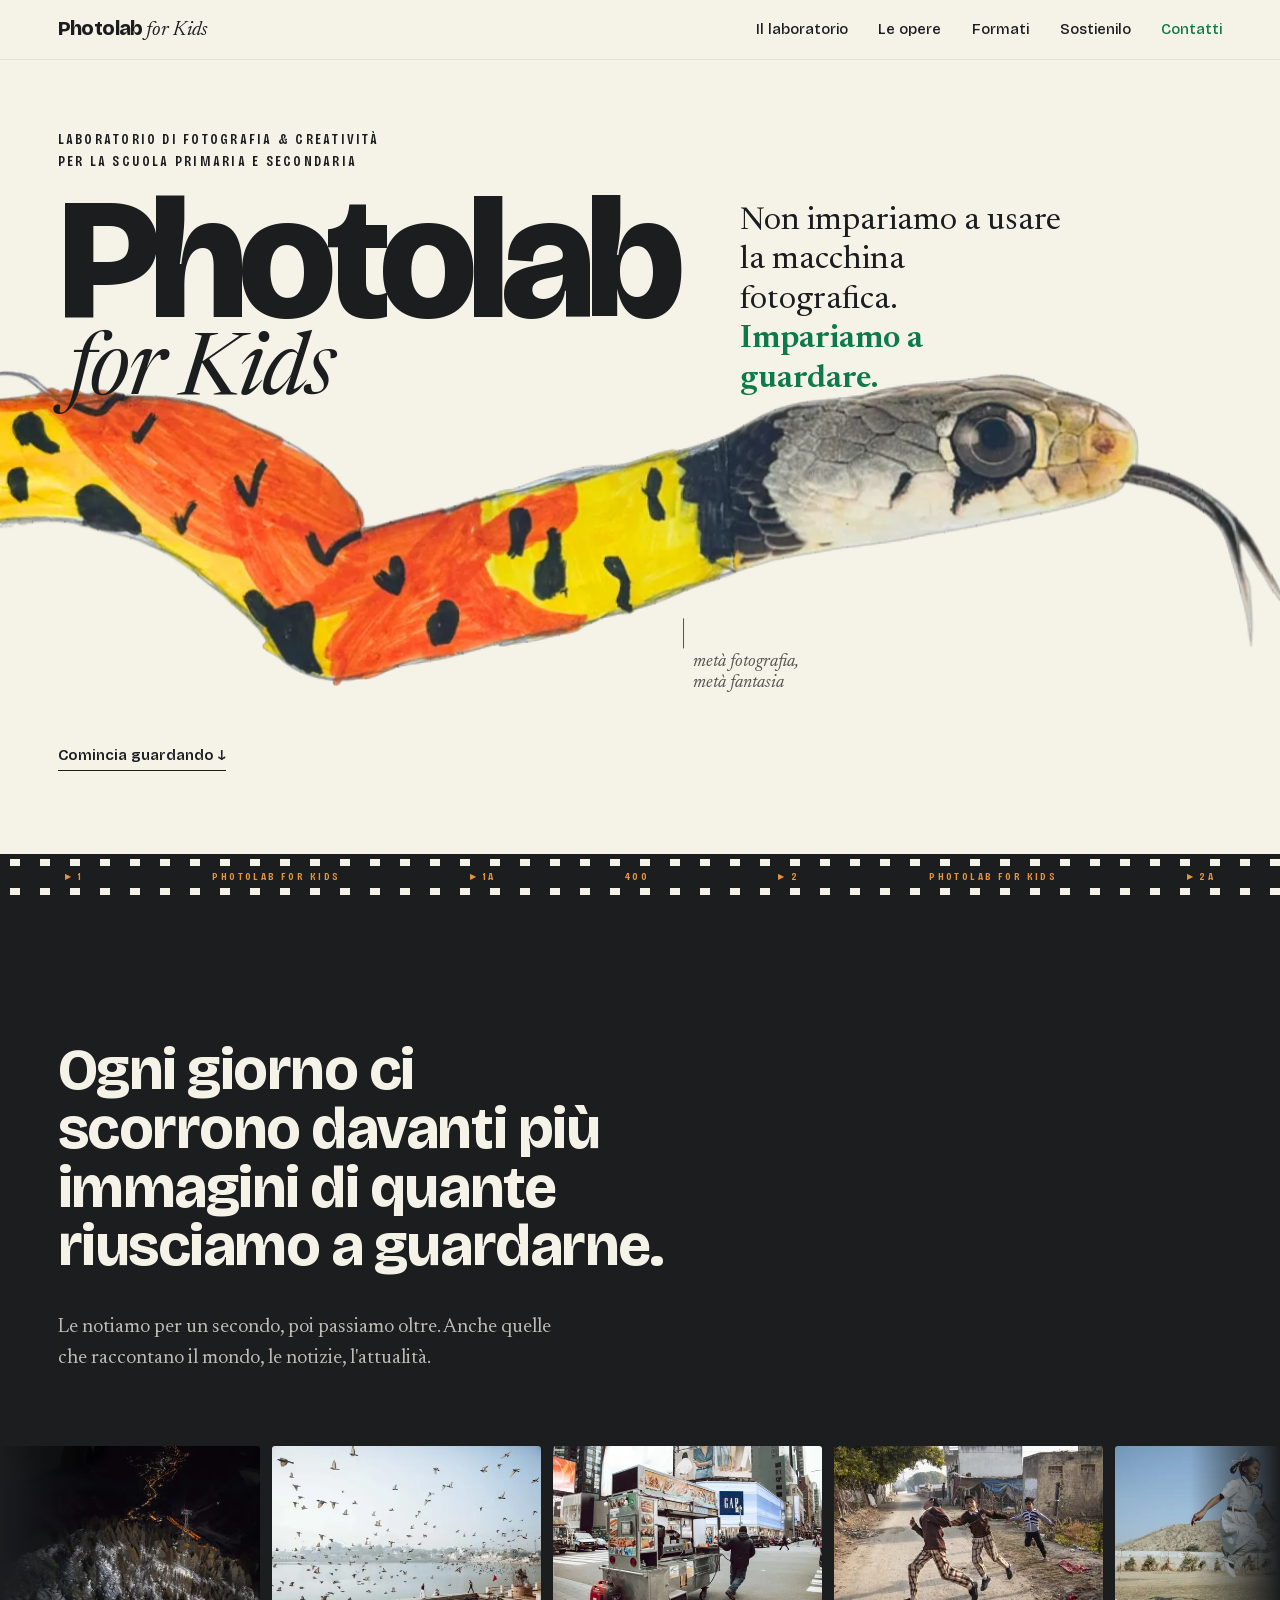
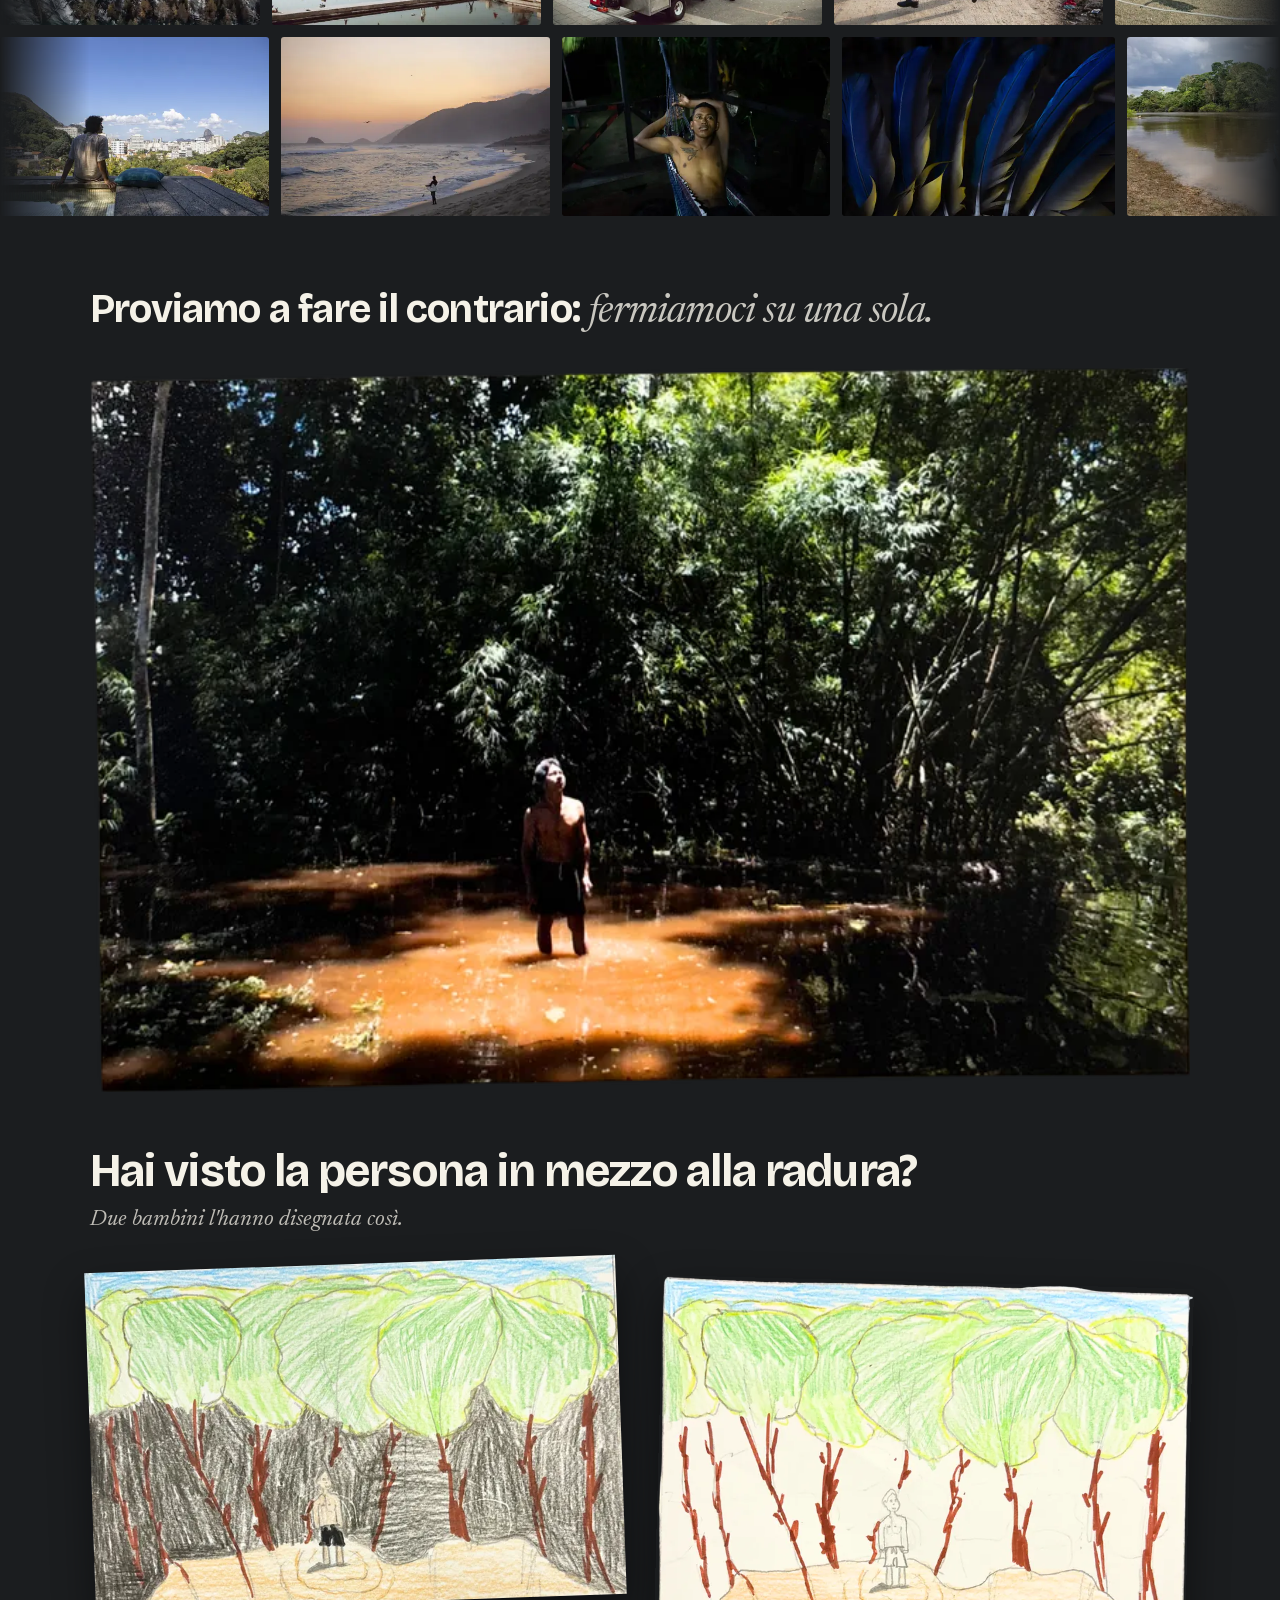
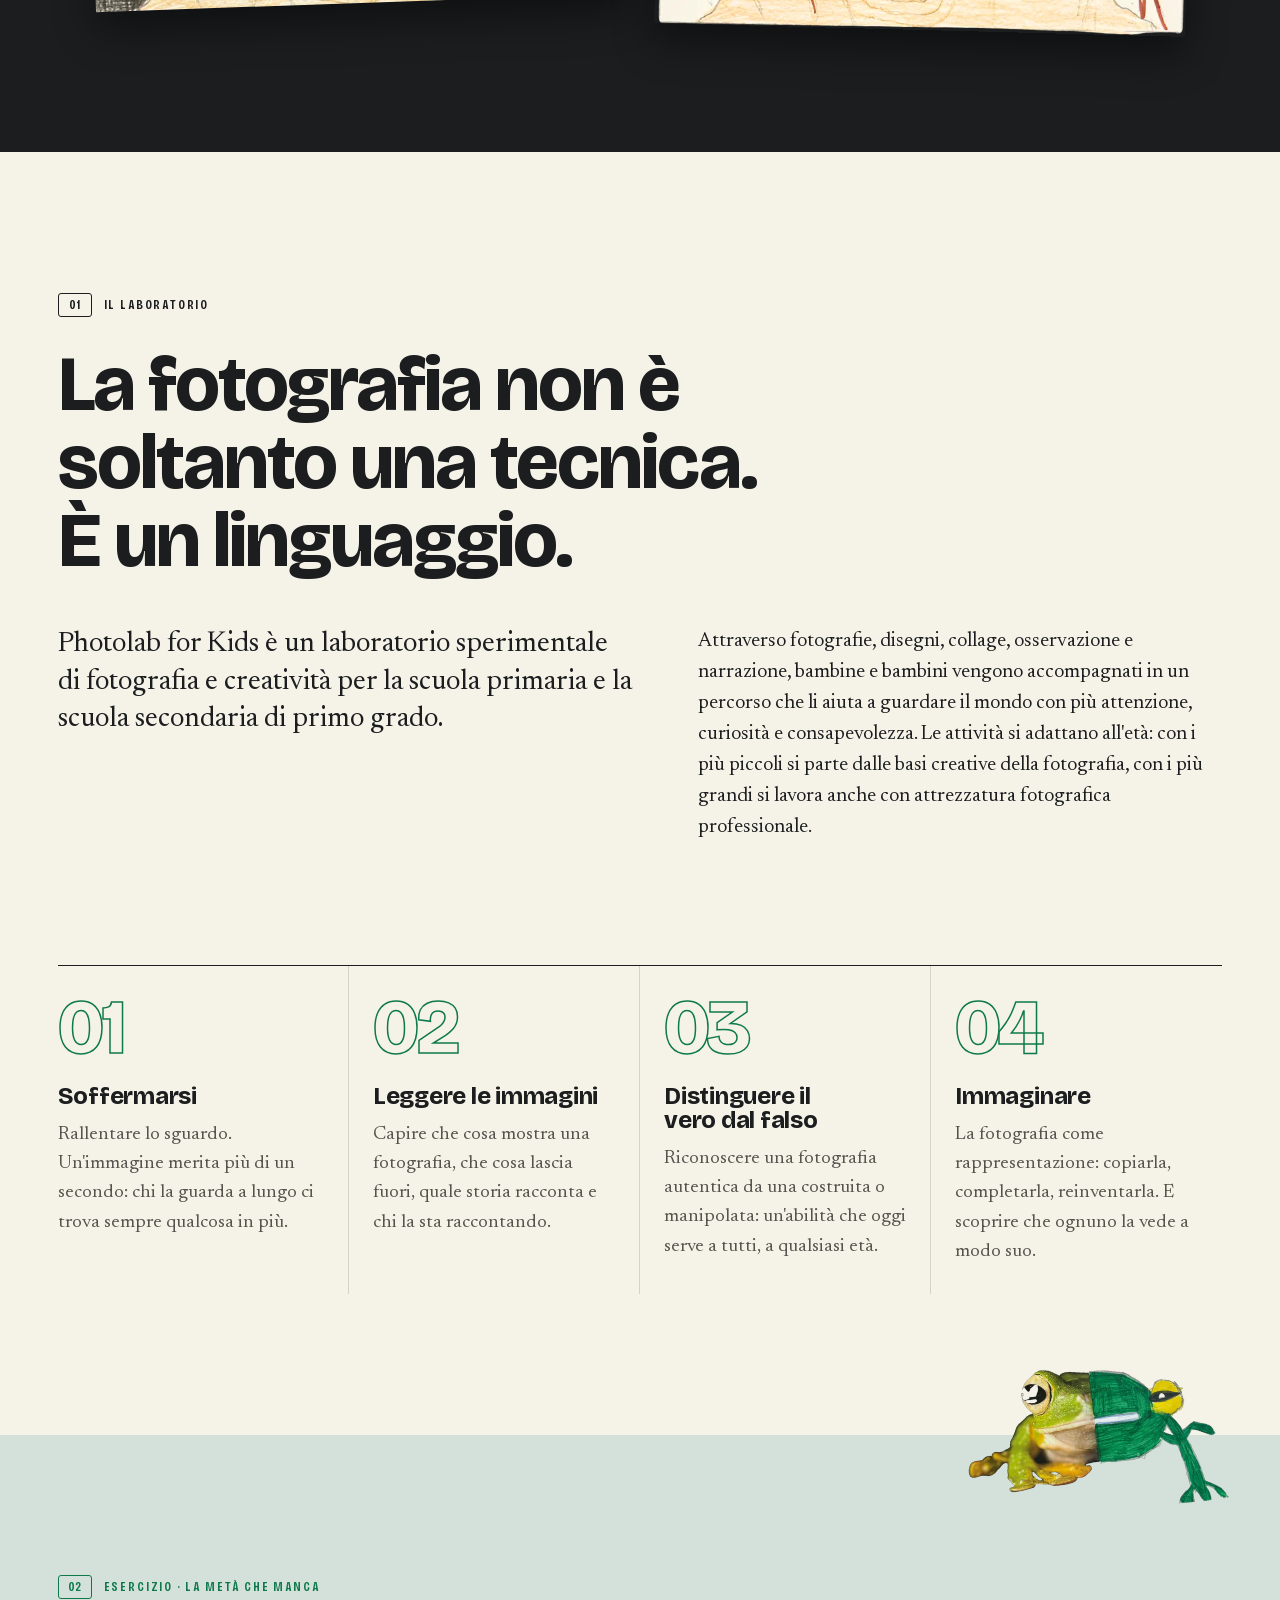
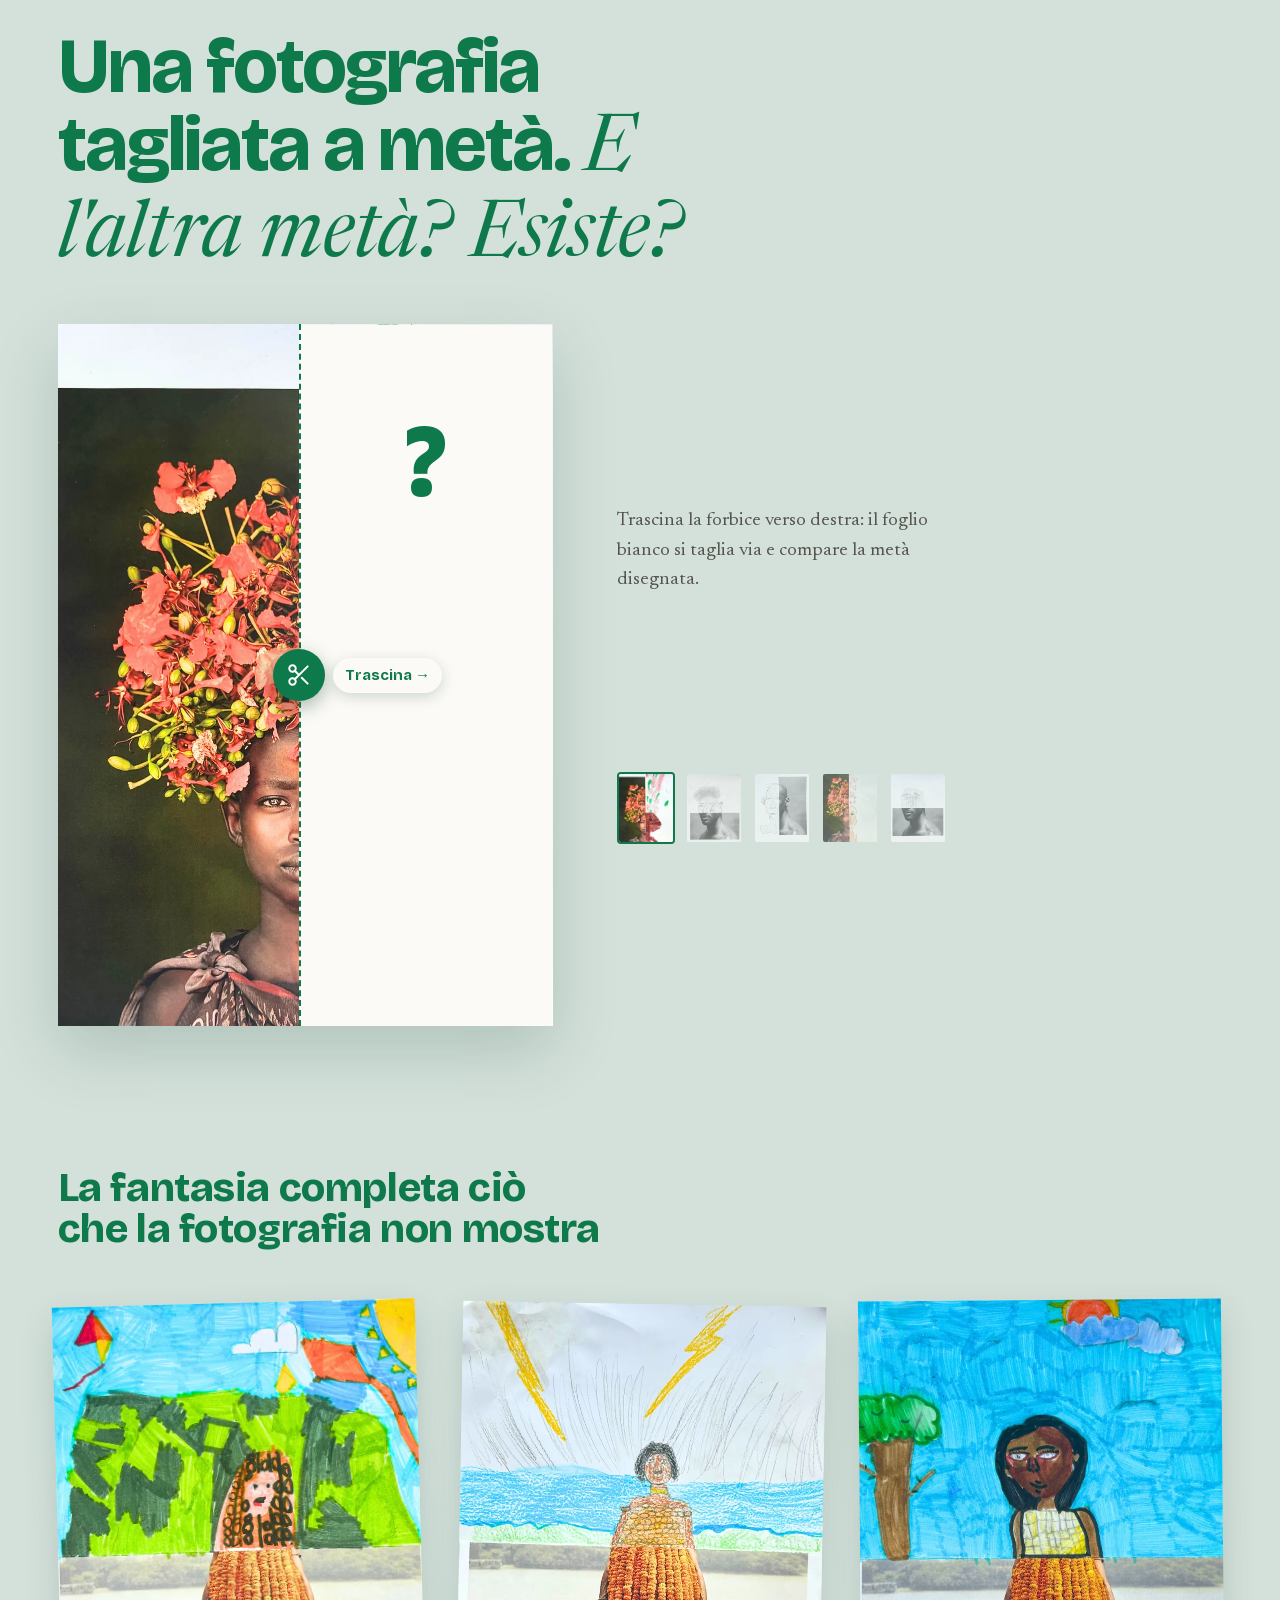
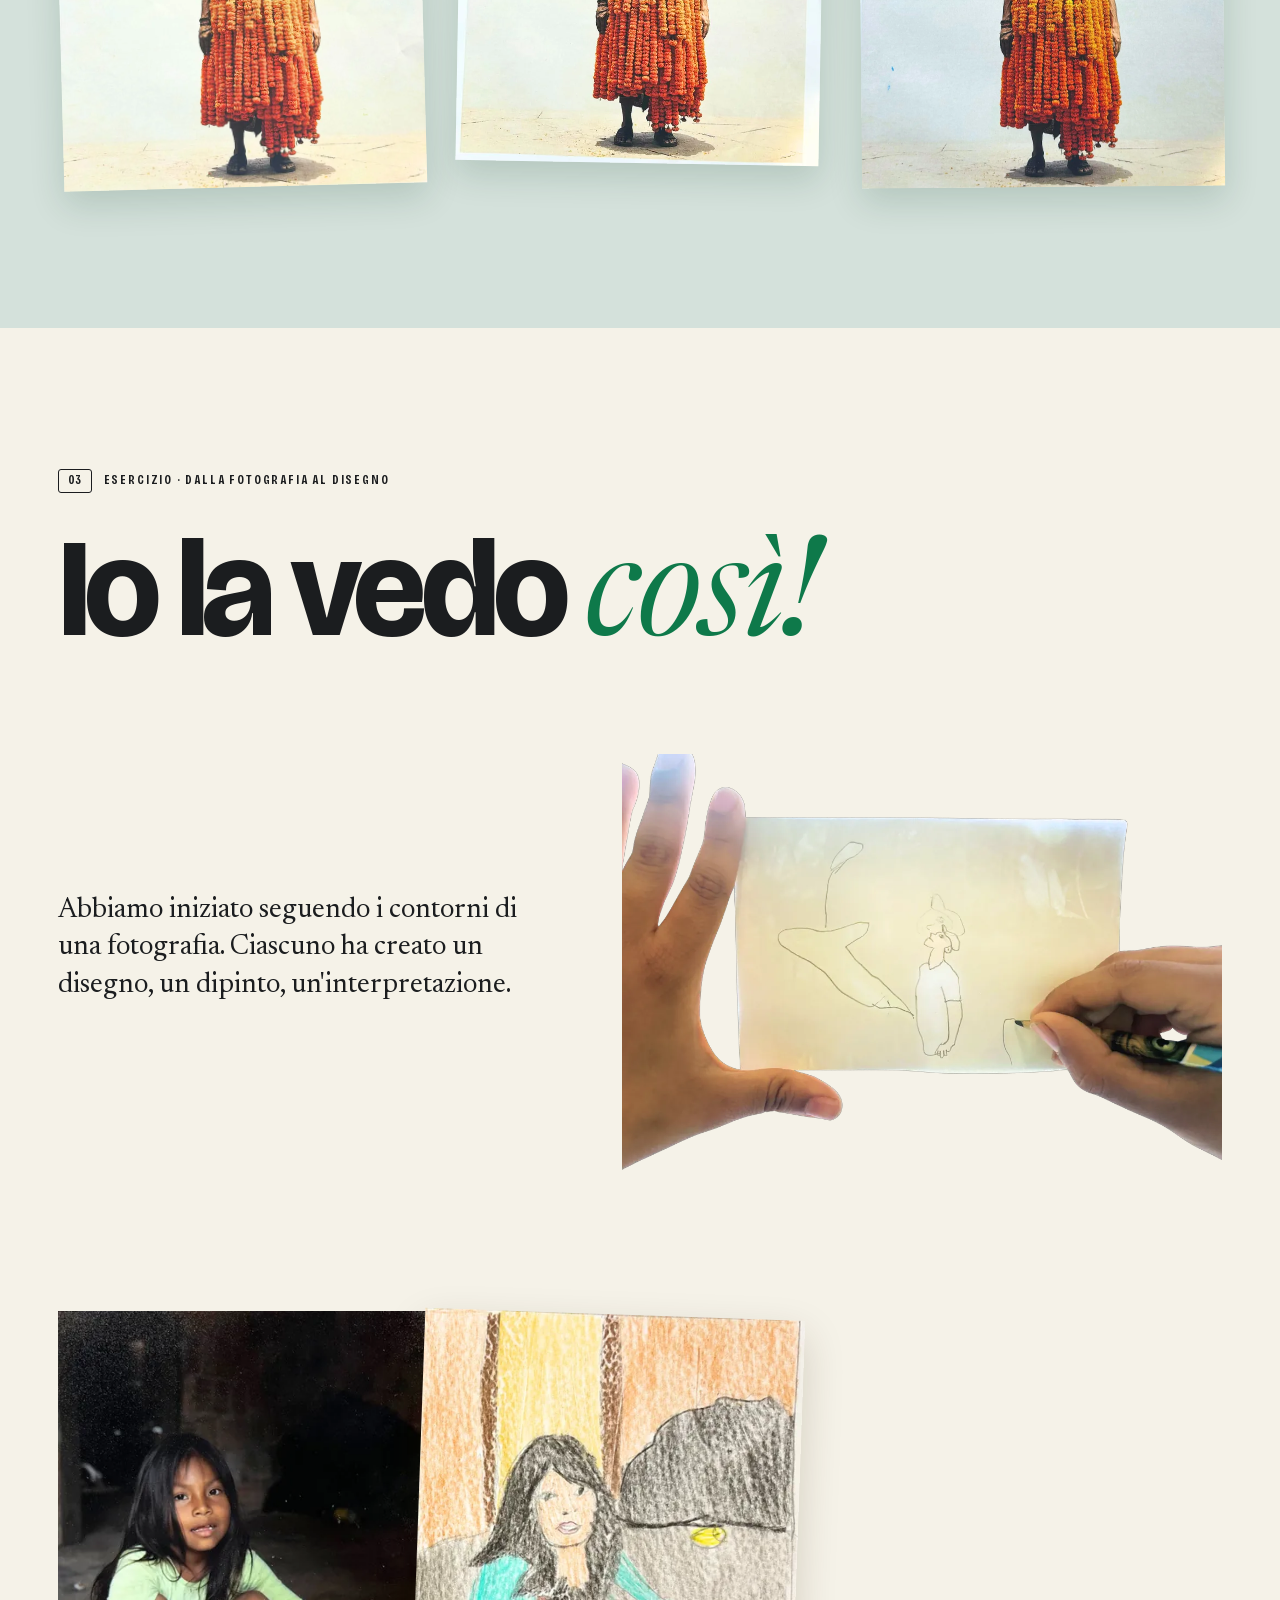
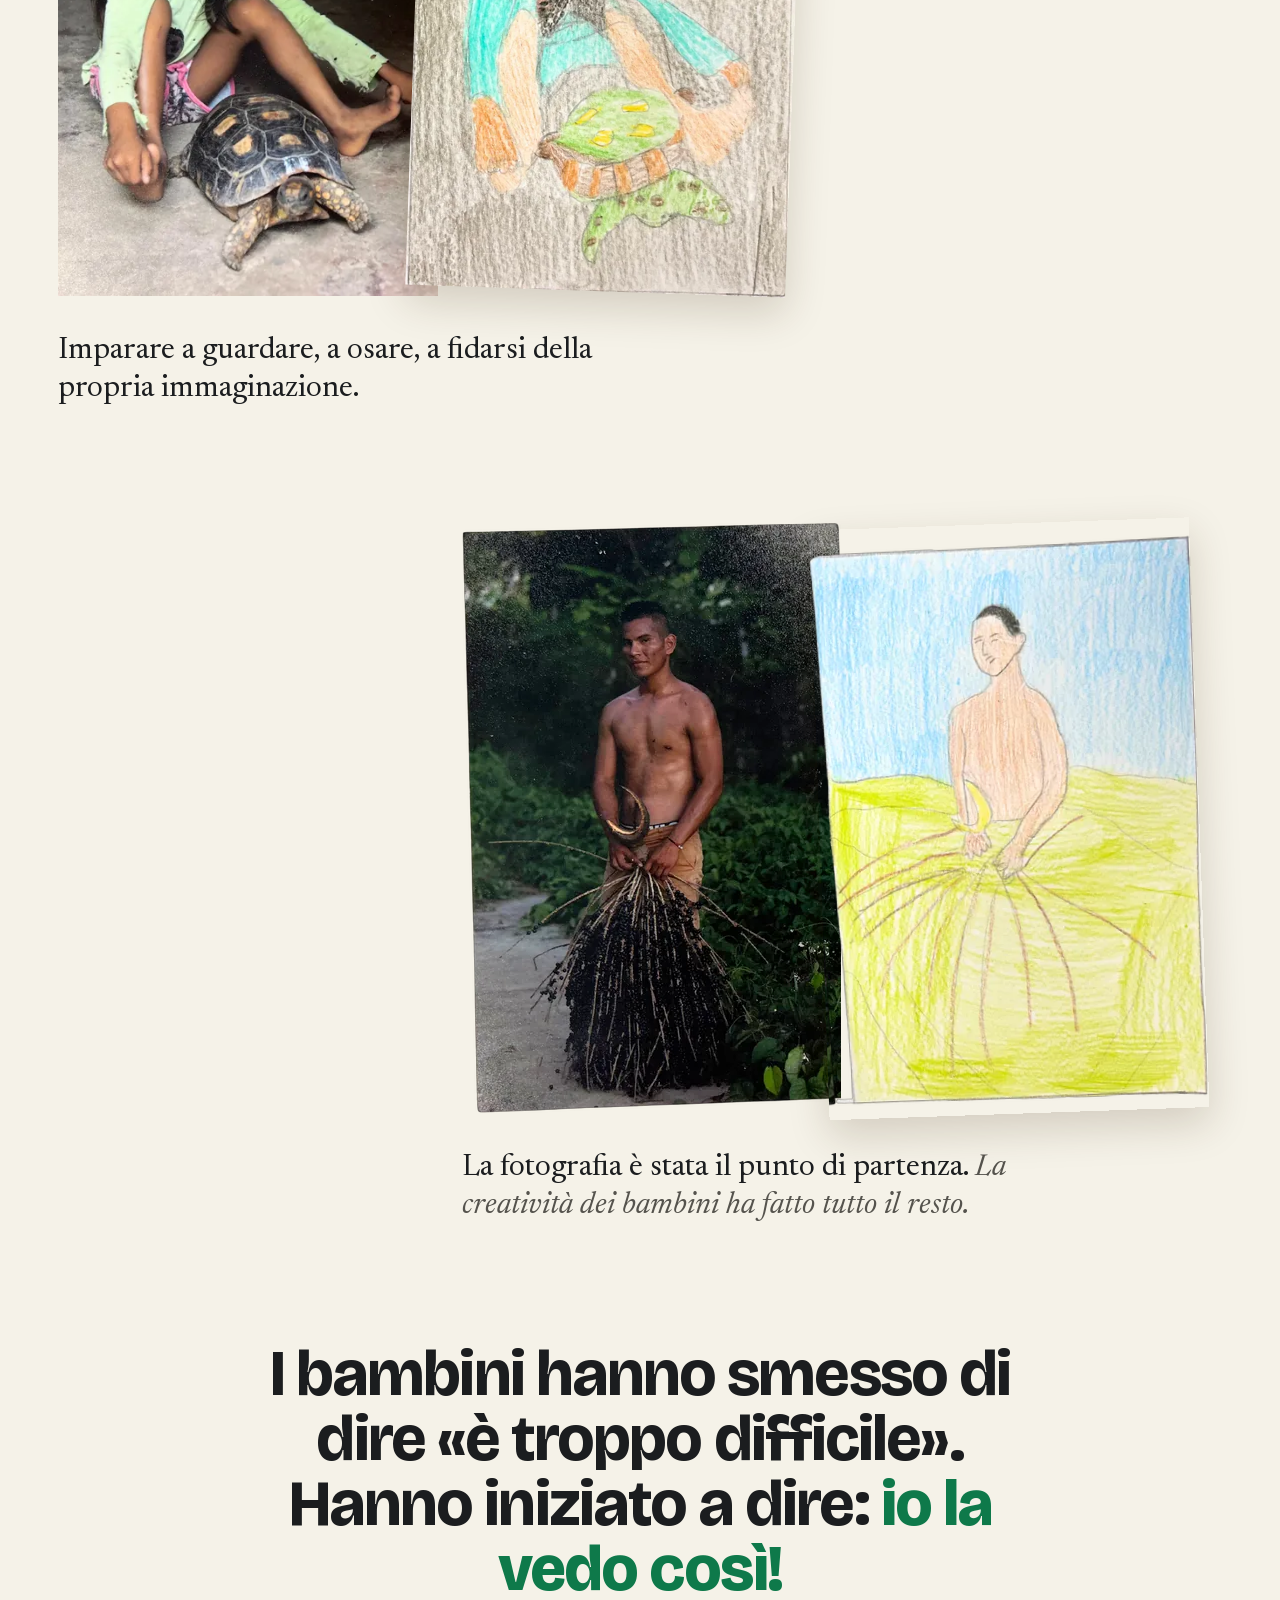
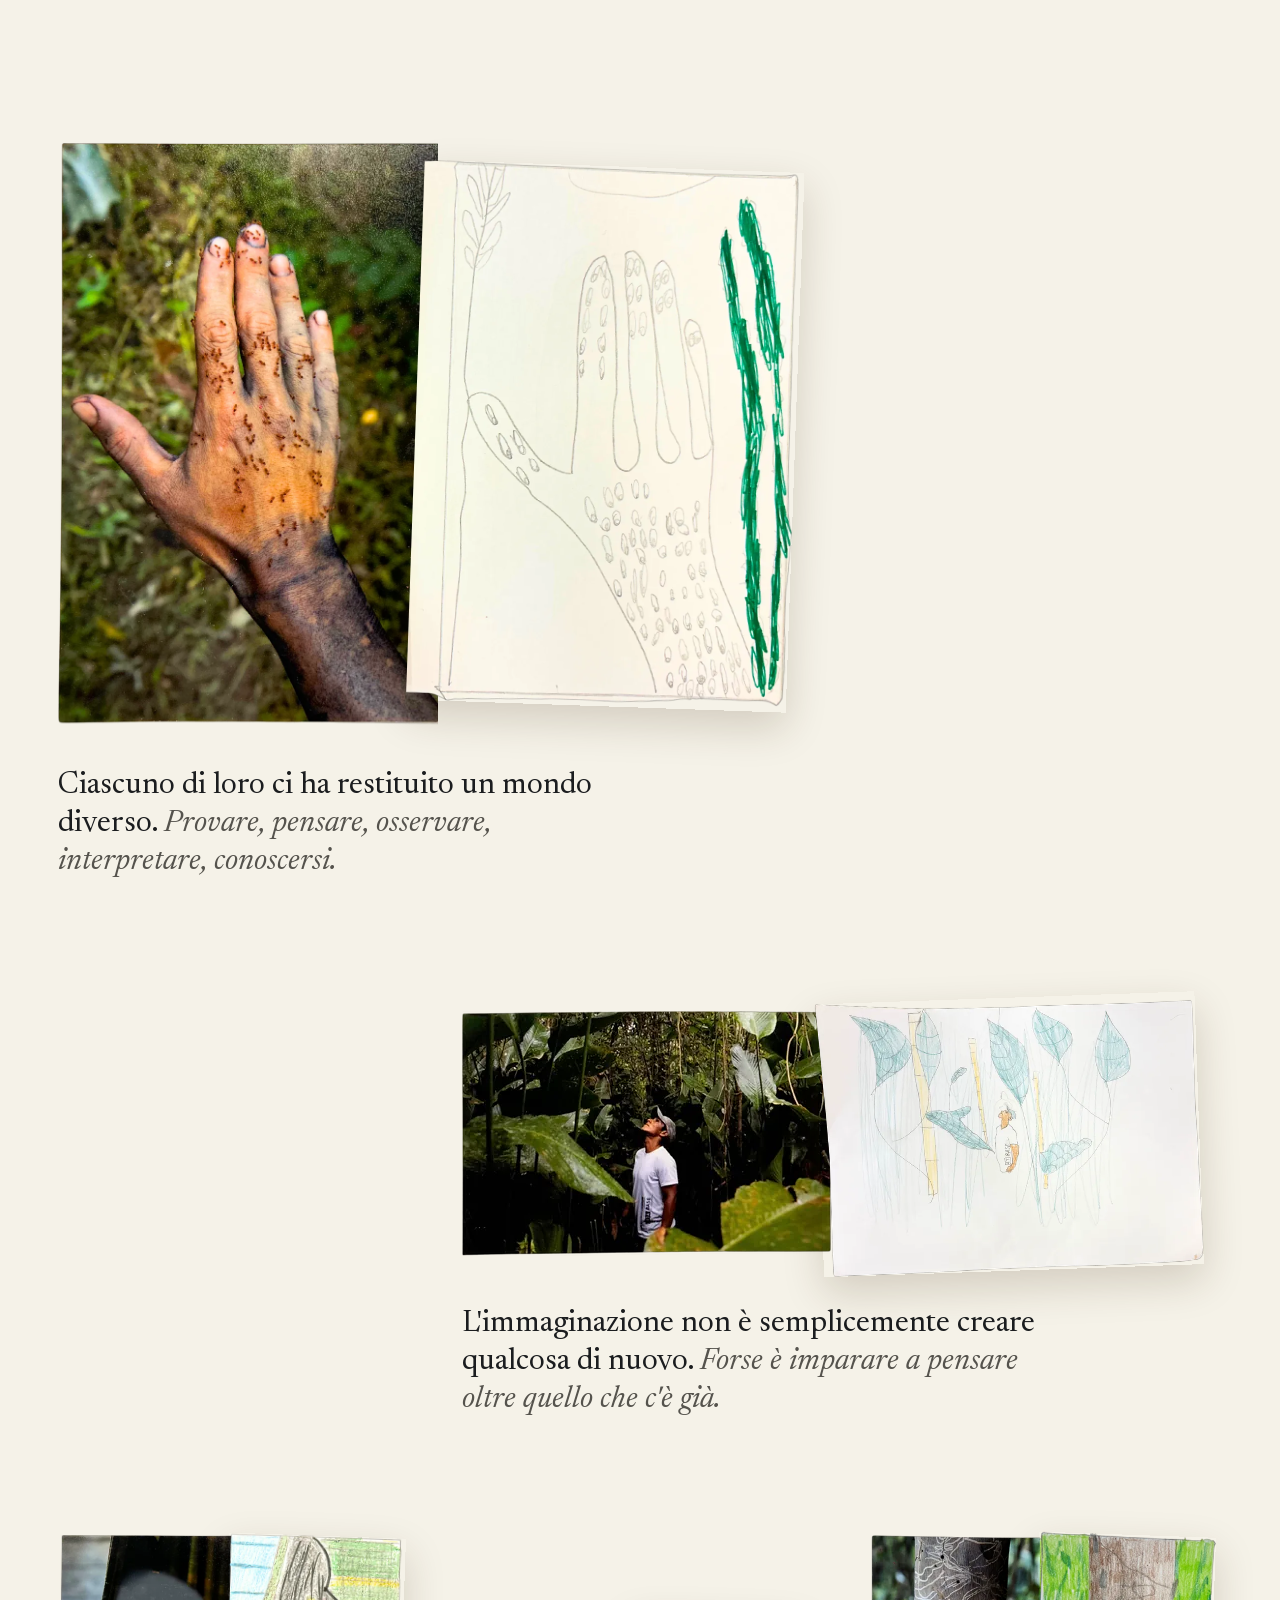
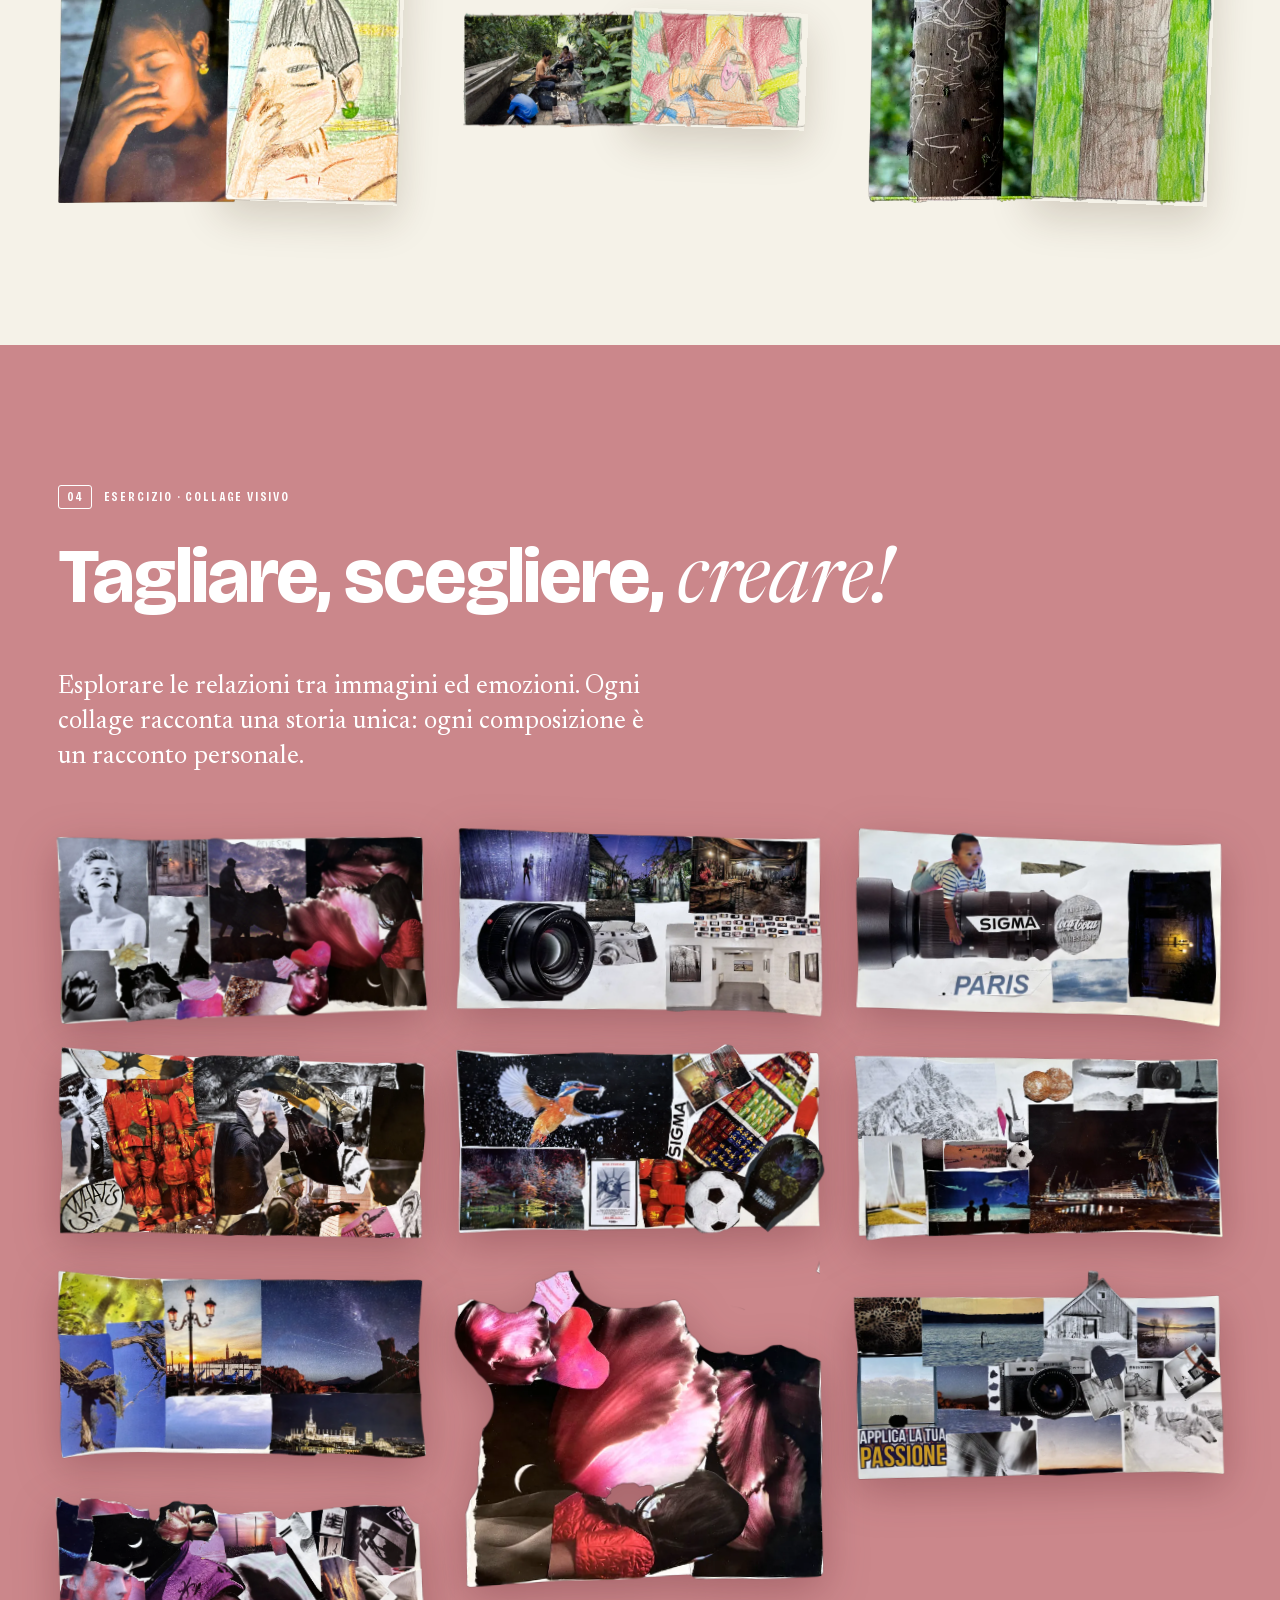
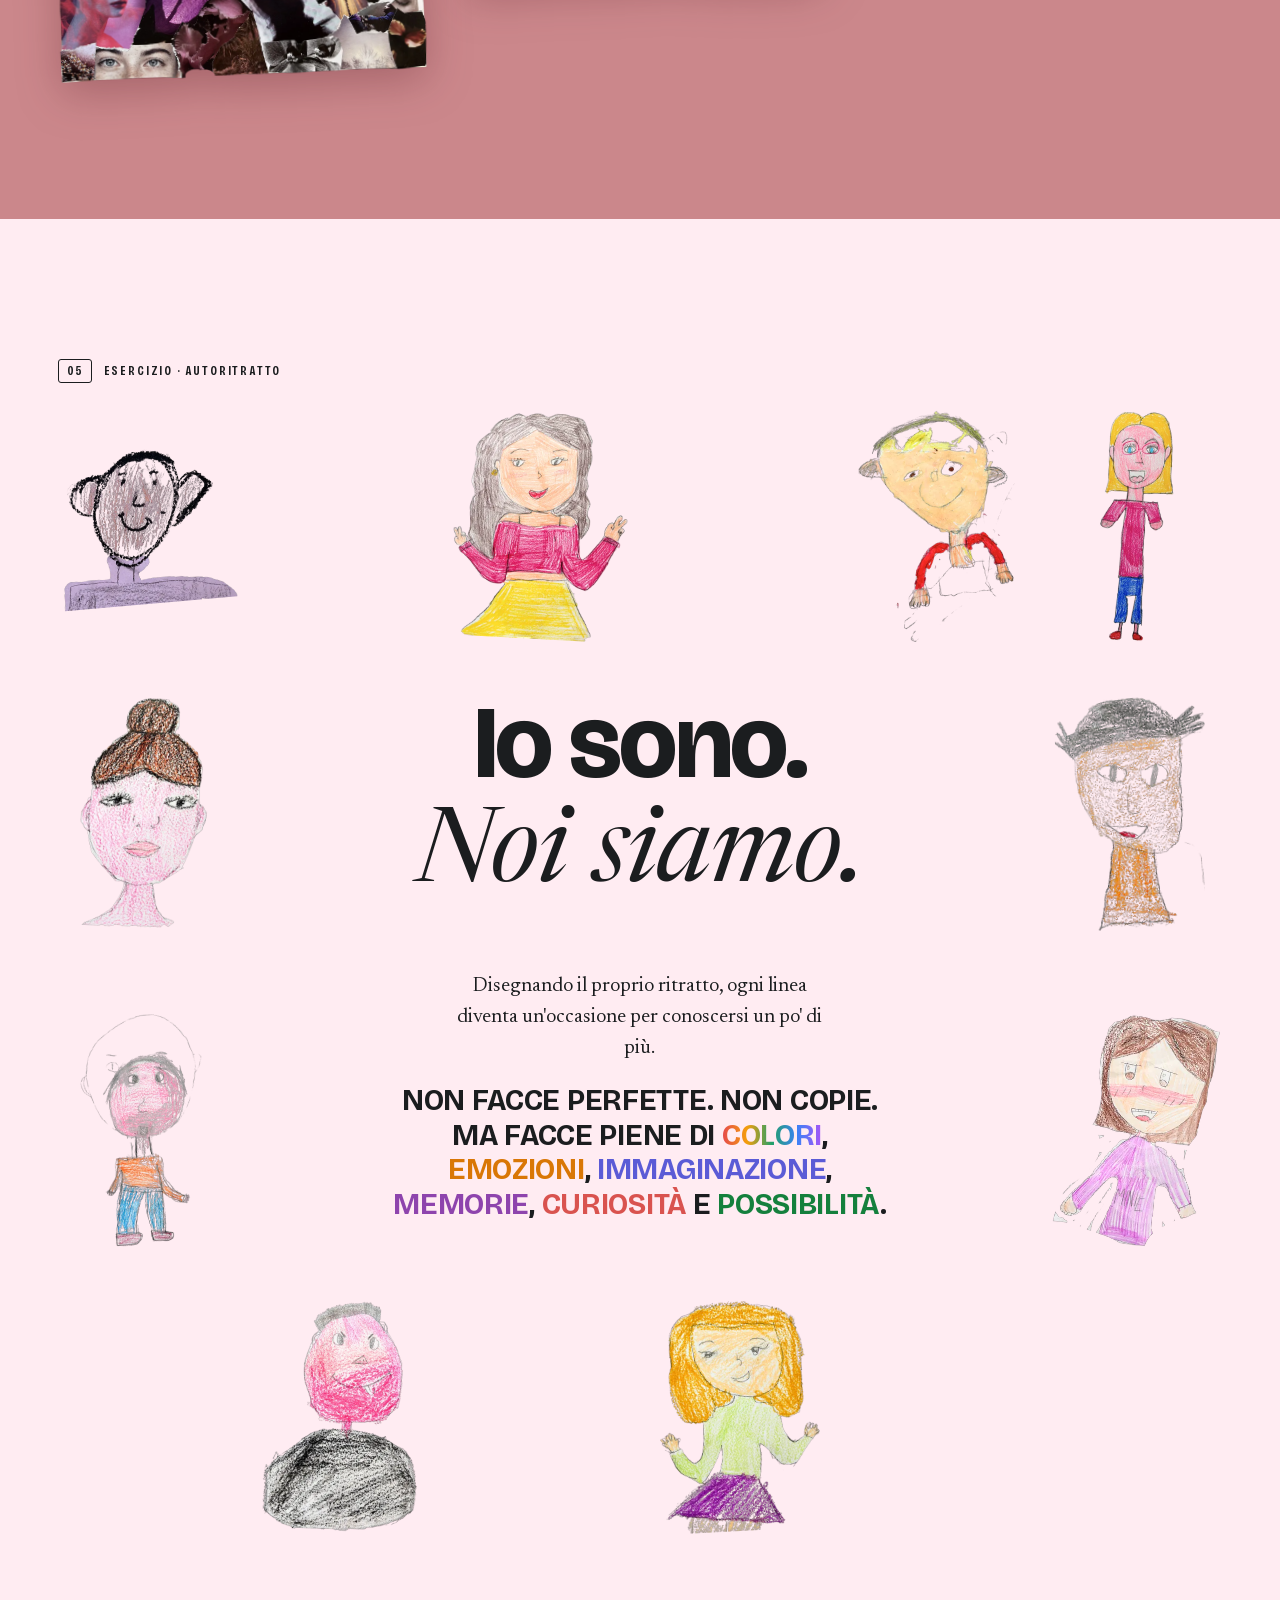
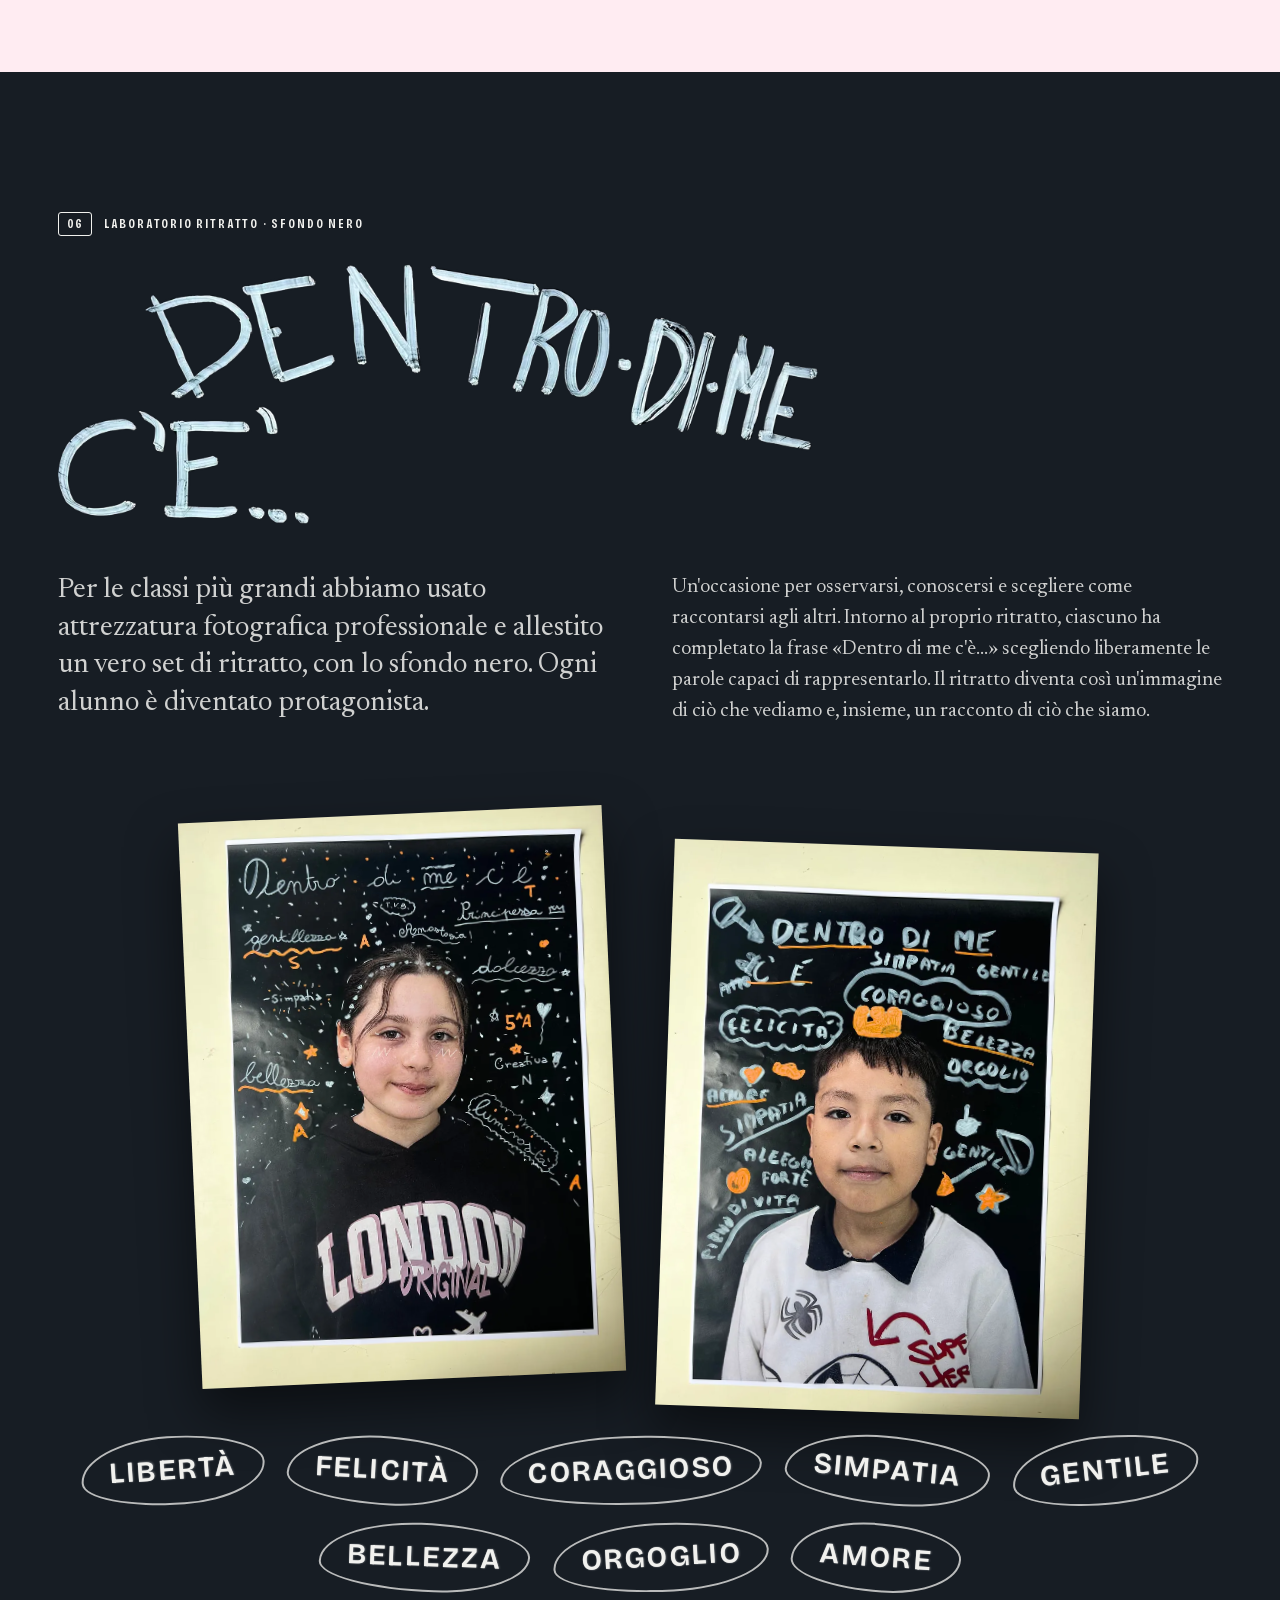
==== commit a0f9d8e5: "Forbice da scorrere col dito, flusso di foto al posto del contatore, ripasso mobile - La metà che ma" ====
--- a/docs/index.html
+++ b/docs/index.html
@@ -5,13 +5,17 @@
   <meta name="viewport" content="width=device-width, initial-scale=1">
   <title>Photolab for Kids — laboratorio di fotografia e creatività per le scuole</title>
   <meta name="description" content="Un laboratorio sperimentale di fotografia per la scuola primaria e secondaria di primo grado: non per imparare a usare la macchina fotografica, ma per imparare a guardare e a leggere le immagini. Ideato da Vittoria Lorenzetti.">
-  <!-- Anteprima: togliere noindex e robots.txt al passaggio sul dominio definitivo -->
-  <meta name="robots" content="noindex, nofollow">
+  <link rel="canonical" href="https://photolab4kids.it/">
   <meta name="theme-color" content="#f5f2e8">
   <meta property="og:title" content="Photolab for Kids">
   <meta property="og:description" content="Laboratorio di fotografia e creatività per le scuole. Imparare a guardare, una fotografia alla volta.">
   <meta property="og:type" content="website">
   <meta property="og:locale" content="it_IT">
+  <meta property="og:url" content="https://photolab4kids.it/">
+  <meta property="og:image" content="https://photolab4kids.it/assets/img/og.jpg">
+  <meta property="og:image:width" content="1200">
+  <meta property="og:image:height" content="630">
+  <meta name="twitter:card" content="summary_large_image">
   <link rel="icon" href="assets/img/favicon.svg" type="image/svg+xml">
   <link rel="preload" href="assets/fonts/bricolage-grotesque.woff2" as="font" type="font/woff2" crossorigin>
   <link rel="preload" href="assets/fonts/newsreader.woff2" as="font" type="font/woff2" crossorigin>
@@ -53,13 +57,16 @@
     <section class="guarda" id="guarda" aria-labelledby="guarda-titolo">
       <div class="guarda__testo">
         <h2 id="guarda-titolo">Ogni giorno ci scorrono davanti più immagini di quante riusciamo a guardarne.</h2>
-        <p>Le notiamo per un secondo, poi passiamo oltre. Anche quelle che raccontano il mondo, le notizie, l'attualità. Proviamo a fare il contrario.</p>
-      </div>
+        <p>Le notiamo per un secondo, poi passiamo oltre. Anche quelle che raccontano il mondo, le notizie, l'attualità.</p>
+      </div>
+      <!-- il flusso: fotografie dai reportage di Vittoria, che scorrono come in un feed -->
+      <div class="flusso" aria-hidden="true">
+        <div class="flusso__riga"><div class="flusso__nastro"><img src="assets/img/flusso-01.webp" width="494" height="340" alt="" loading="lazy" decoding="async"><img src="assets/img/flusso-02.webp" width="510" height="340" alt="" loading="lazy" decoding="async"><img src="assets/img/flusso-03.webp" width="510" height="340" alt="" loading="lazy" decoding="async"><img src="assets/img/flusso-04.webp" width="510" height="340" alt="" loading="lazy" decoding="async"><img src="assets/img/flusso-05.webp" width="506" height="340" alt="" loading="lazy" decoding="async"><img src="assets/img/flusso-06.webp" width="508" height="340" alt="" loading="lazy" decoding="async"><img src="assets/img/flusso-07.webp" width="510" height="340" alt="" loading="lazy" decoding="async"><img src="assets/img/flusso-08.webp" width="521" height="340" alt="" loading="lazy" decoding="async"><img src="assets/img/flusso-09.webp" width="510" height="340" alt="" loading="lazy" decoding="async"><img src="assets/img/flusso-10.webp" width="510" height="340" alt="" loading="lazy" decoding="async"><img src="assets/img/flusso-11.webp" width="510" height="340" alt="" loading="lazy" decoding="async"><img src="assets/img/flusso-01.webp" width="494" height="340" alt="" loading="lazy" decoding="async"><img src="assets/img/flusso-02.webp" width="510" height="340" alt="" loading="lazy" decoding="async"><img src="assets/img/flusso-03.webp" width="510" height="340" alt="" loading="lazy" decoding="async"><img src="assets/img/flusso-04.webp" width="510" height="340" alt="" loading="lazy" decoding="async"><img src="assets/img/flusso-05.webp" width="506" height="340" alt="" loading="lazy" decoding="async"><img src="assets/img/flusso-06.webp" width="508" height="340" alt="" loading="lazy" decoding="async"><img src="assets/img/flusso-07.webp" width="510" height="340" alt="" loading="lazy" decoding="async"><img src="assets/img/flusso-08.webp" width="521" height="340" alt="" loading="lazy" decoding="async"><img src="assets/img/flusso-09.webp" width="510" height="340" alt="" loading="lazy" decoding="async"><img src="assets/img/flusso-10.webp" width="510" height="340" alt="" loading="lazy" decoding="async"><img src="assets/img/flusso-11.webp" width="510" height="340" alt="" loading="lazy" decoding="async"></div></div>
+        <div class="flusso__riga flusso__riga--inversa"><div class="flusso__nastro"><img src="assets/img/flusso-12.webp" width="510" height="340" alt="" loading="lazy" decoding="async"><img src="assets/img/flusso-13.webp" width="510" height="340" alt="" loading="lazy" decoding="async"><img src="assets/img/flusso-14.webp" width="510" height="340" alt="" loading="lazy" decoding="async"><img src="assets/img/flusso-15.webp" width="518" height="340" alt="" loading="lazy" decoding="async"><img src="assets/img/flusso-16.webp" width="510" height="340" alt="" loading="lazy" decoding="async"><img src="assets/img/flusso-17.webp" width="510" height="340" alt="" loading="lazy" decoding="async"><img src="assets/img/flusso-18.webp" width="510" height="340" alt="" loading="lazy" decoding="async"><img src="assets/img/flusso-19.webp" width="510" height="340" alt="" loading="lazy" decoding="async"><img src="assets/img/flusso-20.webp" width="510" height="340" alt="" loading="lazy" decoding="async"><img src="assets/img/flusso-21.webp" width="510" height="340" alt="" loading="lazy" decoding="async"><img src="assets/img/flusso-22.webp" width="510" height="340" alt="" loading="lazy" decoding="async"><img src="assets/img/flusso-12.webp" width="510" height="340" alt="" loading="lazy" decoding="async"><img src="assets/img/flusso-13.webp" width="510" height="340" alt="" loading="lazy" decoding="async"><img src="assets/img/flusso-14.webp" width="510" height="340" alt="" loading="lazy" decoding="async"><img src="assets/img/flusso-15.webp" width="518" height="340" alt="" loading="lazy" decoding="async"><img src="assets/img/flusso-16.webp" width="510" height="340" alt="" loading="lazy" decoding="async"><img src="assets/img/flusso-17.webp" width="510" height="340" alt="" loading="lazy" decoding="async"><img src="assets/img/flusso-18.webp" width="510" height="340" alt="" loading="lazy" decoding="async"><img src="assets/img/flusso-19.webp" width="510" height="340" alt="" loading="lazy" decoding="async"><img src="assets/img/flusso-20.webp" width="510" height="340" alt="" loading="lazy" decoding="async"><img src="assets/img/flusso-21.webp" width="510" height="340" alt="" loading="lazy" decoding="async"><img src="assets/img/flusso-22.webp" width="510" height="340" alt="" loading="lazy" decoding="async"></div></div>
+      </div>
+      <p class="guarda__ponte">Proviamo a fare il contrario: <em>fermiamoci su una sola.</em></p>
       <figure class="guarda__foto" data-sguardo>
         <img src="assets/img/sentiero-foto.webp" width="779" height="513" loading="lazy" alt="Una foresta fitta; in fondo a una radura di terra rossa, piccola, c'è una persona in piedi.">
-        <figcaption class="guarda__contatore">
-          <span data-sguardo-testo>Guarda questa fotografia</span>
-        </figcaption>
       </figure>
       <div class="guarda__domanda" data-sguardo-domanda>
         <p>Hai visto la persona in mezzo alla radura?</p>
@@ -116,10 +123,15 @@
           <figure class="meta__opera" data-meta data-lato="destra" style="--taglio: 48.8%">
             <img data-meta-img src="assets/img/meta-fiori-1.webp" width="987" height="1400" alt="Metà sinistra: fotografia di una ragazza con una corona di fiori rossi. Metà destra: la stessa figura completata a pennarello da un bambino.">
             <div class="meta__velo" aria-hidden="true"><span>?</span></div>
+            <div class="meta__linea" aria-hidden="true"></div>
+            <div class="meta__maniglia" aria-hidden="true">
+              <span class="meta__suggerimento"><span class="solo-tocco">Scorri</span><span class="solo-mouse">Trascina</span> →</span>
+            </div>
           </figure>
           <div class="meta__comandi">
-            <label class="meta__etichetta" for="meta-cursore">Trascina per scoprire l'altra metà</label>
-            <input class="meta__cursore" id="meta-cursore" type="range" min="0" max="100" value="0" data-meta-cursore>
+            <label class="sr" for="meta-cursore">Scopri l'altra metà</label>
+            <input class="meta__cursore sr" id="meta-cursore" type="range" min="0" max="100" value="0" data-meta-cursore>
+            <p class="meta__istruzioni"><span class="solo-tocco">Scorri verso destra sulla foto</span><span class="solo-mouse">Trascina la forbice verso destra</span>: il foglio bianco si taglia via e compare la metà disegnata.</p>
             <p class="meta__risposta" data-meta-risposta>Esiste. <em>Nella fantasia dei bambini.</em></p>
             <div class="meta__scelta" role="group" aria-label="Scegli un'altra opera">
               <button type="button" aria-pressed="true" data-src="assets/img/meta-fiori-1.webp" data-w="987" data-h="1400" data-lato="destra" data-taglio="48.8" data-alt="Metà sinistra: fotografia di una ragazza con una corona di fiori rossi. Metà destra: la stessa figura completata a pennarello da un bambino."><img src="assets/img/meta-fiori-1.webp" alt="" loading="lazy"><span class="sr">Opera 1</span></button>
--- a/docs/assets/css/stile.css
+++ b/docs/assets/css/stile.css
@@ -124,8 +124,9 @@
   letter-spacing: 0.04em;
 }
 
-/* Da completare: evidenziatore, per ritrovarli a colpo d'occhio */
-.da-completare {
+/* Da completare: evidenziatore, visibile solo in bozza (in locale o con ?bozza nell'indirizzo) */
+.da-completare { display: none; }
+.bozza .da-completare {
   display: inline-block;
   font-family: var(--grotesk);
   font-size: 13px;
@@ -136,7 +137,7 @@
   padding: 3px 8px;
   border-radius: 2px;
 }
-.da-completare::before { content: "✎ "; }
+.bozza .da-completare::before { content: "✎ "; }
 
 .segnaposto {
   border: 2px dashed currentColor;
@@ -292,6 +293,10 @@
   .copertina__frase { order: 2; margin-top: 8px; }
   .copertina__serpente { margin-top: 12px; }
 }
+@media (max-width: 420px) {
+  /* «Photolab» è largo circa 3,9 volte il corpo: così sta nello schermo anche sotto i 360 px */
+  .copertina__titolo { font-size: min(72px, calc((100vw - 40px) / 4.1)); }
+}
 .copertina__frase strong { font-weight: 600; color: var(--verde); }
 .copertina__giu {
   justify-self: start;
@@ -339,20 +344,39 @@
   margin: 0 auto;
 }
 .guarda__foto img { width: 100%; }
-.guarda__contatore {
-  position: absolute; left: 16px; bottom: 16px;
-  font-family: var(--grotesk);
-  font-size: 14px;
-  font-weight: 500;
-  font-variant-numeric: tabular-nums;
-  background: rgb(27 29 31 / 0.8);
-  padding: 8px 14px;
-  border-radius: 999px;
-}
-.guarda__contatore::before {
-  content: ""; display: inline-block; width: 8px; height: 8px; margin-right: 10px; vertical-align: 1px;
-  border-radius: 50%; background: #e5484d;
-}
+/* Il flusso: due nastri di fotografie che scorrono in direzioni opposte, come un feed */
+.flusso {
+  display: grid;
+  gap: 12px;
+  margin: clamp(40px, 6vw, 72px) calc(var(--margine) * -1);
+  overflow: hidden;
+  -webkit-mask-image: linear-gradient(90deg, transparent, #000 7%, #000 93%, transparent);
+  mask-image: linear-gradient(90deg, transparent, #000 7%, #000 93%, transparent);
+}
+.flusso__nastro { display: flex; width: max-content; animation: scorri 55s linear infinite; }
+.flusso__riga--inversa .flusso__nastro { animation-duration: 70s; animation-direction: reverse; }
+.flusso img {
+  flex: none;
+  height: clamp(96px, 14vw, 180px);
+  width: auto;
+  margin-right: 12px; /* margine e non gap: così metà nastro è esattamente un giro */
+  border-radius: 3px;
+}
+@keyframes scorri { to { transform: translateX(-50%); } }
+@media (prefers-reduced-motion: reduce) {
+  .flusso__nastro { animation: none; }
+  .flusso__riga { overflow-x: auto; }
+}
+.guarda__ponte {
+  max-width: 1100px;
+  margin: 0 auto 32px;
+  font-family: var(--grotesk);
+  font-weight: 700;
+  font-size: clamp(24px, 1.2rem + 1.6vw, 44px);
+  line-height: 1.1;
+  letter-spacing: -0.02em;
+}
+.guarda__ponte em { font-family: var(--serif); font-weight: 400; color: rgb(245 242 232 / 0.8); }
 .guarda__domanda {
   max-width: 1100px;
   margin: 56px auto 32px;
@@ -421,8 +445,17 @@
 }
 @media (max-width: 560px) {
   .obiettivi { grid-template-columns: 1fr; }
-  .obiettivi li, .obiettivi li + li { padding: 24px 0 4px; border-right: 0; }
+  /* su telefono il numero va a sinistra del testo: la lista resta corta */
+  .obiettivi li, .obiettivi li + li {
+    display: grid;
+    grid-template-columns: 64px 1fr;
+    column-gap: 14px;
+    padding: 20px 0 4px;
+    border-right: 0;
+  }
   .obiettivi li + li { border-top: 1px solid rgb(27 29 31 / 0.15); }
+  .obiettivi__n { grid-row: span 2; font-size: 52px; margin: 0; }
+  .obiettivi h3 { align-self: end; margin-bottom: 6px; }
 }
 
 /* ——— Capitoli ——— */
@@ -468,55 +501,83 @@
   margin: 0;
   width: fit-content;
   box-shadow: 0 24px 60px rgb(14 60 40 / 0.18);
-  cursor: pointer;
-}
-.meta__opera img { max-height: min(78vh, 720px); width: auto; }
-.meta__velo { display: none; }
+  cursor: grab;
+  touch-action: pan-y; /* lo scorrimento verticale resta alla pagina, quello orizzontale apre la foto */
+  -webkit-user-select: none;
+  user-select: none;
+}
+.meta__opera.trascina { cursor: grabbing; }
+.meta__opera img { max-height: min(78vh, 720px); width: auto; pointer-events: none; }
+/* il foglio che copre la metà disegnata: geometria per ogni tipo di taglio */
+[data-lato="destra"] { --velo-x: var(--taglio); --velo-w: calc(100% - var(--taglio)); --velo-y: 0%; --velo-h: 100%; }
+[data-lato="sinistra"] { --velo-x: 0%; --velo-w: var(--taglio); --velo-y: 0%; --velo-h: 100%; }
+[data-lato="sopra"] { --velo-x: 0%; --velo-w: 100%; --velo-y: 0%; --velo-h: var(--taglio); }
+.meta__velo, .meta__linea, .meta__maniglia { display: none; }
 .js .meta__velo {
+  display: grid; place-items: start center;
+  padding-top: 12%;
+  position: absolute;
+  left: var(--velo-x); width: var(--velo-w); top: var(--velo-y); height: var(--velo-h);
+  background: var(--carta-chiara);
+  color: var(--verde);
+  font-family: var(--grotesk);
+  font-weight: 800;
+  font-size: clamp(56px, 8vw, 120px);
+  clip-path: inset(0 0 0 calc(var(--svela) * 1%));
+}
+.js .meta__linea {
+  display: block;
+  position: absolute;
+  top: var(--velo-y); height: var(--velo-h);
+  left: calc(var(--velo-x) + var(--velo-w) * var(--svela) / 100);
+  border-left: 2px dashed var(--verde);
+  opacity: calc(1 - var(--svela) / 100);
+}
+.js .meta__maniglia {
   display: grid; place-items: center;
   position: absolute;
+  left: clamp(26px, var(--velo-x) + var(--velo-w) * var(--svela) / 100, 100% - 26px);
+  top: calc(var(--velo-y) + var(--velo-h) / 2);
+  width: 52px; height: 52px;
+  margin: -26px 0 0 -26px;
+  border-radius: 50%;
+  background: var(--verde) url("data:image/svg+xml,%3Csvg xmlns='http://www.w3.org/2000/svg' viewBox='0 0 24 24' fill='none' stroke='%23fff' stroke-width='1.8' stroke-linecap='round'%3E%3Ccircle cx='6' cy='6' r='3'/%3E%3Ccircle cx='6' cy='18' r='3'/%3E%3Cpath d='M20 4 8.1 15.9M14.5 14.5 20 20M8.1 8.1 12 12'/%3E%3C/svg%3E") center / 26px no-repeat;
+  box-shadow: 0 6px 18px rgb(14 60 40 / 0.35);
+  opacity: calc(1 - var(--svela) / 120);
+  pointer-events: none;
+}
+.js .meta__opera.anima { transition: --svela 1.1s cubic-bezier(0.3, 0.6, 0.2, 1); }
+.meta__suggerimento {
+  position: absolute;
+  left: 60px;
+  white-space: nowrap;
+  font-family: var(--grotesk);
+  font-weight: 700;
+  font-size: 15px;
+  color: var(--verde);
   background: var(--carta-chiara);
-  color: var(--verde);
-  font-family: var(--grotesk);
-  font-weight: 800;
-  font-size: clamp(64px, 8vw, 120px);
-}
-.js .meta__opera.anima { transition: --svela 1.1s cubic-bezier(0.3, 0.6, 0.2, 1); }
-.js [data-lato="destra"] .meta__velo {
-  inset: 0 0 0 var(--taglio);
-  border-left: 2px dashed var(--verde);
-  clip-path: inset(0 0 0 calc(var(--svela) * 1%));
-}
-.js [data-lato="sinistra"] .meta__velo {
-  inset: 0 calc(100% - var(--taglio)) 0 0;
-  border-right: 2px dashed var(--verde);
-  clip-path: inset(0 calc(var(--svela) * 1%) 0 0);
-}
-.js [data-lato="sopra"] .meta__velo {
-  inset: 0 0 calc(100% - var(--taglio)) 0;
-  border-bottom: 2px dashed var(--verde);
-  clip-path: inset(0 0 calc(var(--svela) * 1%) 0);
+  padding: 6px 12px;
+  border-radius: 999px;
+  box-shadow: 0 4px 14px rgb(14 60 40 / 0.18);
+}
+/* finché nessuno l'ha toccata, la forbice accenna lo scorrimento */
+@media (prefers-reduced-motion: no-preference) {
+  .meta__opera:not(.toccata) .meta__maniglia { animation: accenna 2.4s ease-in-out infinite; }
+  @keyframes accenna {
+    0%, 55%, 100% { transform: translateX(0); }
+    25% { transform: translateX(22px); }
+  }
+}
+.meta__opera.toccata .meta__suggerimento { display: none; }
+.meta:has(.meta__cursore:focus-visible) .meta__maniglia { outline: 3px solid var(--inchiostro); outline-offset: 3px; }
+.solo-tocco { display: none; }
+@media (hover: none) and (pointer: coarse) {
+  .solo-tocco { display: inline; }
+  .solo-mouse { display: none; }
 }
 .meta__comandi { display: none; }
 .js .meta__comandi { display: block; }
-.meta__etichetta { display: block; font-family: var(--grotesk); font-weight: 600; font-size: 15px; margin-bottom: 14px; color: var(--verde); }
-.meta__cursore {
-  -webkit-appearance: none; appearance: none;
-  width: 100%; height: 40px; margin: 0 0 28px;
-  background: linear-gradient(var(--verde), var(--verde)) 0 50% / 100% 2px no-repeat;
-  cursor: grab;
-}
-.meta__cursore::-webkit-slider-thumb {
-  -webkit-appearance: none; appearance: none;
-  width: 40px; height: 40px; border-radius: 50%;
-  background: var(--verde) url("data:image/svg+xml,%3Csvg xmlns='http://www.w3.org/2000/svg' viewBox='0 0 24 24' fill='none' stroke='%23fff' stroke-width='1.8' stroke-linecap='round'%3E%3Ccircle cx='6' cy='6' r='3'/%3E%3Ccircle cx='6' cy='18' r='3'/%3E%3Cpath d='M20 4 8.1 15.9M14.5 14.5 20 20M8.1 8.1 12 12'/%3E%3C/svg%3E") center / 22px no-repeat;
-  border: 0;
-}
-.meta__cursore::-moz-range-thumb {
-  width: 40px; height: 40px; border-radius: 50%;
-  background: var(--verde) url("data:image/svg+xml,%3Csvg xmlns='http://www.w3.org/2000/svg' viewBox='0 0 24 24' fill='none' stroke='%23fff' stroke-width='1.8' stroke-linecap='round'%3E%3Ccircle cx='6' cy='6' r='3'/%3E%3Ccircle cx='6' cy='18' r='3'/%3E%3Cpath d='M20 4 8.1 15.9M14.5 14.5 20 20M8.1 8.1 12 12'/%3E%3C/svg%3E") center / 22px no-repeat;
-  border: 0;
-}
+.meta__istruzioni { font-size: 0.95em; color: var(--inchiostro-tenue); max-width: 34ch; margin-bottom: 24px; }
 .meta__risposta {
   font-family: var(--grotesk);
   font-weight: 800;
@@ -531,8 +592,9 @@
 }
 .meta__risposta em { display: block; font-family: var(--serif); font-weight: 400; font-style: italic; letter-spacing: -0.01em; color: var(--inchiostro); }
 .meta__risposta.visibile { opacity: 1; transform: none; }
-.meta__scelta { display: flex; flex-wrap: wrap; gap: 10px; margin-top: 28px; }
+.meta__scelta { display: flex; gap: 10px; margin-top: 28px; }
 .meta__scelta button {
+  flex: none;
   padding: 0; border: 2px solid transparent; border-radius: 4px; background: none; cursor: pointer;
   width: 58px; height: 72px; overflow: hidden; opacity: 0.6; transition: opacity 0.2s, border-color 0.2s;
 }
@@ -540,11 +602,14 @@
 .meta__scelta button:hover { opacity: 1; }
 .meta__scelta button[aria-pressed="true"] { border-color: var(--verde); opacity: 1; }
 @media (max-width: 820px) {
-  .meta { grid-template-columns: 1fr; }
+  .meta { grid-template-columns: 1fr; gap: 20px; }
   .meta__opera { justify-self: center; }
-  .meta__opera img { max-height: 70vh; }
-}
-
+  .meta__opera img { max-height: 68svh; }
+  .meta__comandi { text-align: center; }
+  .meta__istruzioni { display: none; }
+  .meta__risposta { min-height: 2.1em; font-size: clamp(28px, 8vw, 40px); }
+  .meta__scelta { justify-content: center; margin-top: 16px; }
+}
 .trittico {
   display: grid;
   grid-template-columns: repeat(3, 1fr);
@@ -919,7 +984,7 @@
 }
 .piede h2 { max-width: 14ch; }
 .piede > p { max-width: 46ch; font-size: clamp(20px, 1rem + 0.8vw, 26px); line-height: 1.35; color: rgb(245 242 232 / 0.85); }
-.piede > .da-completare { font-size: 13px; color: #4d3b00; }
+.bozza .piede > .da-completare { font-size: 13px; color: #4d3b00; }
 .piede__fondo {
   margin-top: var(--sezione);
   padding-top: 24px;
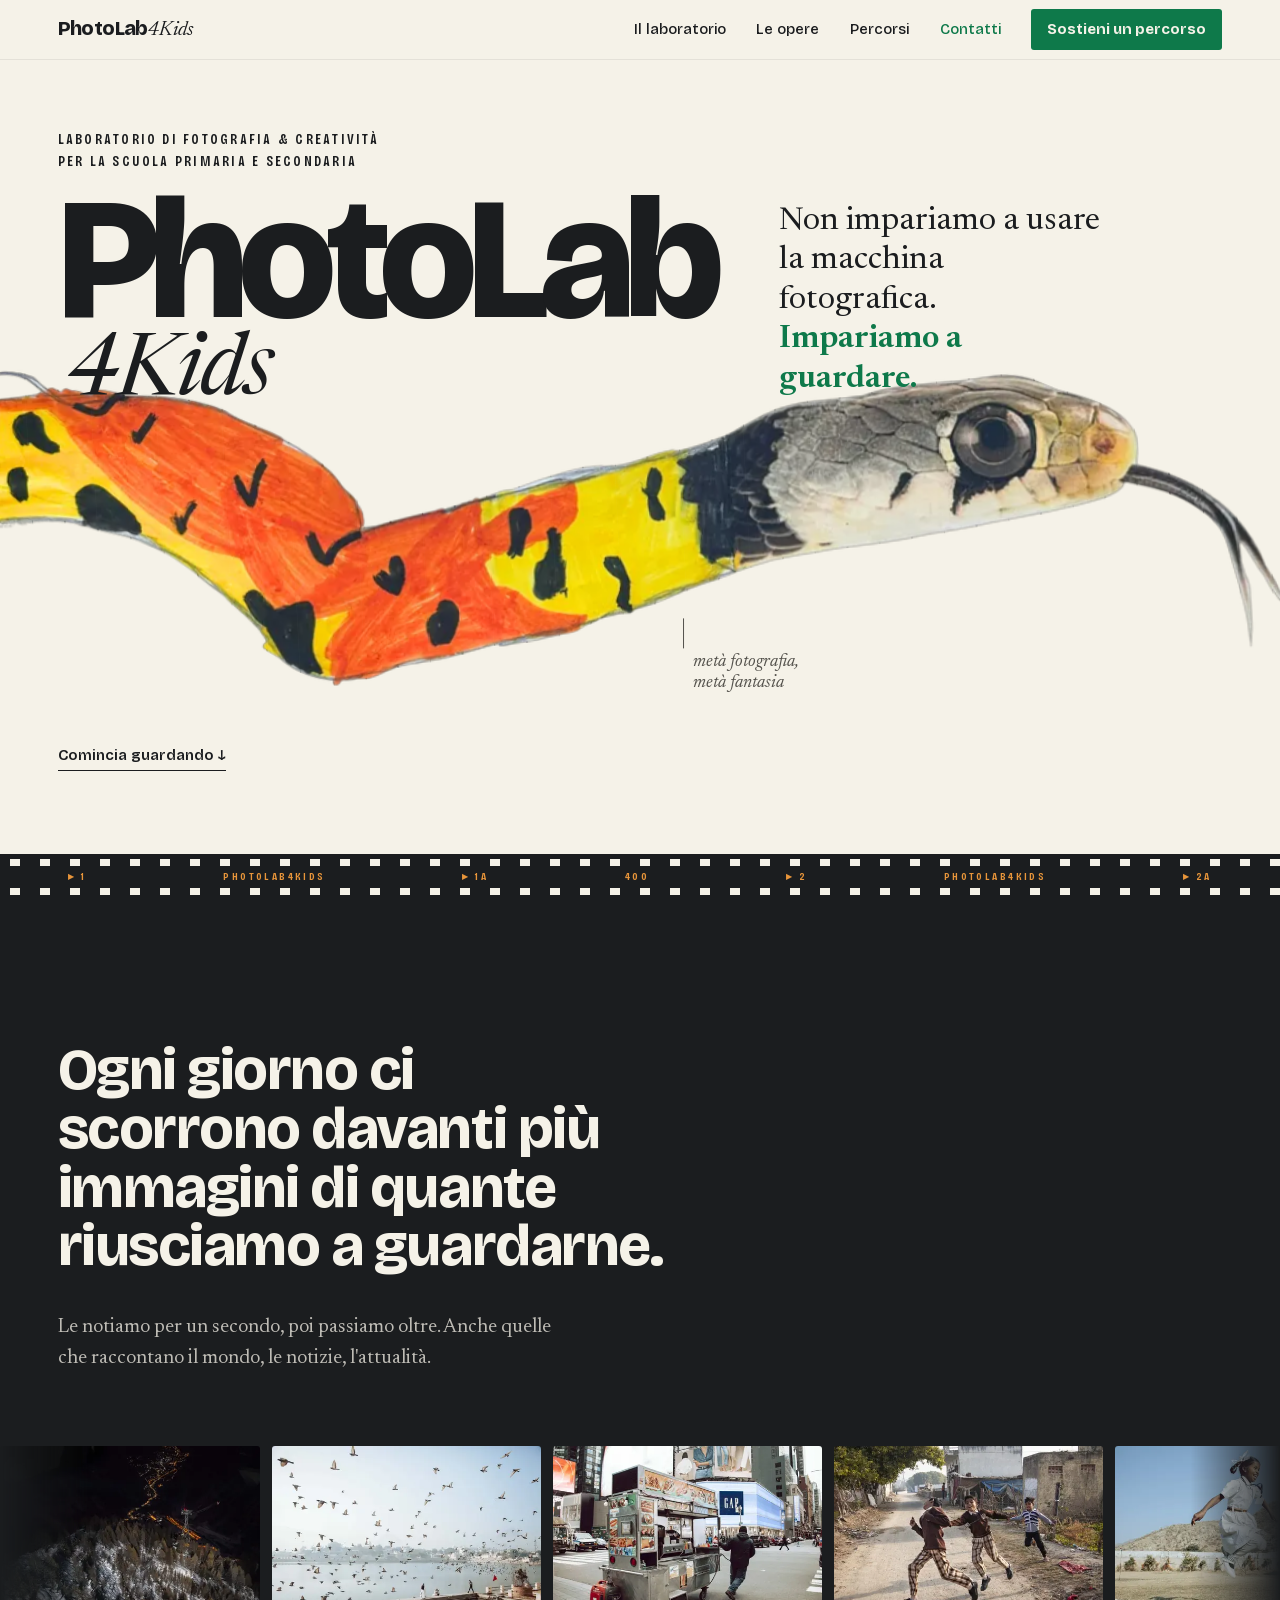
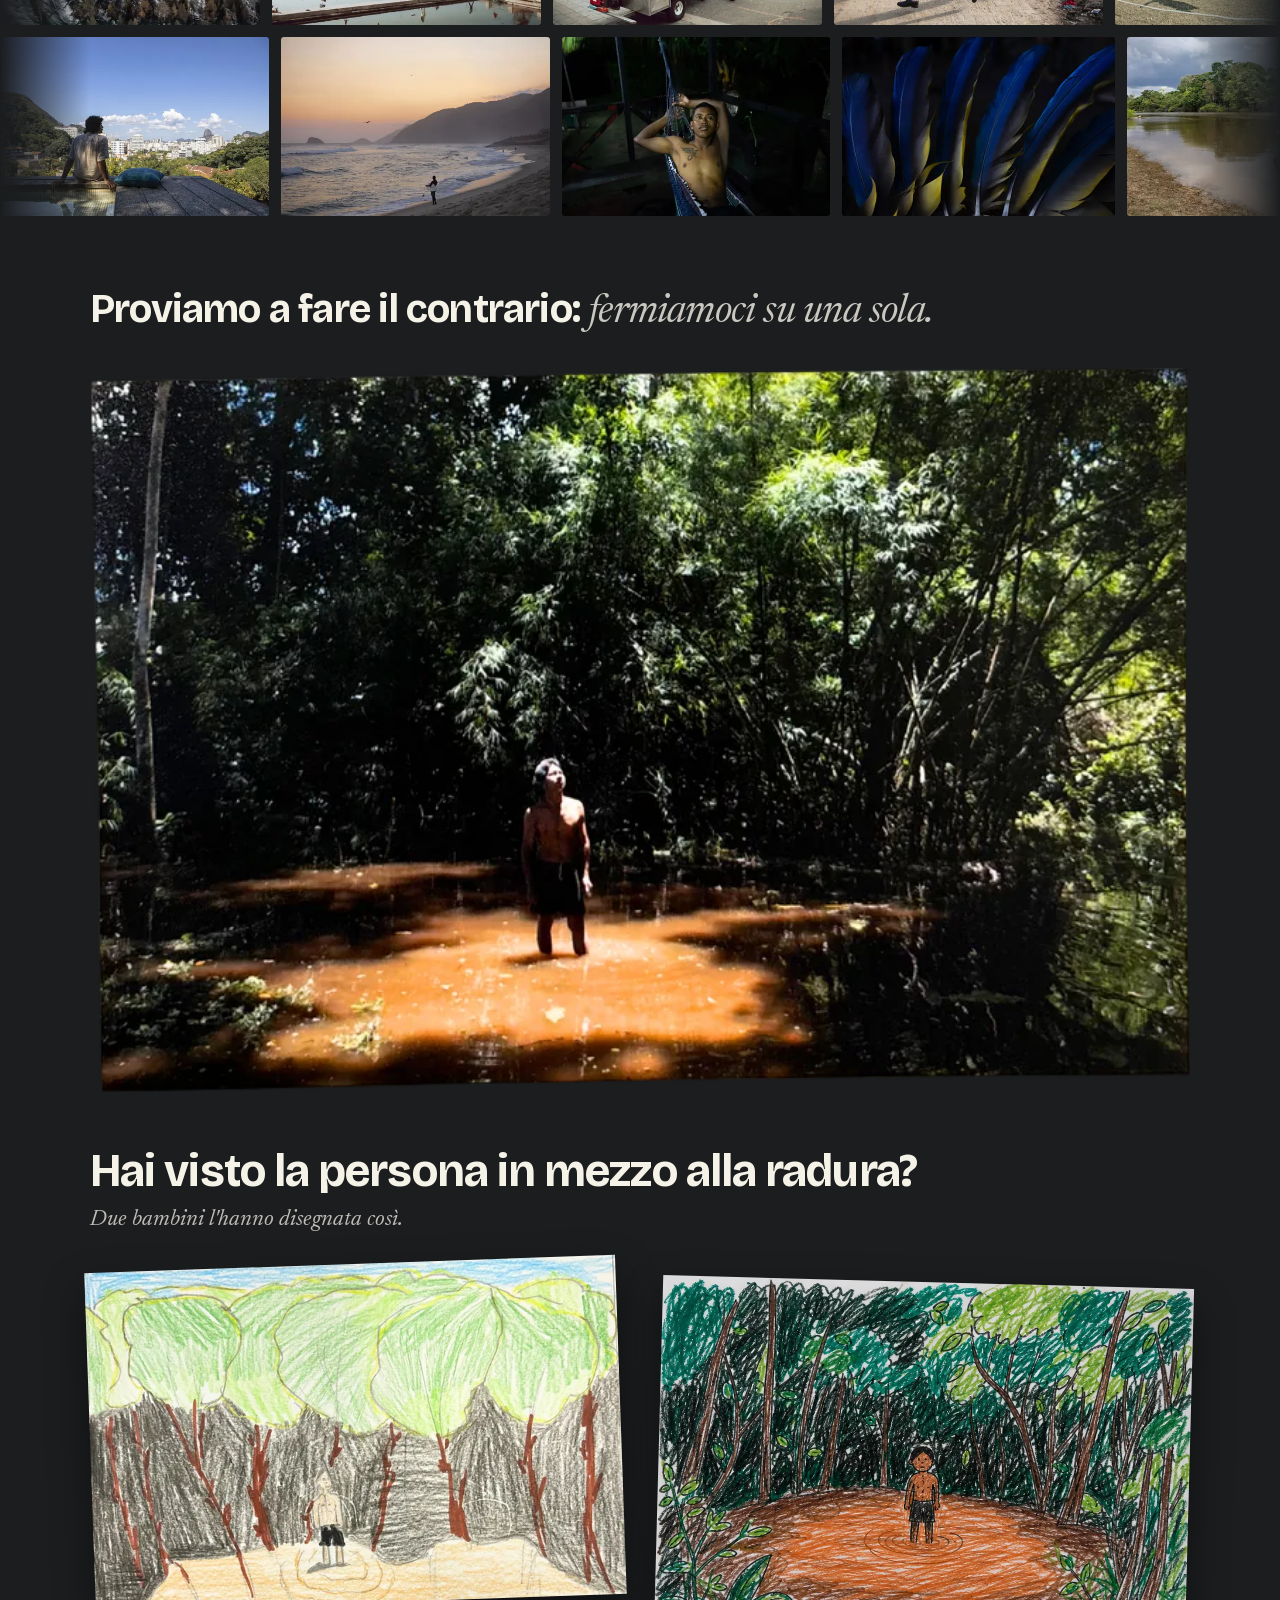
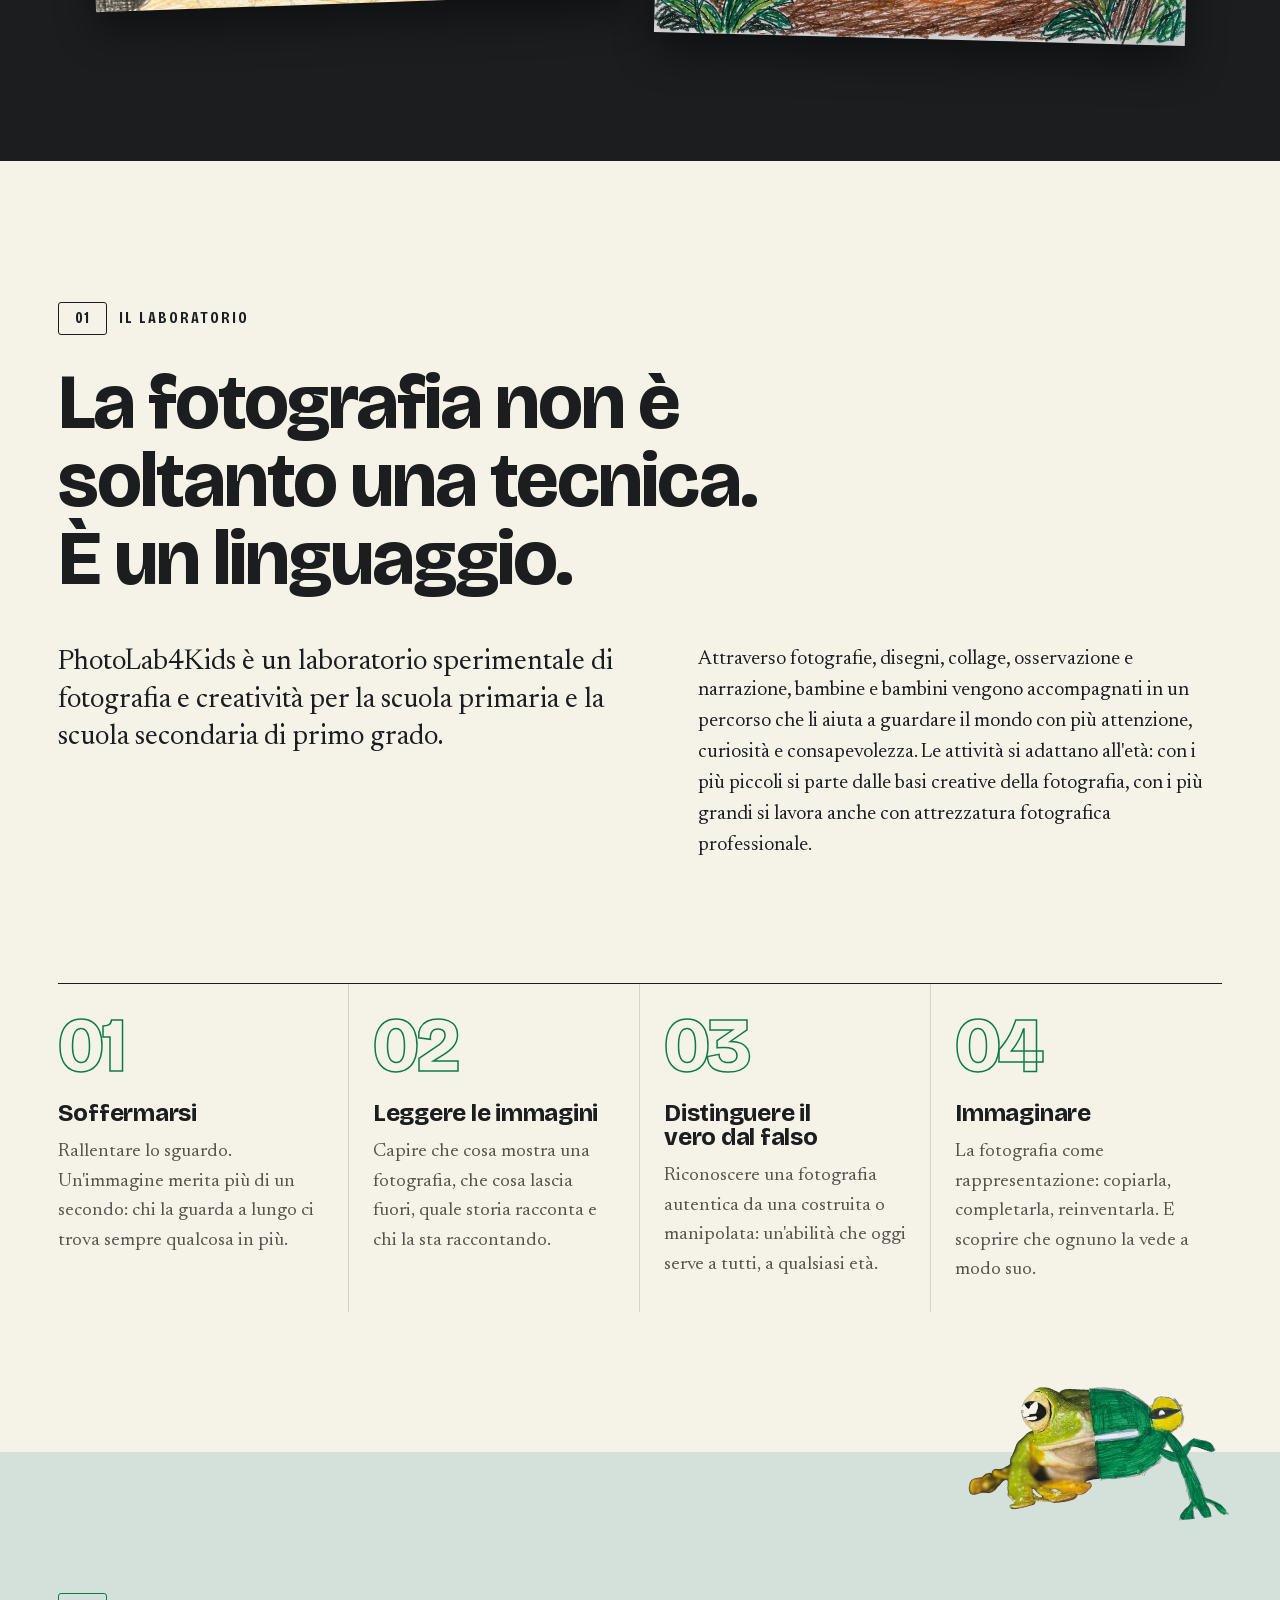
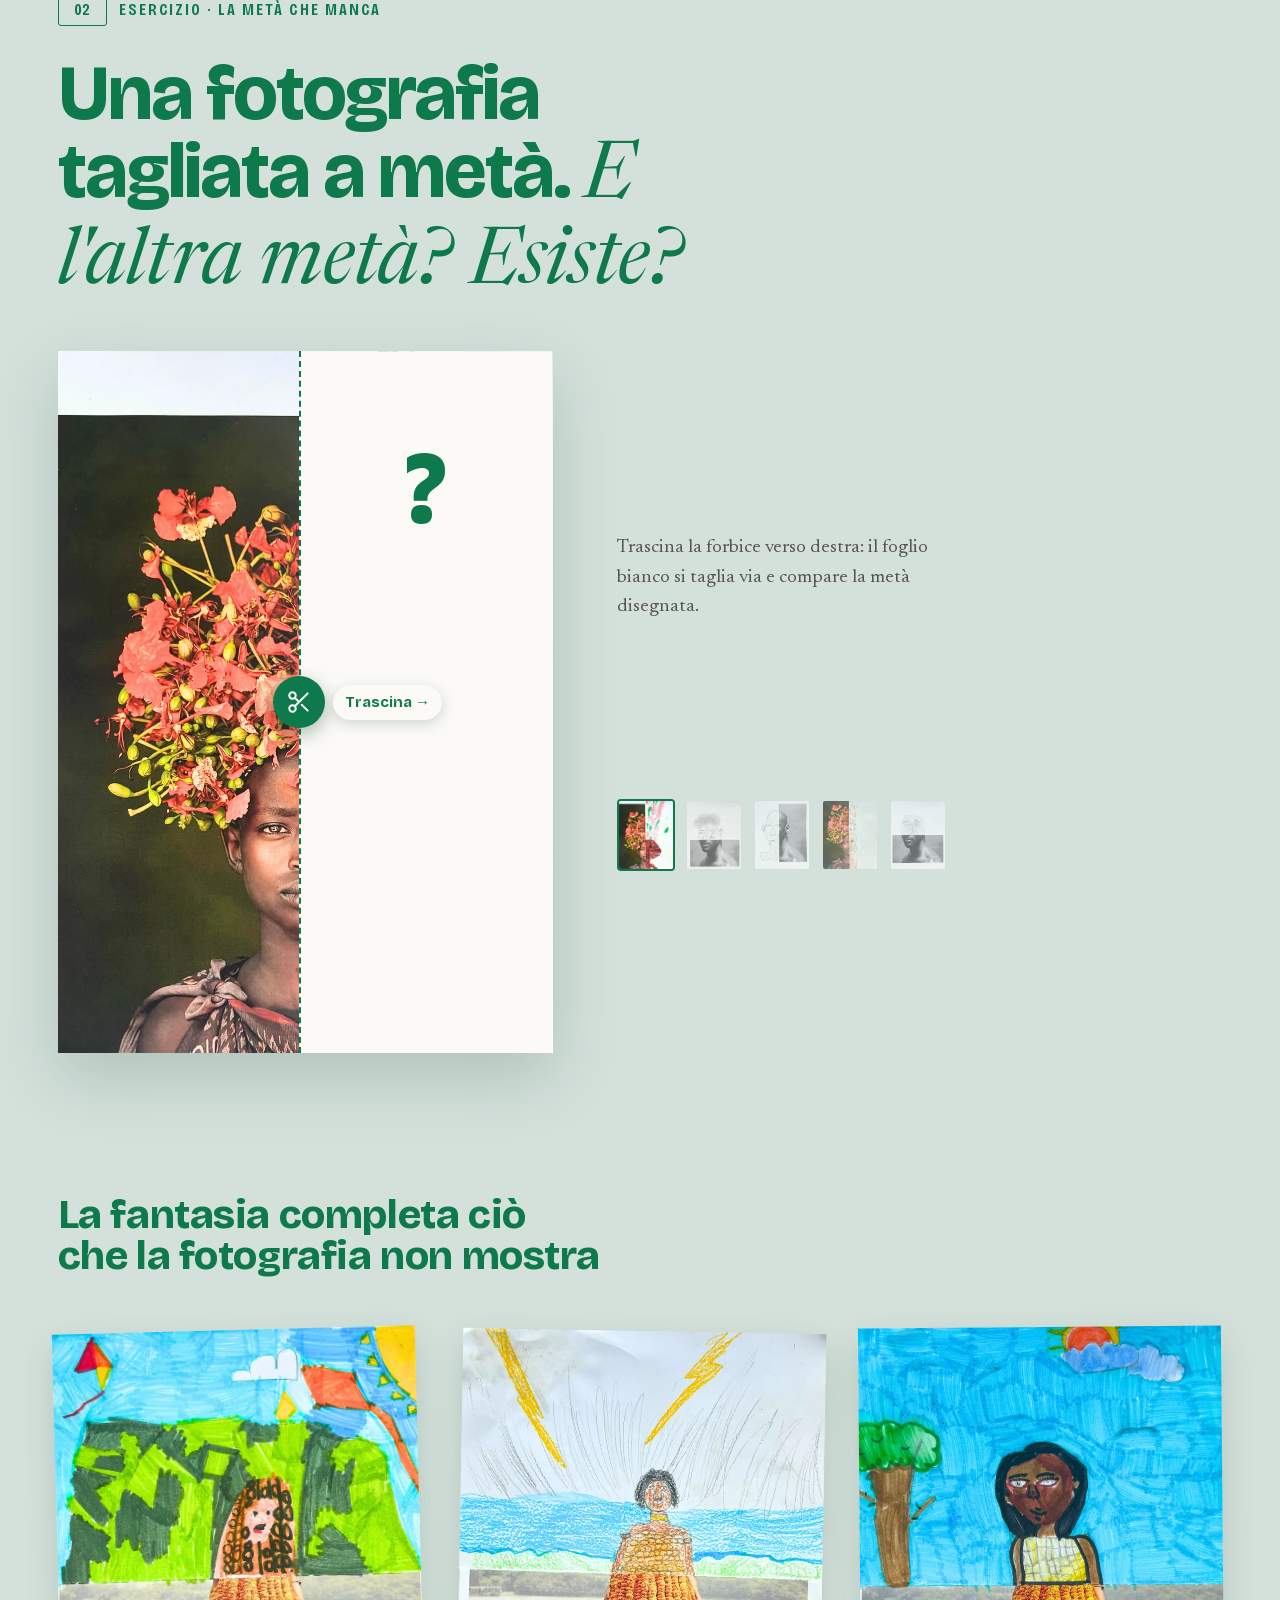
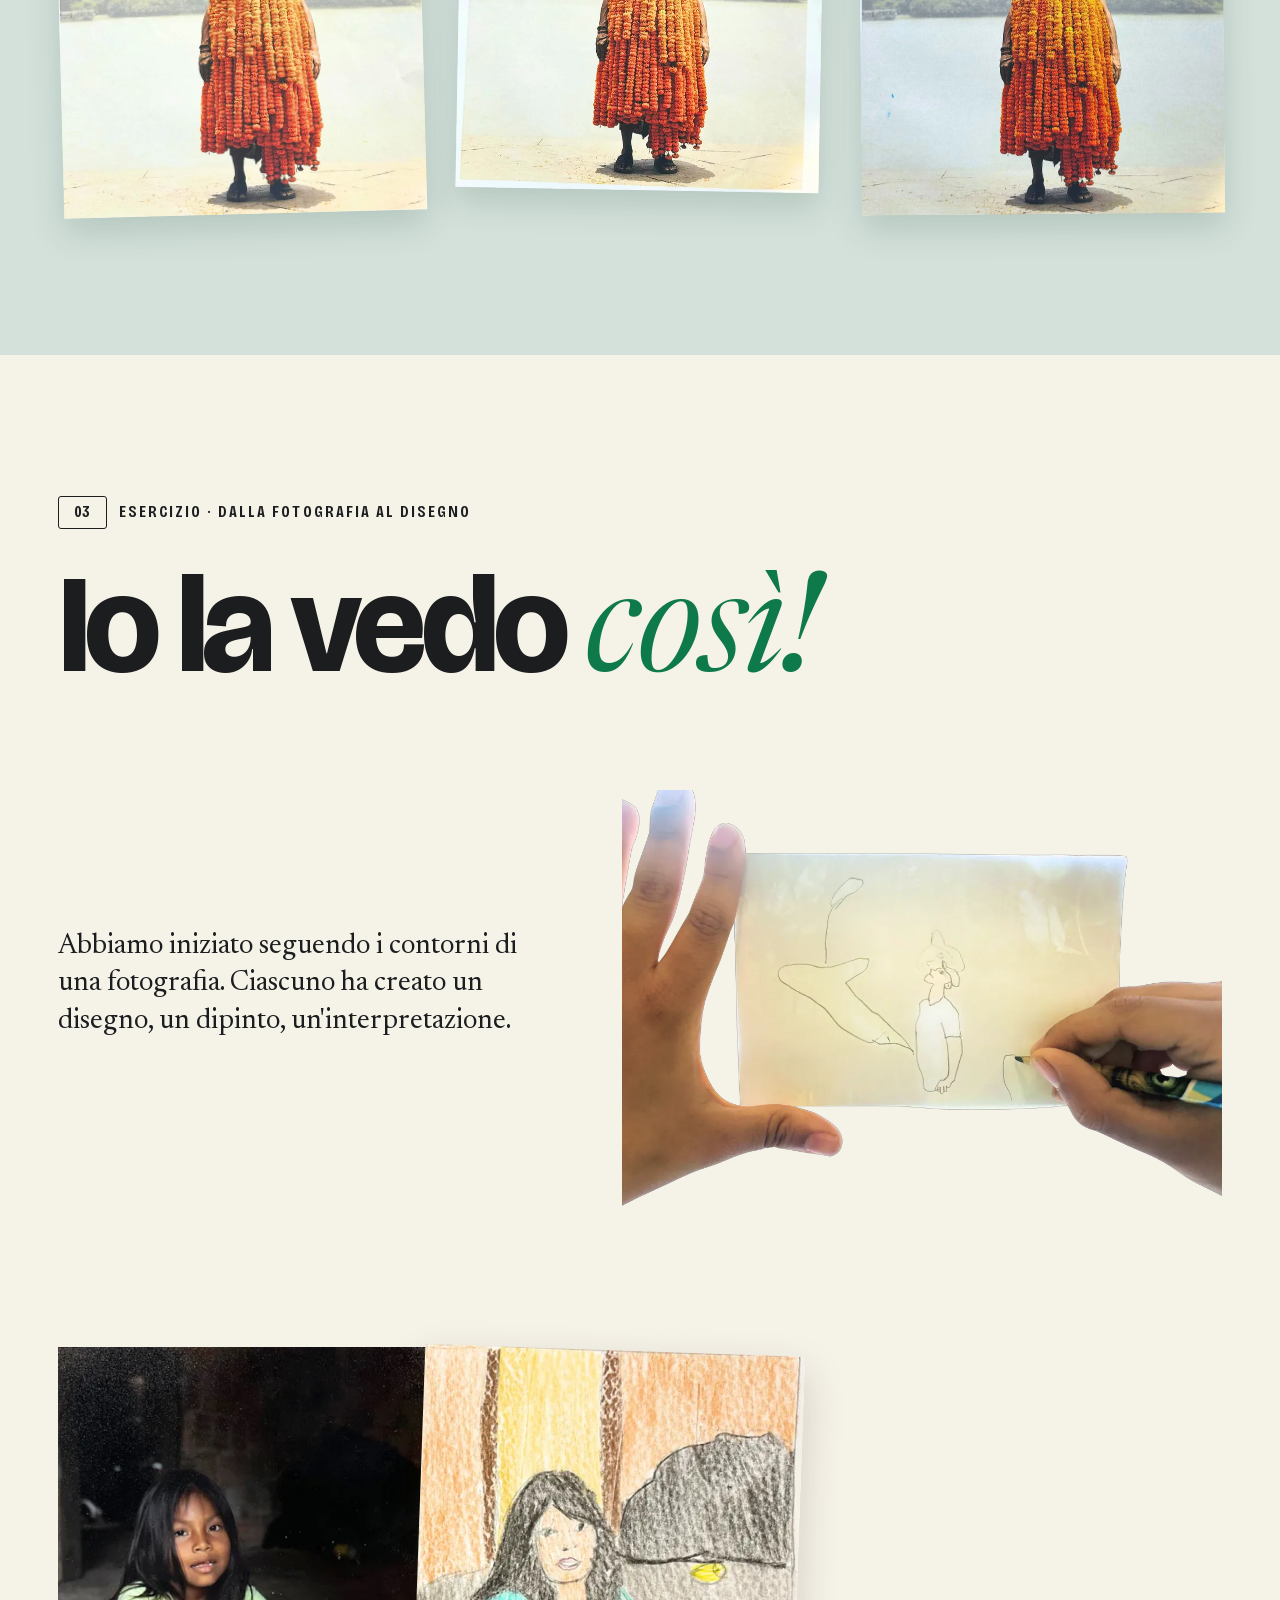
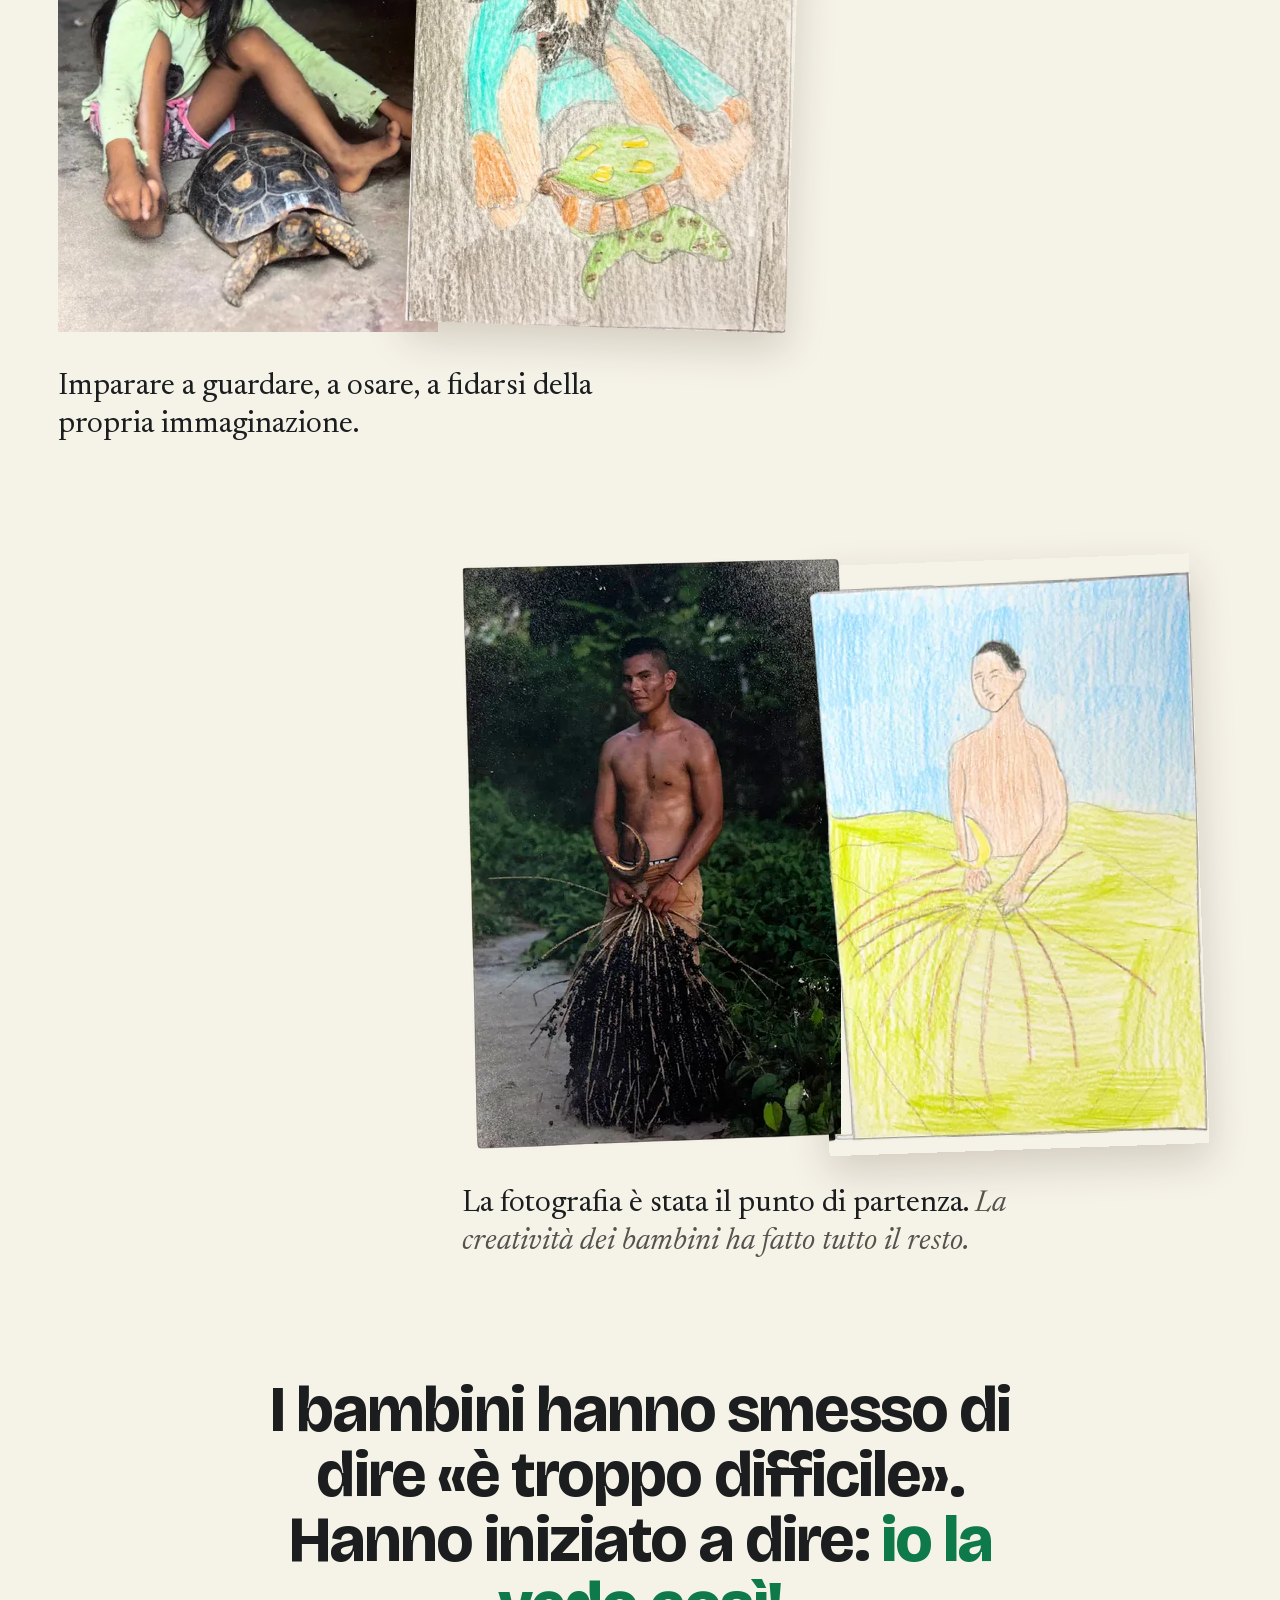
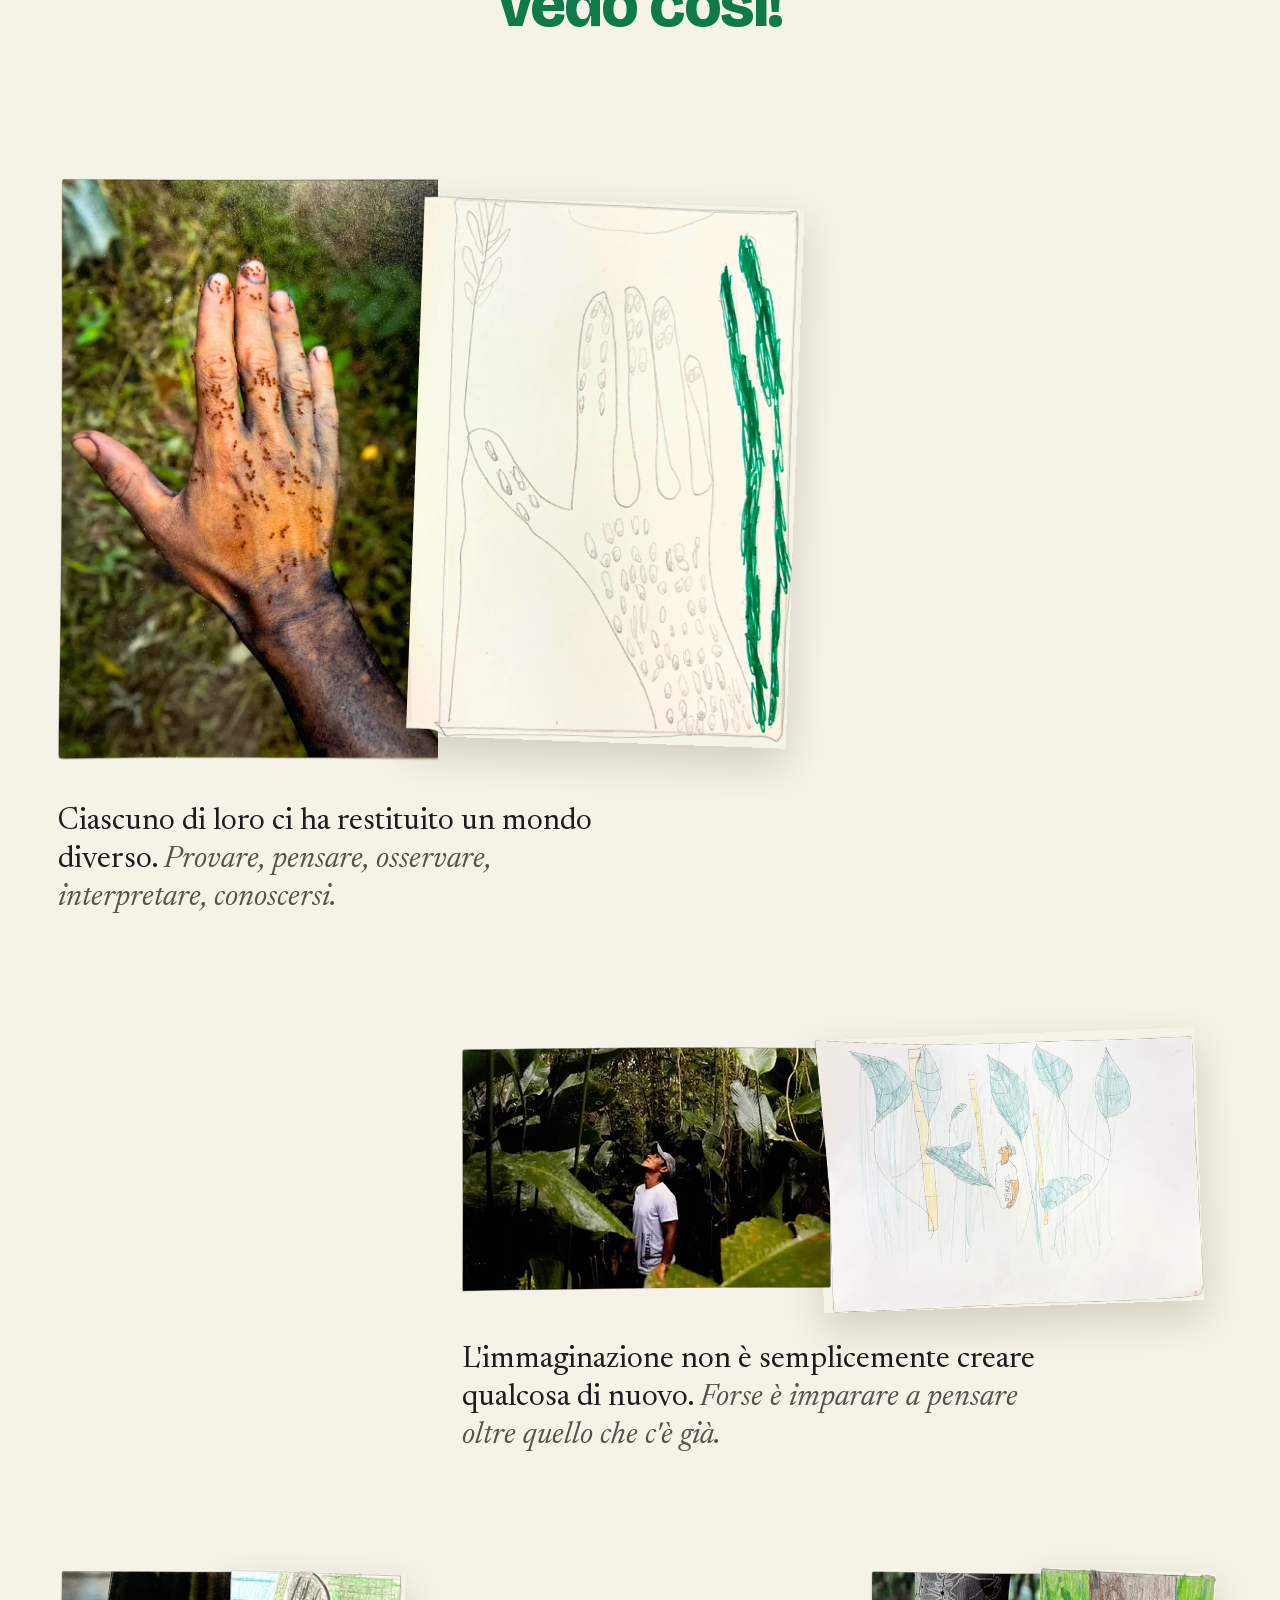
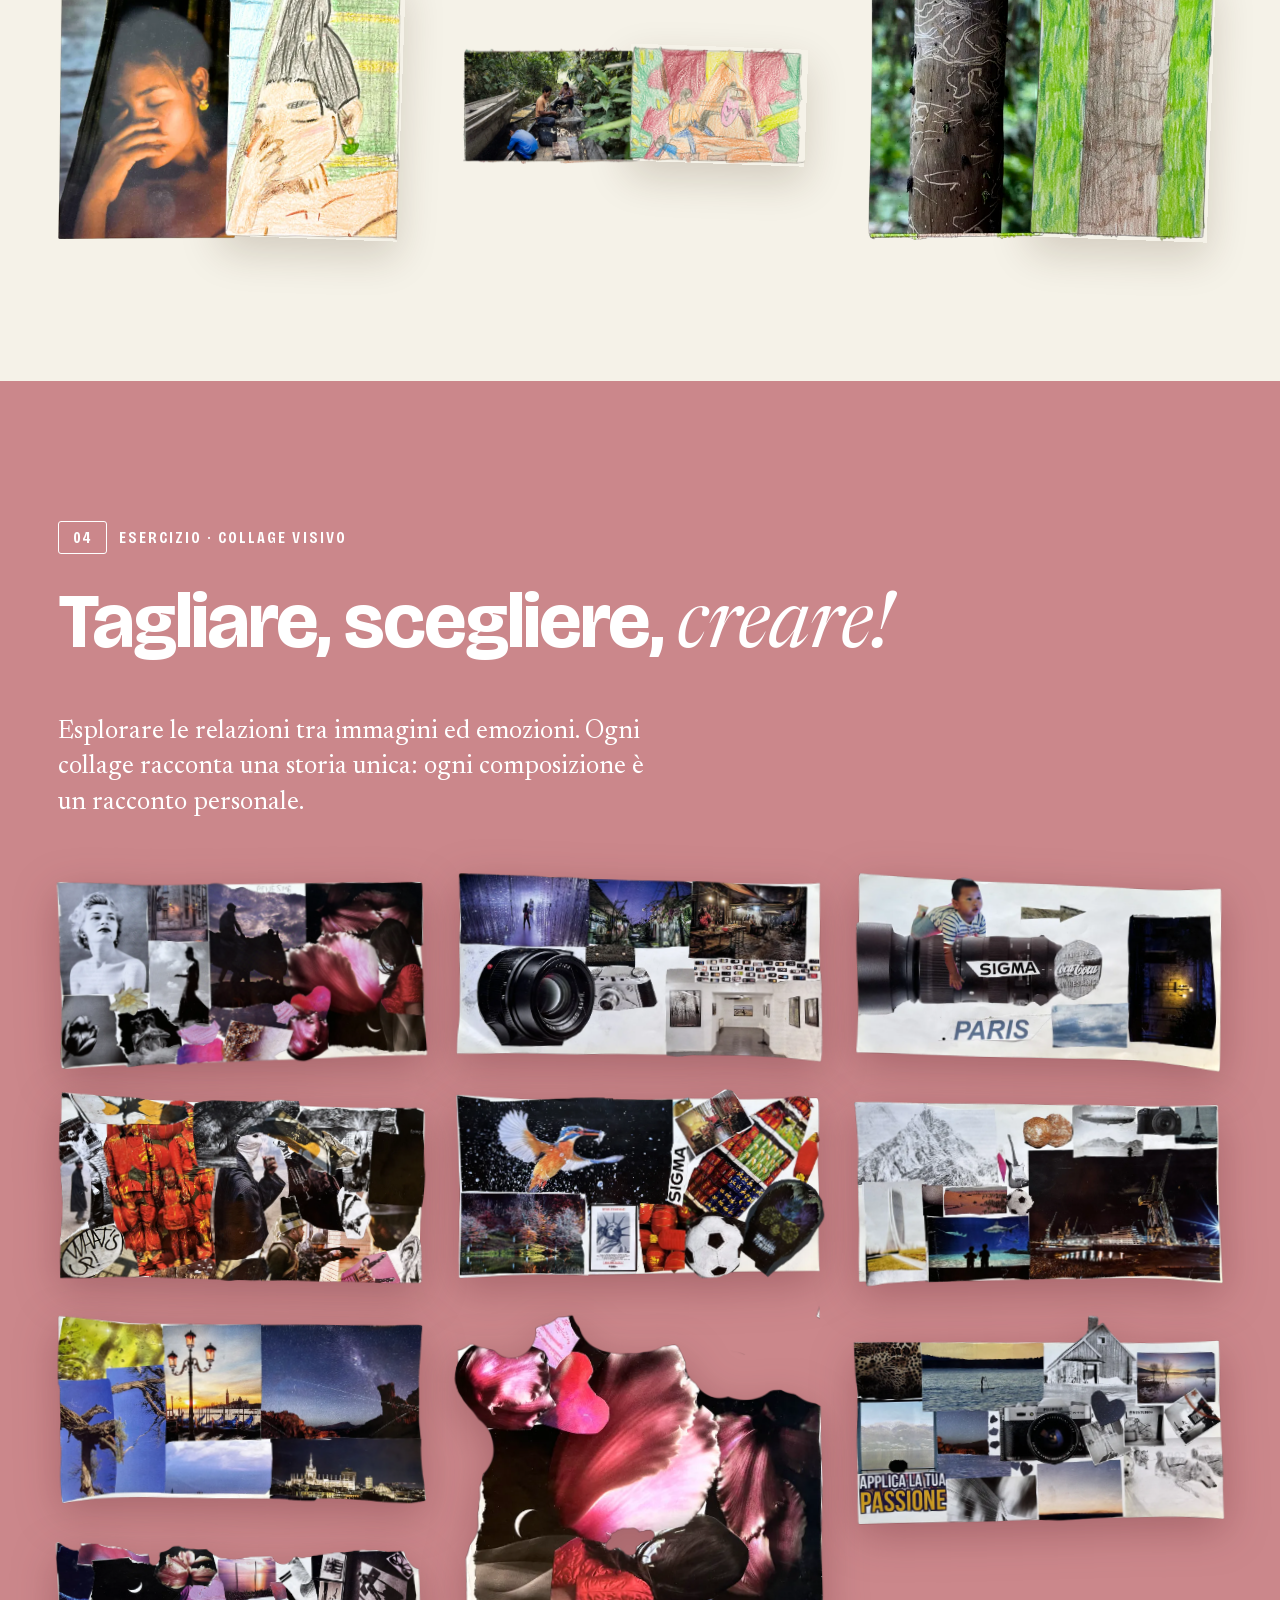
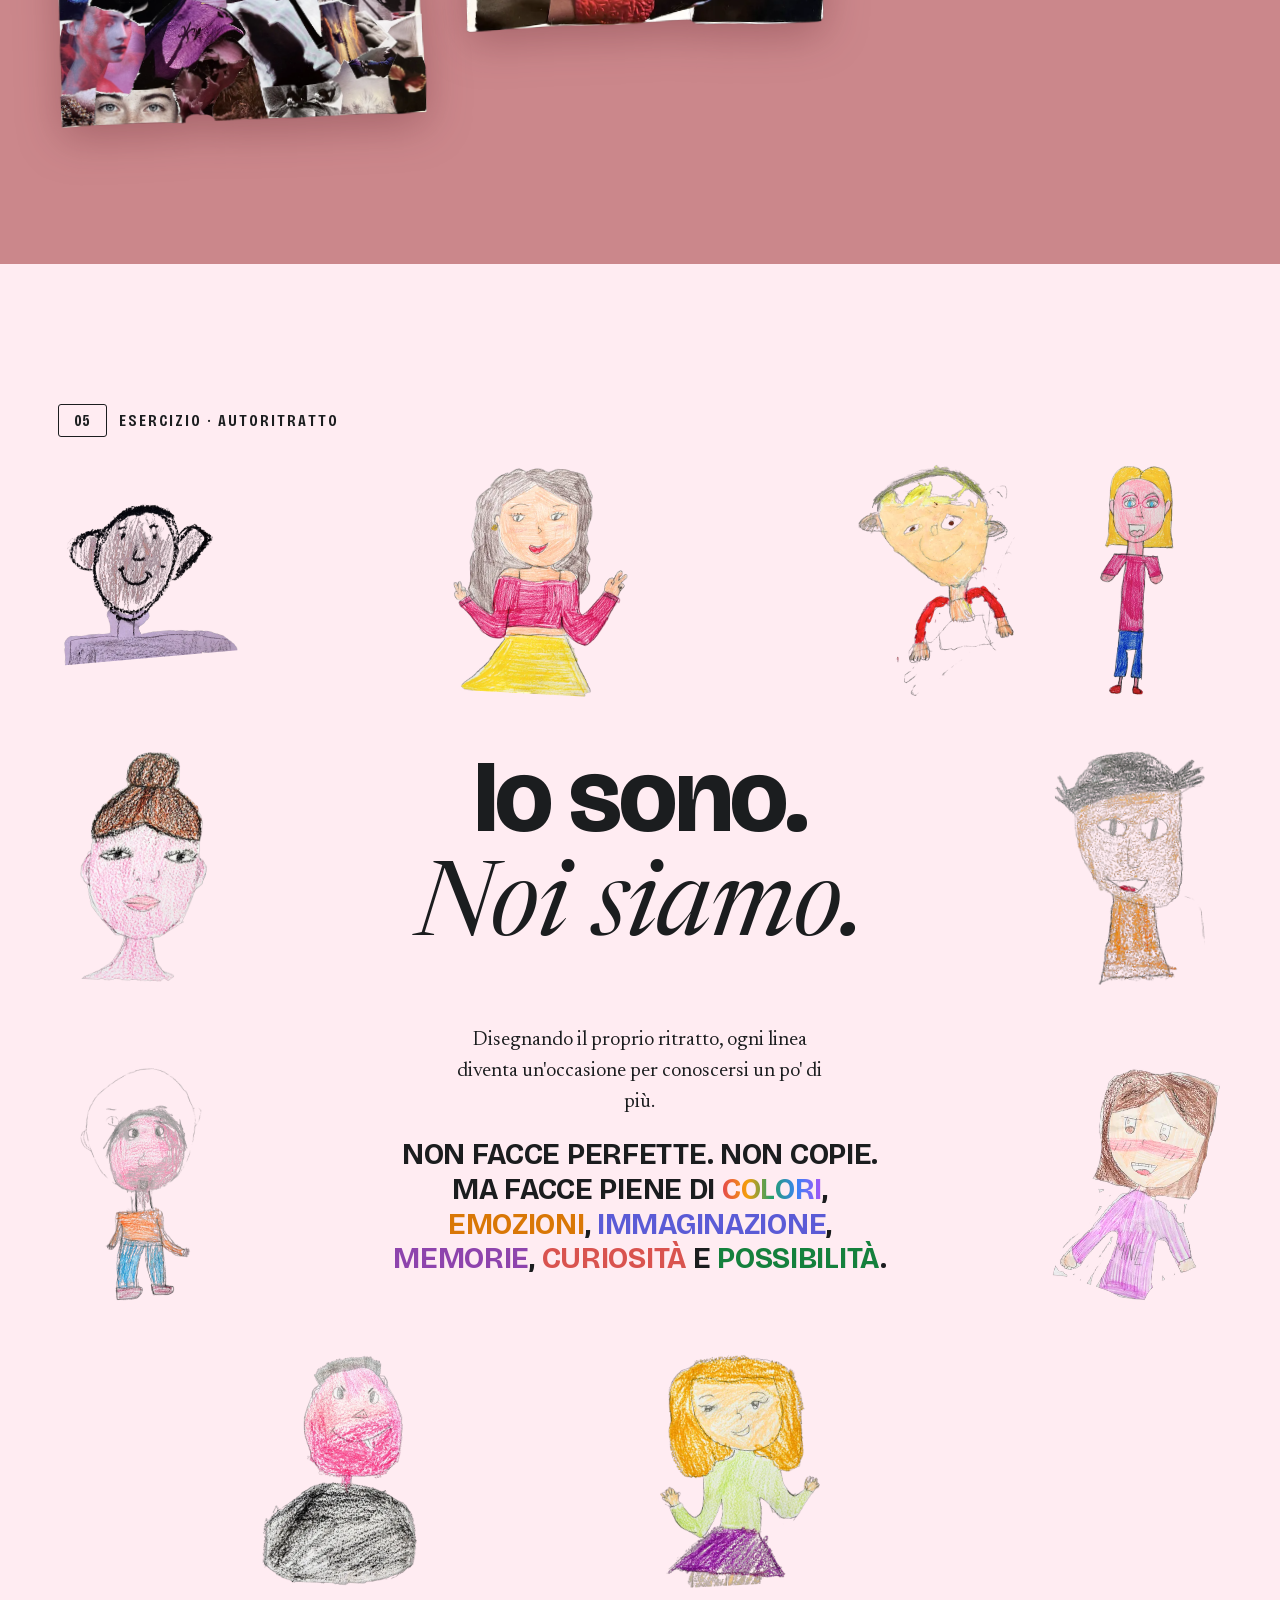
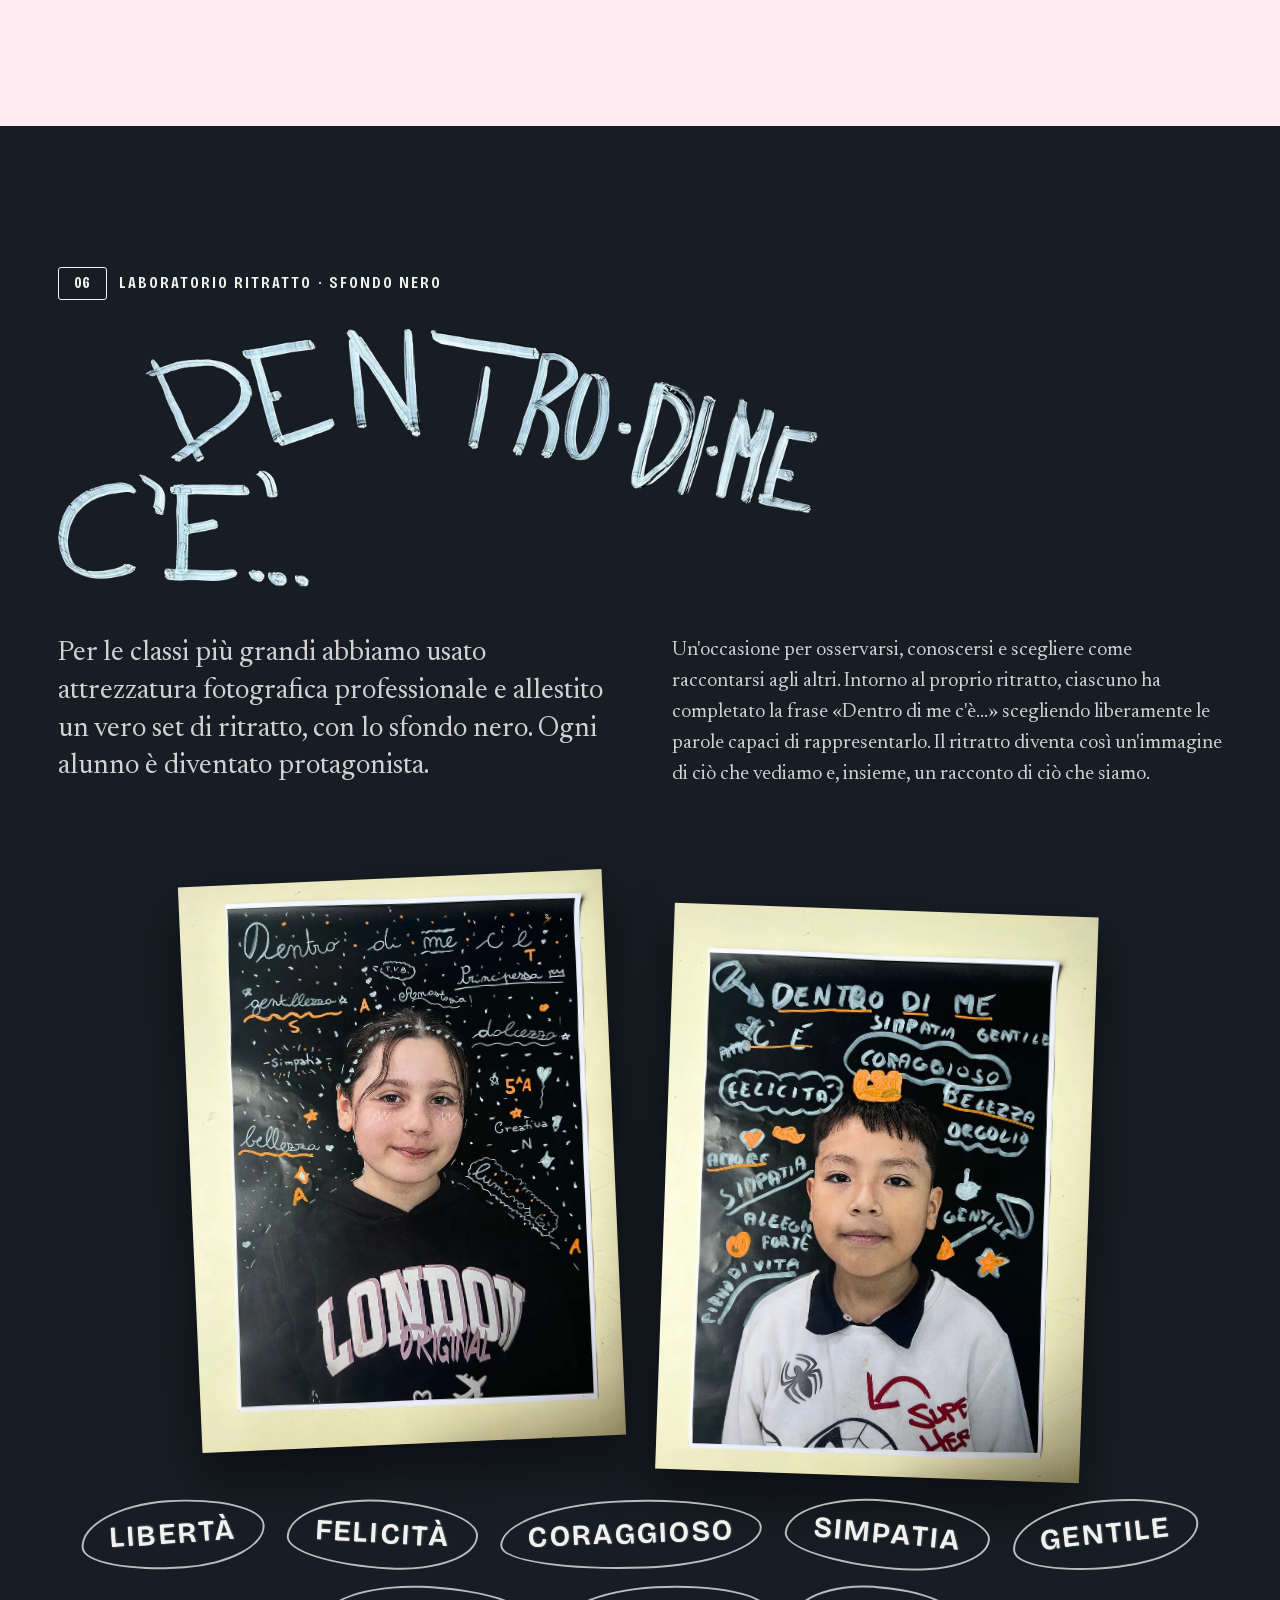
==== commit c673af9f: "Modifiche di Vittoria: nome PhotoLab4Kids, pagina per le donazioni, libro rilegato - PhotoLab4Kids o" ====
--- a/docs/index.html
+++ b/docs/index.html
@@ -3,20 +3,22 @@
 <head>
   <meta charset="utf-8">
   <meta name="viewport" content="width=device-width, initial-scale=1">
-  <title>Photolab for Kids — laboratorio di fotografia e creatività per le scuole</title>
+  <title>PhotoLab4Kids — laboratorio di fotografia e creatività per le scuole</title>
   <meta name="description" content="Un laboratorio sperimentale di fotografia per la scuola primaria e secondaria di primo grado: non per imparare a usare la macchina fotografica, ma per imparare a guardare e a leggere le immagini. Ideato da Vittoria Lorenzetti.">
   <link rel="canonical" href="https://photolab4kids.it/">
   <meta name="theme-color" content="#f5f2e8">
-  <meta property="og:title" content="Photolab for Kids">
+  <meta property="og:title" content="PhotoLab4Kids">
   <meta property="og:description" content="Laboratorio di fotografia e creatività per le scuole. Imparare a guardare, una fotografia alla volta.">
   <meta property="og:type" content="website">
   <meta property="og:locale" content="it_IT">
   <meta property="og:url" content="https://photolab4kids.it/">
-  <meta property="og:image" content="https://photolab4kids.it/assets/img/og.jpg">
+  <meta property="og:image" content="https://photolab4kids.it/assets/img/og-photolab4kids.jpg">
   <meta property="og:image:width" content="1200">
   <meta property="og:image:height" content="630">
+  <meta property="og:image:alt" content="PhotoLab4Kids, laboratorio di fotografia e creatività per le scuole: il titolo e il serpente metà fotografia e metà disegno.">
   <meta name="twitter:card" content="summary_large_image">
   <link rel="icon" href="assets/img/favicon.svg" type="image/svg+xml">
+  <link rel="apple-touch-icon" href="assets/img/apple-touch-icon.png">
   <link rel="preload" href="assets/fonts/bricolage-grotesque.woff2" as="font" type="font/woff2" crossorigin>
   <link rel="preload" href="assets/fonts/newsreader.woff2" as="font" type="font/woff2" crossorigin>
   <link rel="stylesheet" href="assets/css/stile.css">
@@ -26,13 +28,13 @@
   <a class="salta" href="#contenuto">Vai al contenuto</a>
 
   <header class="testata">
-    <a class="marchio" href="#inizio" aria-label="Photolab for Kids, torna all'inizio">Photolab <em>for Kids</em></a>
+    <a class="marchio" href="#inizio" aria-label="PhotoLab4Kids, torna all'inizio">PhotoLab<em>4Kids</em></a>
     <nav class="menu" aria-label="Sezioni">
       <a href="#laboratorio">Il laboratorio</a>
       <a href="#opere">Le opere</a>
-      <a href="#formati">Formati</a>
-      <a href="#sostieni">Sostienilo</a>
+      <a href="#percorsi">Percorsi</a>
       <a class="menu__contatti" href="#contatti">Contatti</a>
+      <a class="menu__sostieni" href="sostieni/">Sostieni un percorso</a>
     </nav>
   </header>
 
@@ -42,7 +44,7 @@
     <section class="copertina" id="inizio" aria-labelledby="titolo">
       <p class="occhiello">Laboratorio di fotografia &amp; creatività<br>per la scuola primaria e secondaria</p>
       <div class="copertina__testa">
-        <h1 class="copertina__titolo" id="titolo">Photolab <em>for Kids</em></h1>
+        <h1 class="copertina__titolo" id="titolo">PhotoLab<em>4Kids</em></h1>
         <p class="copertina__frase">Non impariamo a usare la macchina fotografica. <strong>Impariamo a guardare.</strong></p>
       </div>
       <figure class="copertina__serpente">
@@ -50,7 +52,7 @@
         <figcaption class="nota nota--serpente">metà fotografia,<br>metà fantasia</figcaption>
       </figure>
       <a class="copertina__giu" href="#guarda">Comincia guardando <span aria-hidden="true">↓</span></a>
-      <p class="pellicola" aria-hidden="true"><span>▸ 1</span><span>PHOTOLAB FOR KIDS</span><span>▸ 1A</span><span>400</span><span>▸ 2</span><span>PHOTOLAB FOR KIDS</span><span>▸ 2A</span></p>
+      <p class="pellicola" aria-hidden="true"><span>▸ 1</span><span>PHOTOLAB4KIDS</span><span>▸ 1A</span><span>400</span><span>▸ 2</span><span>PHOTOLAB4KIDS</span><span>▸ 2A</span></p>
     </section>
 
     <!-- GUARDA — l'esperienza del sito è il laboratorio: fermarsi davanti a una foto -->
@@ -74,7 +76,7 @@
       </div>
       <div class="guarda__disegni" data-sguardo-disegni>
         <img src="assets/img/sentiero-disegno-a.webp" width="677" height="433" loading="lazy" alt="Disegno a matite colorate della radura: tronchi rossi, chiome verdi e la persona al centro.">
-        <img src="assets/img/sentiero-disegno-b.webp" width="786" height="515" loading="lazy" alt="Un secondo disegno della stessa fotografia, con tronchi sottili e la persona sul sentiero.">
+        <img src="assets/img/sentiero-disegno-c.webp" width="1024" height="688" loading="lazy" alt="Un secondo disegno della radura, a pastelli a cera e pennarello: la persona in piedi al centro di una grande macchia arancione, tra alberi scuri e foglie verdi.">
       </div>
     </section>
 
@@ -83,7 +85,7 @@
       <p class="etichetta"><span>01</span> Il laboratorio</p>
       <h2 id="lab-titolo">La fotografia non è soltanto una tecnica. È un linguaggio.</h2>
       <div class="laboratorio__intro">
-        <p class="grande">Photolab for Kids è un laboratorio sperimentale di fotografia e creatività per la scuola primaria e la scuola secondaria di primo grado.</p>
+        <p class="grande">PhotoLab4Kids è un laboratorio sperimentale di fotografia e creatività per la scuola primaria e la scuola secondaria di primo grado.</p>
         <p>Attraverso fotografie, disegni, collage, osservazione e narrazione, bambine e bambini vengono accompagnati in un percorso che li aiuta a guardare il mondo con più attenzione, curiosità e consapevolezza. Le attività si adattano all'età: con i più piccoli si parte dalle basi creative della fotografia, con i più grandi si lavora anche con attrezzatura fotografica professionale.</p>
       </div>
       <ol class="obiettivi">
@@ -377,8 +379,8 @@
     <!-- IL LIBRO -->
     <section class="libro" id="libro" aria-labelledby="libro-titolo">
       <div class="libro__foto">
-        <img class="libro__copertina" src="assets/img/libro.webp" width="1250" height="1200" loading="lazy" alt="La copertina del libro rilegato a spirale: «Laboratorio di Fotografia &amp; Creatività per bambini», con il serpente metà foto e metà disegno.">
-        <img class="libro__aperto" src="assets/img/libro-aperto.webp" width="1400" height="877" loading="lazy" alt="Il libro aperto sulla pagina della ragazza con la corona di fiori, metà fotografia e metà disegno.">
+        <img class="libro__copertina" src="assets/img/libro-copertina.webp" width="1100" height="1104" loading="lazy" alt="Il libro rilegato, con il dorso in tela verde: in copertina «Laboratorio di fotografia e creatività per bambini» e il serpente metà foto e metà disegno.">
+        <img class="libro__aperto" src="assets/img/libro-pagine.webp" width="1400" height="812" loading="lazy" alt="Il libro aperto: a sinistra «Una fotografia tagliata a metà. E l'altra metà? Esiste?», a destra la ragazza con la corona di fiori, metà fotografia e metà disegno.">
       </div>
       <div class="libro__testo">
         <p class="etichetta"><span>08</span> Alla fine del percorso</p>
@@ -388,9 +390,9 @@
       </div>
     </section>
 
-    <!-- FORMATI — un rullino per ogni durata -->
-    <section class="formati" id="formati" aria-labelledby="formati-titolo">
-      <p class="etichetta"><span>09</span> Formati</p>
+    <!-- PERCORSI — un rullino per ogni durata -->
+    <section class="formati" id="percorsi" aria-labelledby="formati-titolo">
+      <p class="etichetta"><span>09</span> Percorsi</p>
       <h2 id="formati-titolo">Non un anno intero: <em>un rullino alla volta.</em></h2>
       <p class="formati__intro">Il laboratorio entra a scuola per il tempo che serve, senza occupare tutto l'anno scolastico. Tre formati, da scegliere con la scuola.</p>
       <ul class="rullini">
@@ -427,18 +429,18 @@
       </ul>
     </section>
 
-    <!-- SOSTIENI — fondazioni -->
+    <!-- SOSTIENI — fondazioni e aziende; le donazioni libere hanno la loro pagina, sostieni/ -->
     <section class="sostieni" id="sostieni" aria-labelledby="sostieni-titolo">
-      <p class="etichetta"><span>10</span> Fondazioni e sostenitori</p>
+      <p class="etichetta"><span>10</span> Sostieni un percorso</p>
       <h2 id="sostieni-titolo">Portare il laboratorio <em>in più scuole possibile.</em></h2>
       <div class="sostieni__colonne">
         <div>
-          <p class="grande">Photolab for Kids entra nelle scuole grazie a fondazioni, enti e aziende che scelgono di sostenerlo.</p>
+          <p class="grande">PhotoLab4Kids entra nelle scuole grazie a fondazioni, enti e aziende che scelgono di sostenerlo.</p>
           <p>Ogni percorso finanziato è una classe che impara a fermarsi davanti alle immagini, a leggerle e a usarle per raccontarsi.</p>
-          <a class="bottone" href="#contatti">Sostieni un percorso</a>
+          <a class="bottone" href="sostieni/">Sostieni un percorso</a>
         </div>
         <aside class="sostenitori" aria-labelledby="sostenitori-titolo">
-          <h3 id="sostenitori-titolo">Quest'anno il laboratorio è realizzato in collaborazione con</h3>
+          <h3 id="sostenitori-titolo">Il laboratorio di fotografia e creatività presso la scuola Rigutini di Novara è realizzato grazie al sostegno di</h3>
           <a class="sostenitori__logo" href="https://www.fondazionecomoliferrari.it/it/" rel="noopener"><img src="assets/img/logo-fondazione-comoli-ferrari.webp" width="515" height="98" alt="Fondazione Comoli Ferrari"></a>
         </aside>
       </div>
@@ -465,7 +467,7 @@
     <p>Sei un insegnante, un dirigente scolastico, una fondazione o un'azienda? Scrivici: costruiamo insieme il percorso giusto per la classe.</p>
     <p class="piede__contatti"><a href="mailto:info@vittorialorenzetti.com">info@vittorialorenzetti.com</a><a href="https://www.instagram.com/vittilorenzetti/" rel="noopener">Instagram @vittilorenzetti</a></p>
     <div class="piede__fondo">
-      <p><span class="marchio">Photolab <em>for Kids</em></span> · laboratorio di fotografia e creatività di Vittoria Lorenzetti</p>
+      <p><span class="marchio">PhotoLab<em>4Kids</em></span> · laboratorio di fotografia e creatività di Vittoria Lorenzetti</p>
       <p>Le opere sono dei bambini e delle bambine che hanno partecipato al laboratorio. <span class="da-completare">Scuola e anno da indicare</span></p>
     </div>
   </footer>
--- a/docs/assets/css/stile.css
+++ b/docs/assets/css/stile.css
@@ -1,4 +1,4 @@
-/* Photolab for Kids — i colori dei capitoli vengono dalle pagine del libro del laboratorio */
+/* PhotoLab4Kids — i colori dei capitoli vengono dalle pagine del libro del laboratorio */
 
 @font-face {
   font-family: "Bricolage Grotesque";
@@ -111,14 +111,14 @@
   font-family: var(--grotesk);
   font-stretch: 75%;
   font-weight: 600;
-  font-size: 13px;
-  letter-spacing: 0.14em;
+  font-size: clamp(15px, 0.82rem + 0.3vw, 18px);
+  letter-spacing: 0.12em;
   text-transform: uppercase;
   margin-bottom: 28px;
 }
 .etichetta span {
   display: inline-grid; place-items: center;
-  min-width: 34px; height: 24px; padding: 0 6px;
+  min-width: 2.9em; height: 1.95em; padding: 0 0.45em;
   border: 1.5px solid currentColor;
   border-radius: 3px;
   letter-spacing: 0.04em;
@@ -172,12 +172,38 @@
   white-space: nowrap;
 }
 .marchio em { font-family: var(--serif); font-weight: 400; font-style: italic; letter-spacing: 0; }
-.menu { display: flex; gap: clamp(14px, 2.4vw, 32px); font-family: var(--grotesk); font-size: 15px; font-weight: 500; }
+.menu { display: flex; align-items: center; gap: clamp(14px, 2.4vw, 32px); font-family: var(--grotesk); font-size: 15px; font-weight: 500; }
 .menu a { text-decoration: none; padding: 6px 0; background: linear-gradient(currentColor, currentColor) 0 100% / 0 1.5px no-repeat; transition: background-size 0.25s; }
 .menu a:hover { background-size: 100% 1.5px; }
 .menu__contatti { color: var(--verde); }
-@media (max-width: 760px) {
-  .menu a:not(.menu__contatti) { display: none; }
+/* il pulsante delle donazioni: la testata è fissa, quindi resta a portata da ogni punto della pagina */
+.menu .menu__sostieni {
+  padding: 9px 16px;
+  background: var(--verde);
+  color: var(--carta);
+  font-weight: 700;
+  border-radius: 3px;
+  white-space: nowrap;
+  transition: background-color 0.2s;
+}
+.menu .menu__sostieni:hover { background-color: #0a5e39; }
+@media (max-width: 960px) {
+  .menu a:not(.menu__contatti):not(.menu__sostieni) { display: none; }
+}
+@media (max-width: 520px) {
+  .testata { gap: 12px; }
+  .testata .marchio { font-size: 18px; }
+  .menu { gap: 14px; font-size: 14px; }
+  .menu .menu__sostieni { padding: 8px 12px; }
+}
+/* sotto i 410 px «Contatti» non ci sta più accanto al pulsante: resta in fondo alla pagina */
+@media (max-width: 410px) {
+  .menu__contatti { display: none; }
+}
+@media (max-width: 359px) {
+  .testata { gap: 10px; }
+  .testata .marchio { font-size: 16px; }
+  .menu .menu__sostieni { padding: 7px 10px; font-size: 13px; }
 }
 
 section, .piede { scroll-margin-top: 60px; }
@@ -874,11 +900,8 @@
   color: var(--carta);
 }
 .libro__foto { position: relative; }
-.libro__foto img {
-  -webkit-mask-image: radial-gradient(ellipse 72% 72% at 50% 50%, #000 62%, transparent 100%);
-  mask-image: radial-gradient(ellipse 72% 72% at 50% 50%, #000 62%, transparent 100%);
-}
-.libro__aperto { width: 70%; margin: -22% 0 0 auto; }
+.libro__copertina { width: 88%; }
+.libro__aperto { width: 72%; margin: -13% 0 0 auto; position: relative; }
 .libro__testo h2 { font-size: clamp(30px, 1.6rem + 2.2vw, 60px); max-width: 18ch; }
 .libro__testo p { color: rgb(245 242 232 / 0.8); max-width: 48ch; }
 @media (max-width: 860px) { .libro { grid-template-columns: 1fr; } }
@@ -993,3 +1016,52 @@
   color: rgb(245 242 232 / 0.65);
 }
 .piede__fondo .marchio { font-size: 17px; color: var(--carta); }
+
+/* ——— Pagina «Sostieni un percorso» (sostieni/): donazione libera ——— */
+.dona {
+  display: grid;
+  grid-template-columns: 1.15fr 0.85fr;
+  gap: clamp(40px, 6vw, 96px);
+  align-items: center;
+  min-height: 100svh;
+  padding: calc(60px + clamp(48px, 7vw, 112px)) max(var(--margine), calc((100% - var(--larghezza)) / 2)) var(--sezione);
+}
+.dona h1 { font-size: clamp(48px, 2rem + 5.4vw, 118px); letter-spacing: -0.04em; margin-bottom: 0.5em; }
+.dona h1 em { display: block; color: var(--verde); }
+.dona__testo { max-width: 40em; }
+.dona__testo > p:not(.grande):not(.dona__chiusa) { color: var(--inchiostro-tenue); max-width: 54ch; }
+.dona__chiusa {
+  font-family: var(--grotesk);
+  font-weight: 700;
+  font-size: clamp(22px, 1.1rem + 0.8vw, 30px);
+  line-height: 1.15;
+  letter-spacing: -0.015em;
+  color: var(--verde);
+  max-width: 24ch;
+  margin-top: 1.4em;
+}
+.dona__azione { display: flex; flex-wrap: wrap; align-items: center; gap: 12px 20px; margin: 28px 0 32px; }
+.dona__azione .bottone { margin: 0; }
+.bottone--verde { background: var(--verde); color: var(--carta); padding: 20px 30px; font-size: 18px; }
+.bottone--verde:hover { background: #0a5e39; }
+.dona__nota { margin: 0; font-style: italic; color: var(--inchiostro-tenue); }
+.dona__altro { font-size: 0.9em; border-top: 1px solid rgb(27 29 31 / 0.15); padding-top: 18px; }
+.dona__altro a { color: var(--verde); font-weight: 600; text-decoration-thickness: 1.5px; text-underline-offset: 3px; }
+/* le opere dei bambini, sparse come sul tavolo del laboratorio */
+.dona__opere { position: relative; aspect-ratio: 4 / 5; }
+.dona__opere img { position: absolute; box-shadow: 0 14px 36px rgb(27 29 31 / 0.18); }
+.dona__opere .d1 { width: 58%; left: 0; top: 4%; transform: rotate(-5deg); }
+.dona__opere .d2 { width: 46%; right: 2%; top: 0; transform: rotate(4deg); }
+.dona__opere .d3 { width: 44%; left: 22%; top: 42%; transform: rotate(-1.5deg); }
+.dona__opere .d4 { width: 118%; left: -14%; bottom: 0; box-shadow: none; transform: rotate(-4deg); }
+@media (max-width: 860px) {
+  .dona { grid-template-columns: 1fr; min-height: 0; }
+  .dona__opere { order: -1; width: min(100%, 400px); aspect-ratio: 2 / 1; margin-bottom: -8px; }
+  .dona__opere .d1 { width: 34%; left: 4%; }
+  .dona__opere .d2 { width: 25%; right: 10%; }
+  .dona__opere .d3 { width: 23%; left: 40%; top: 18%; }
+  .dona__opere .d4 { width: 92%; left: 2%; bottom: -10%; }
+}
+.piede--breve { padding-top: clamp(48px, 7vw, 96px); }
+.piede--breve .piede__fondo { margin-top: 40px; }
+.piede__fondo a { color: inherit; }
